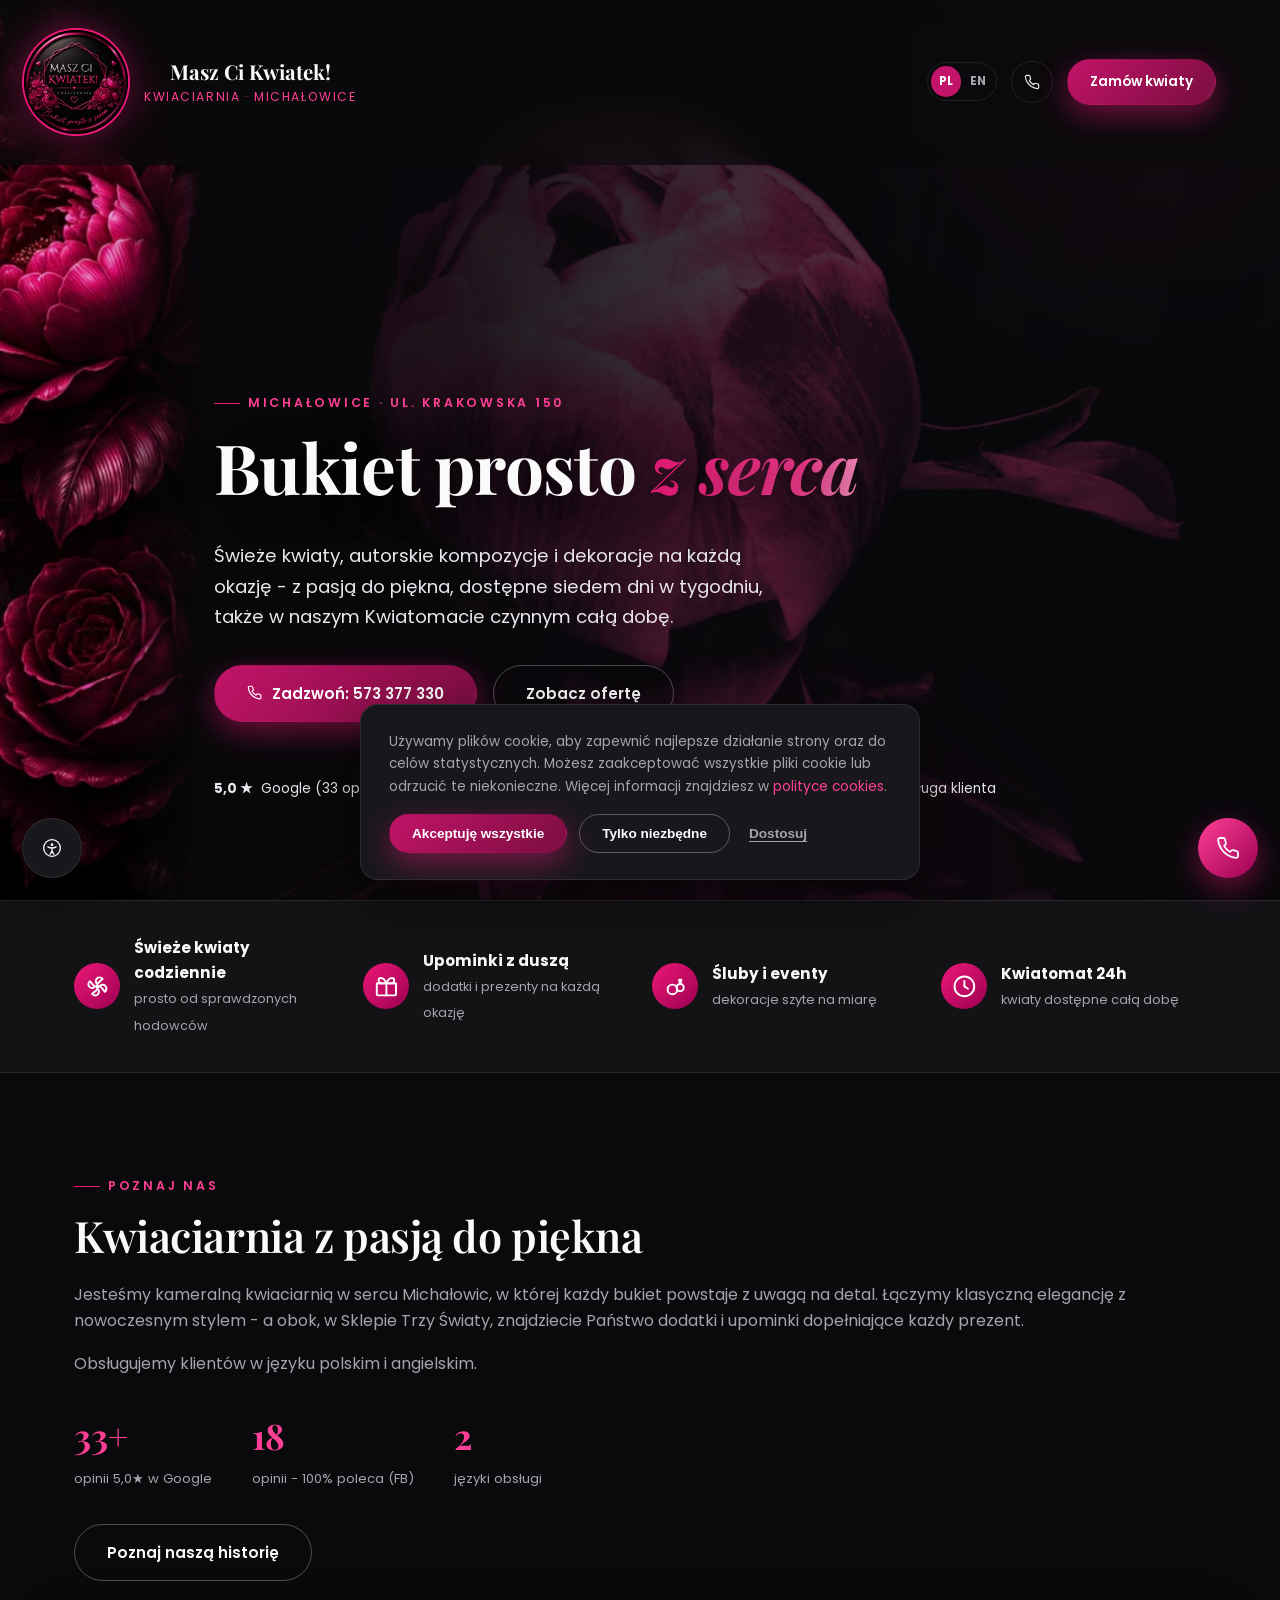
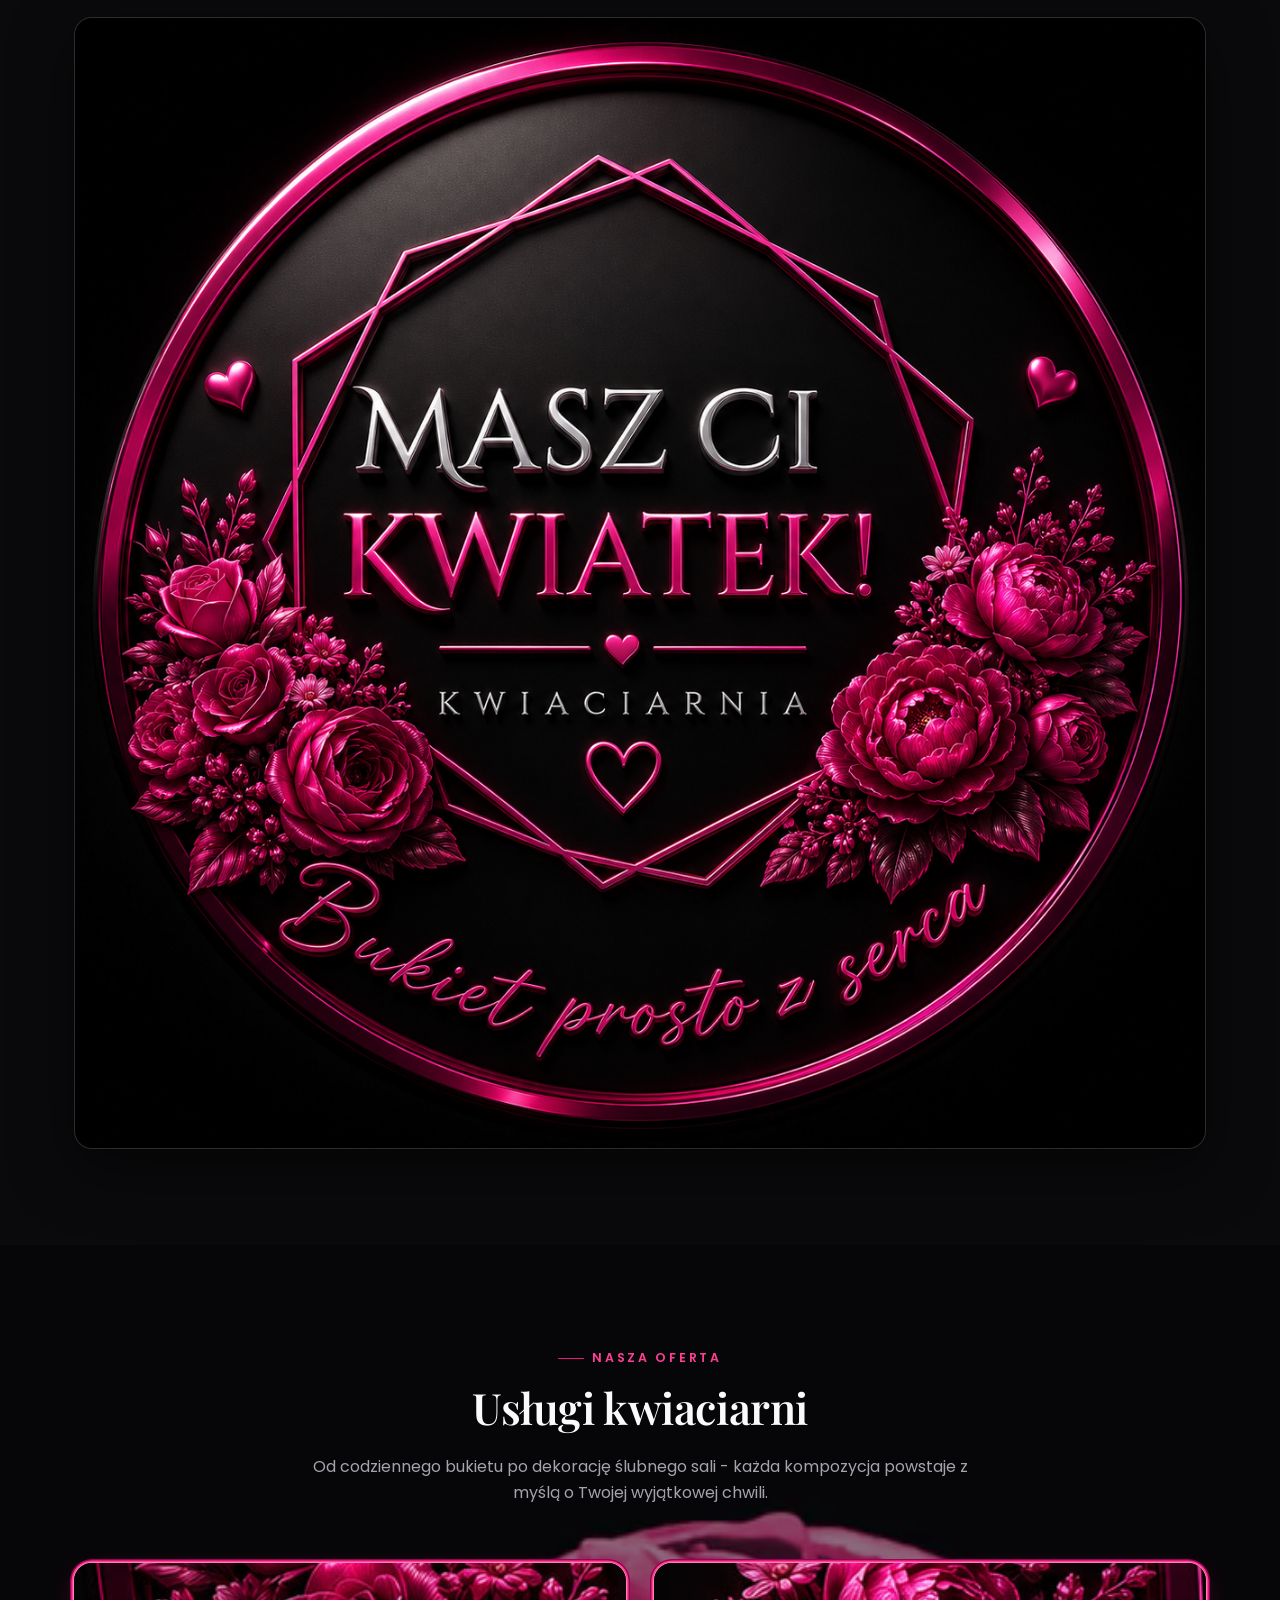
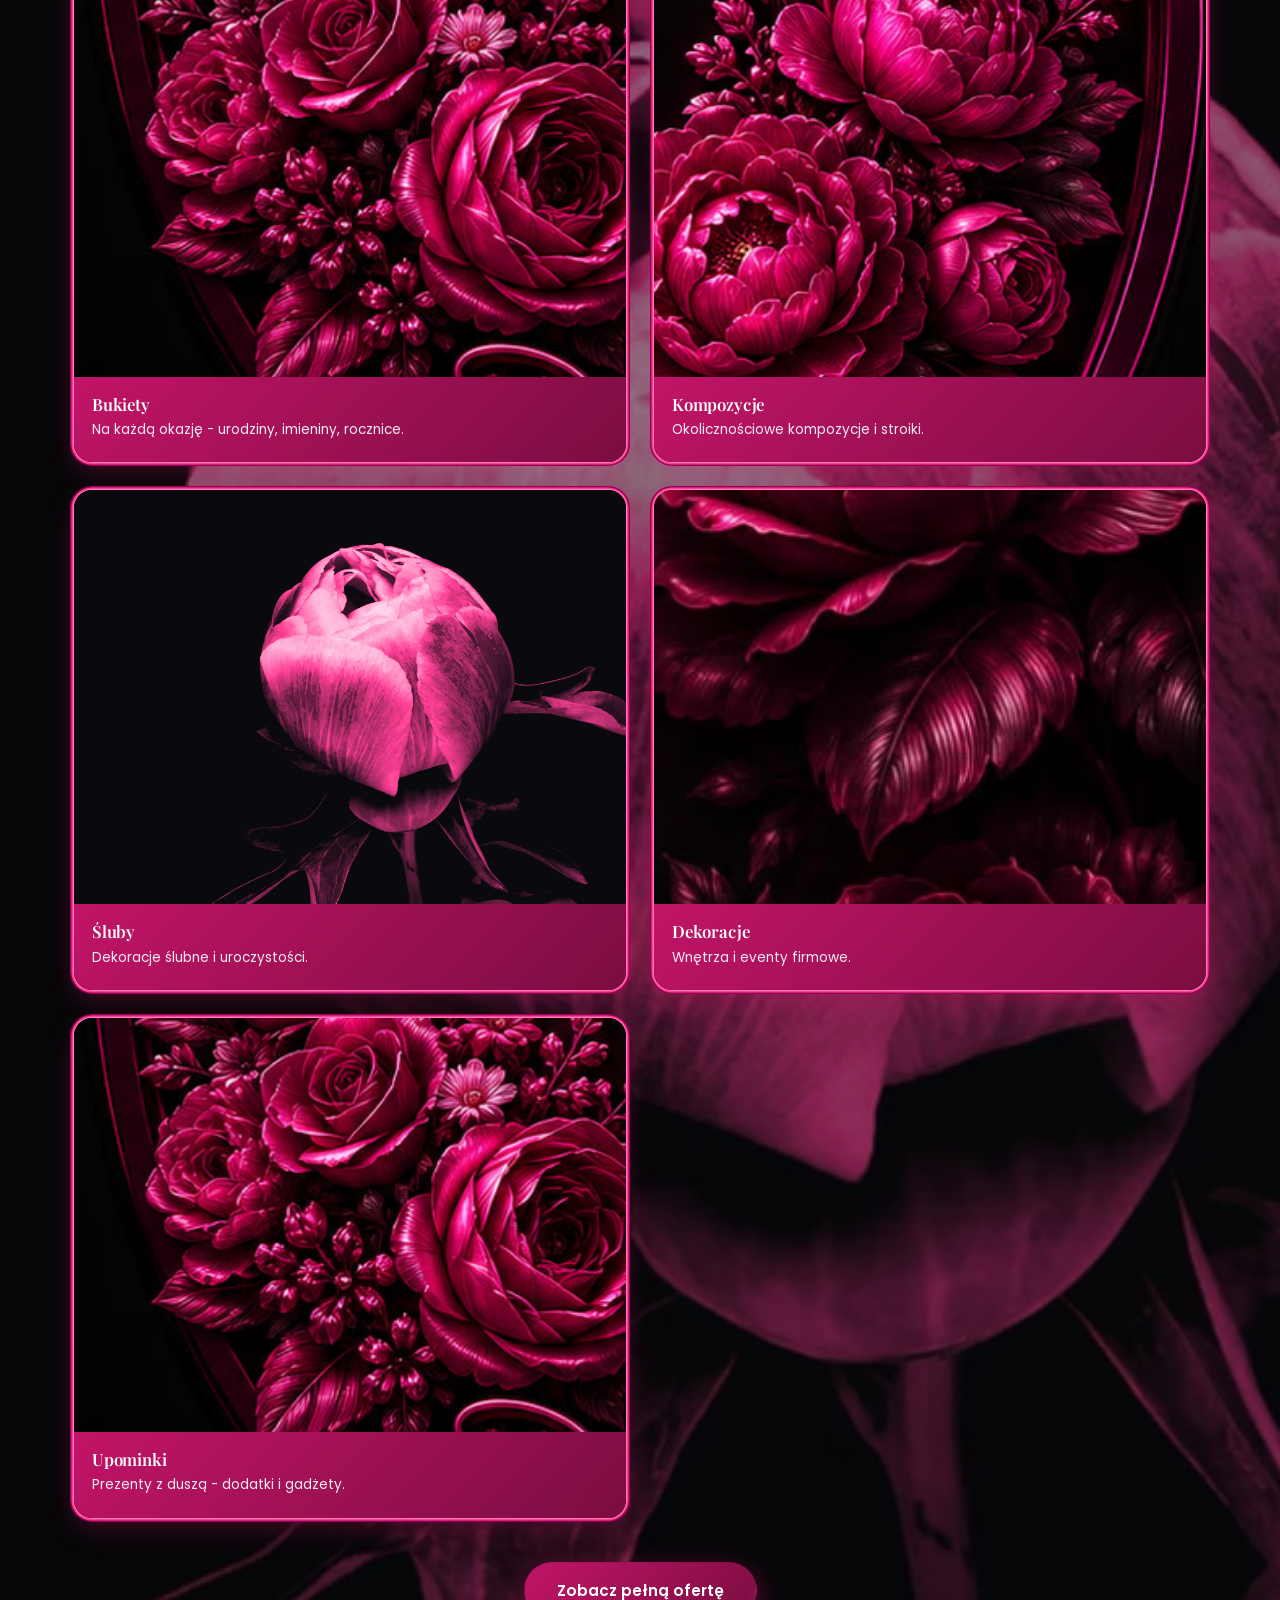
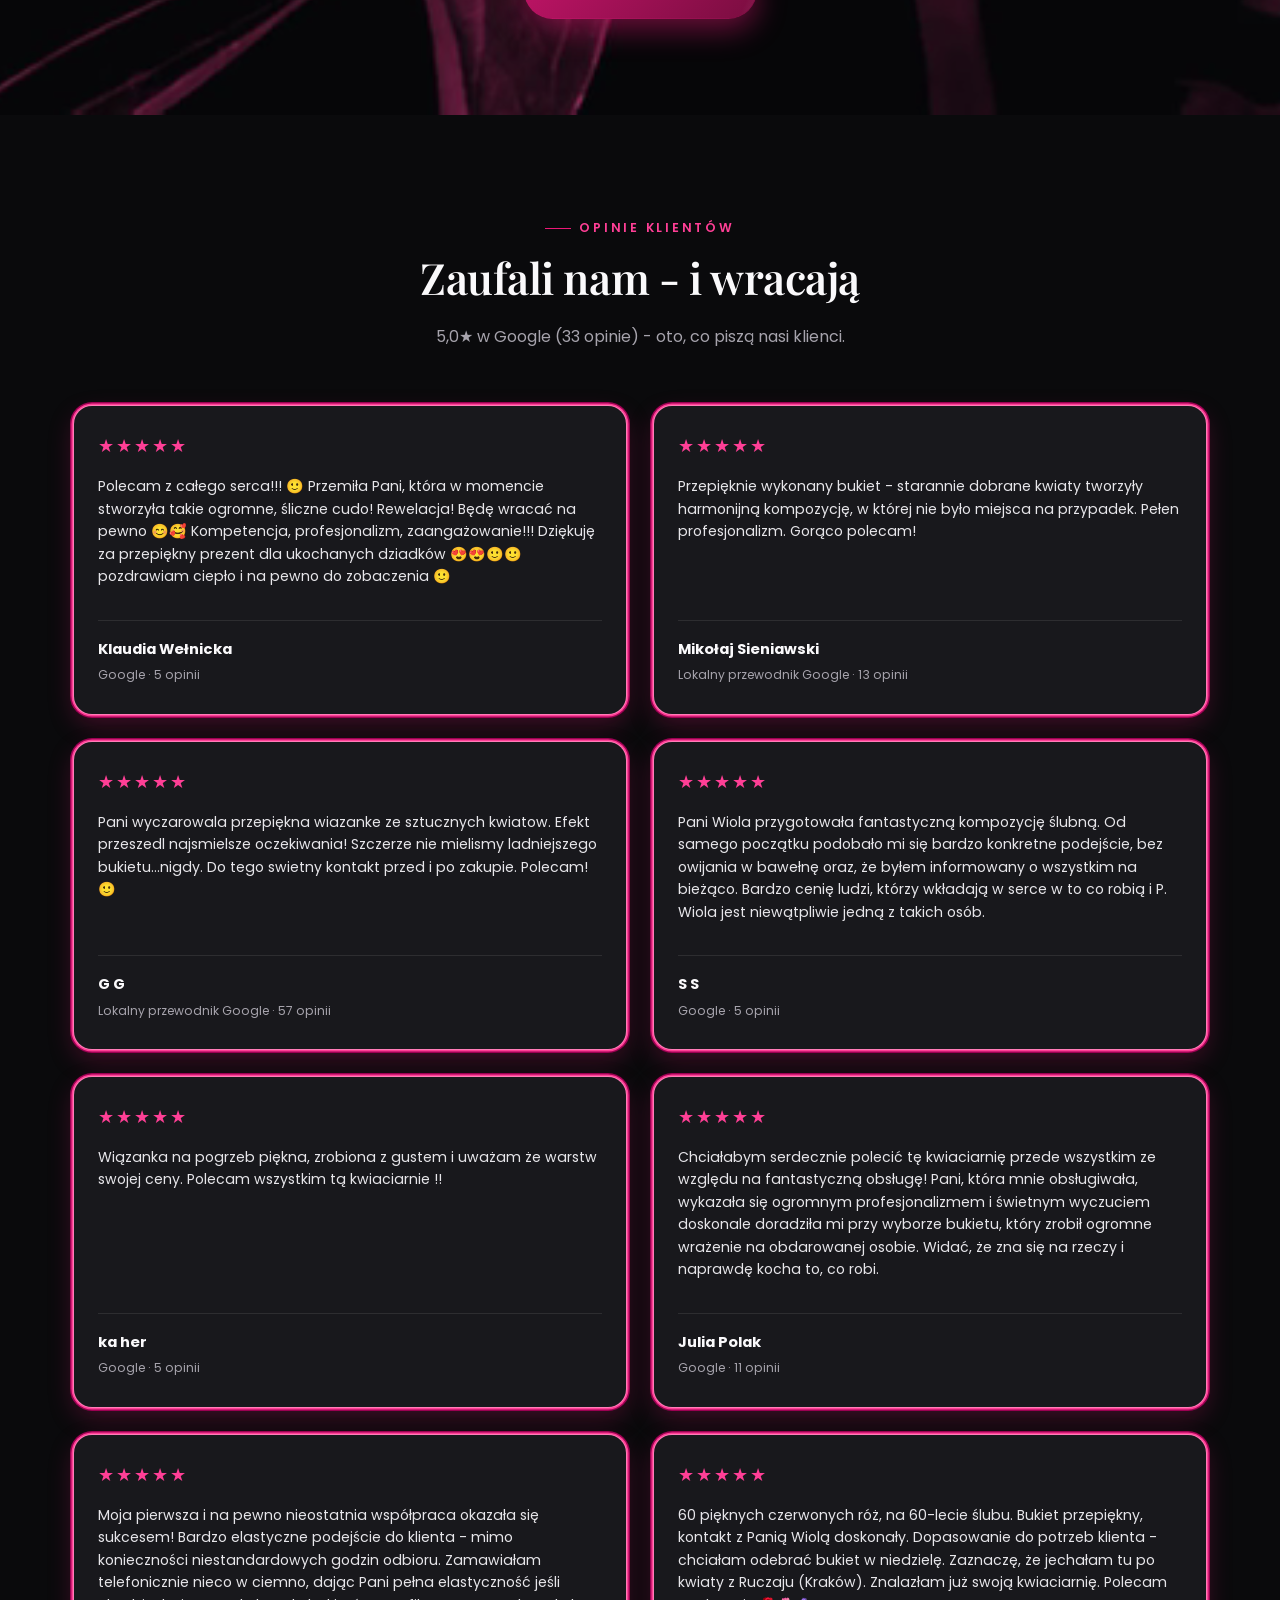
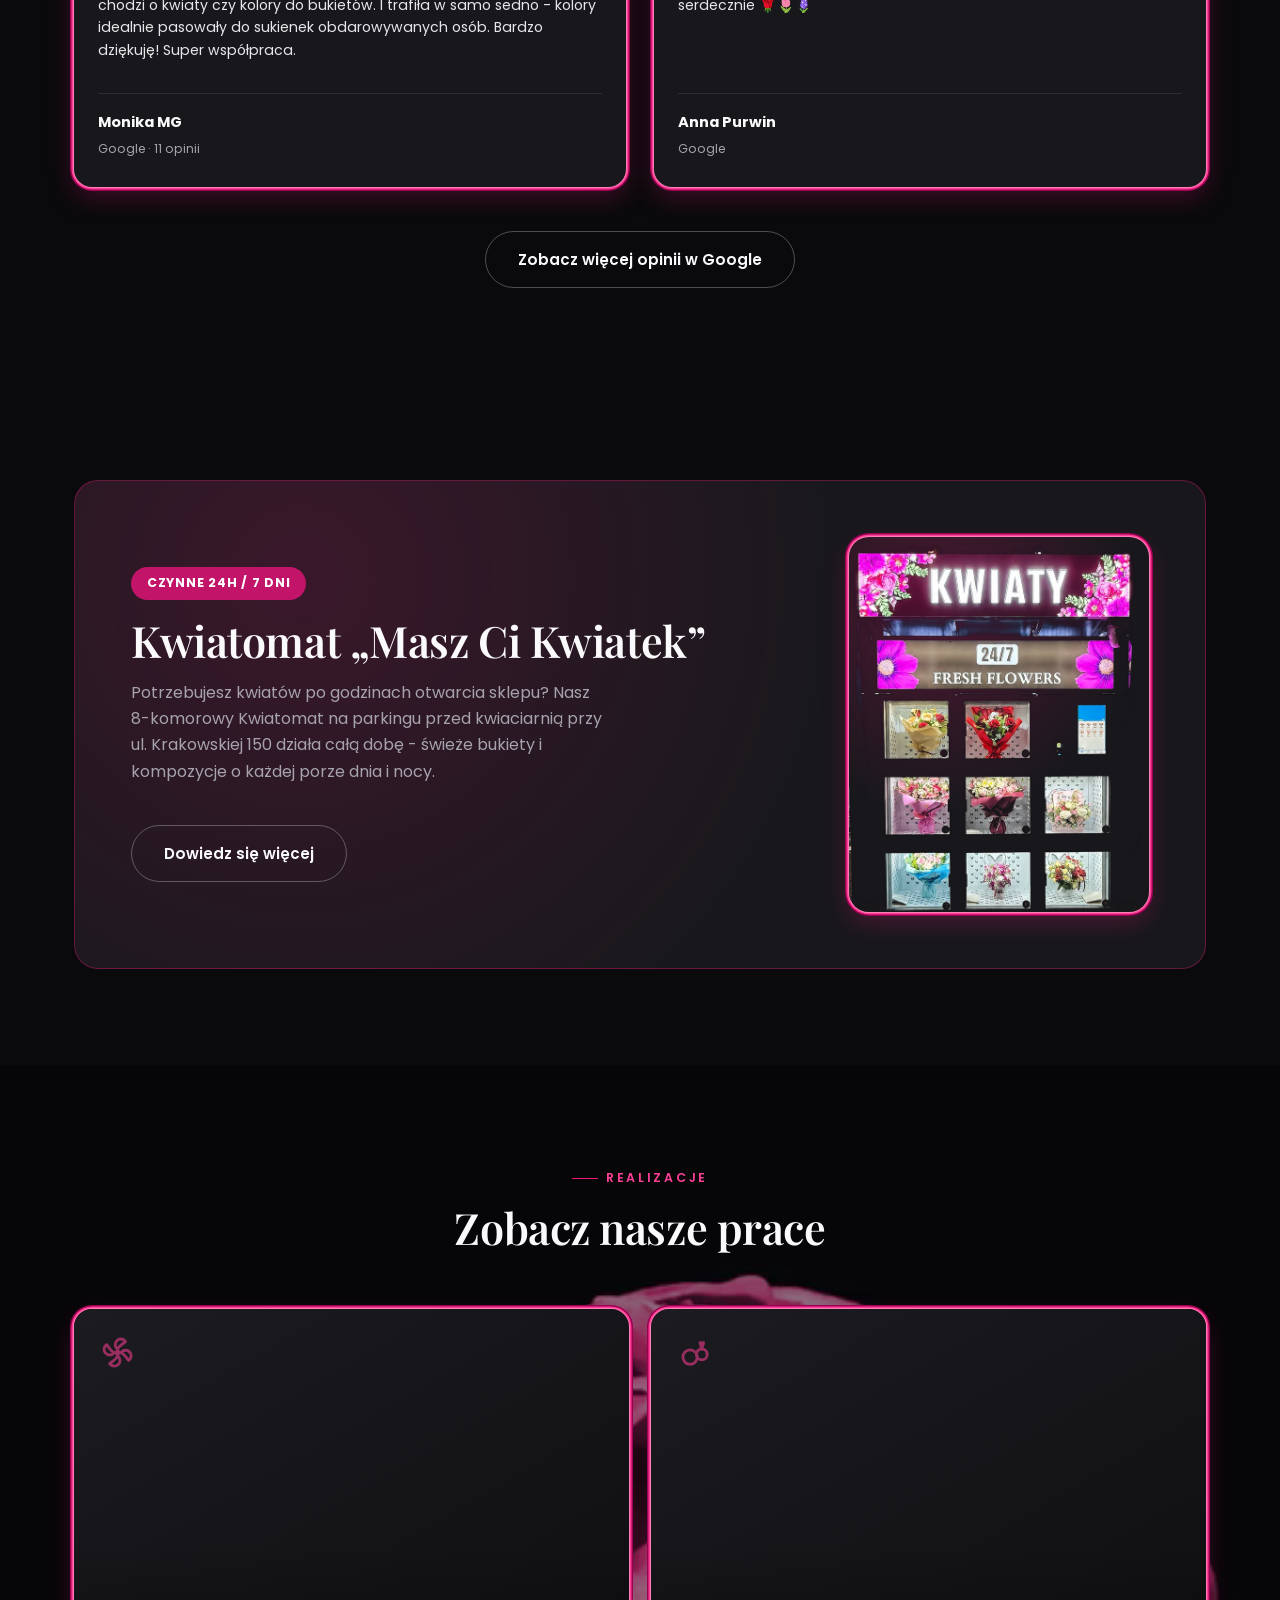
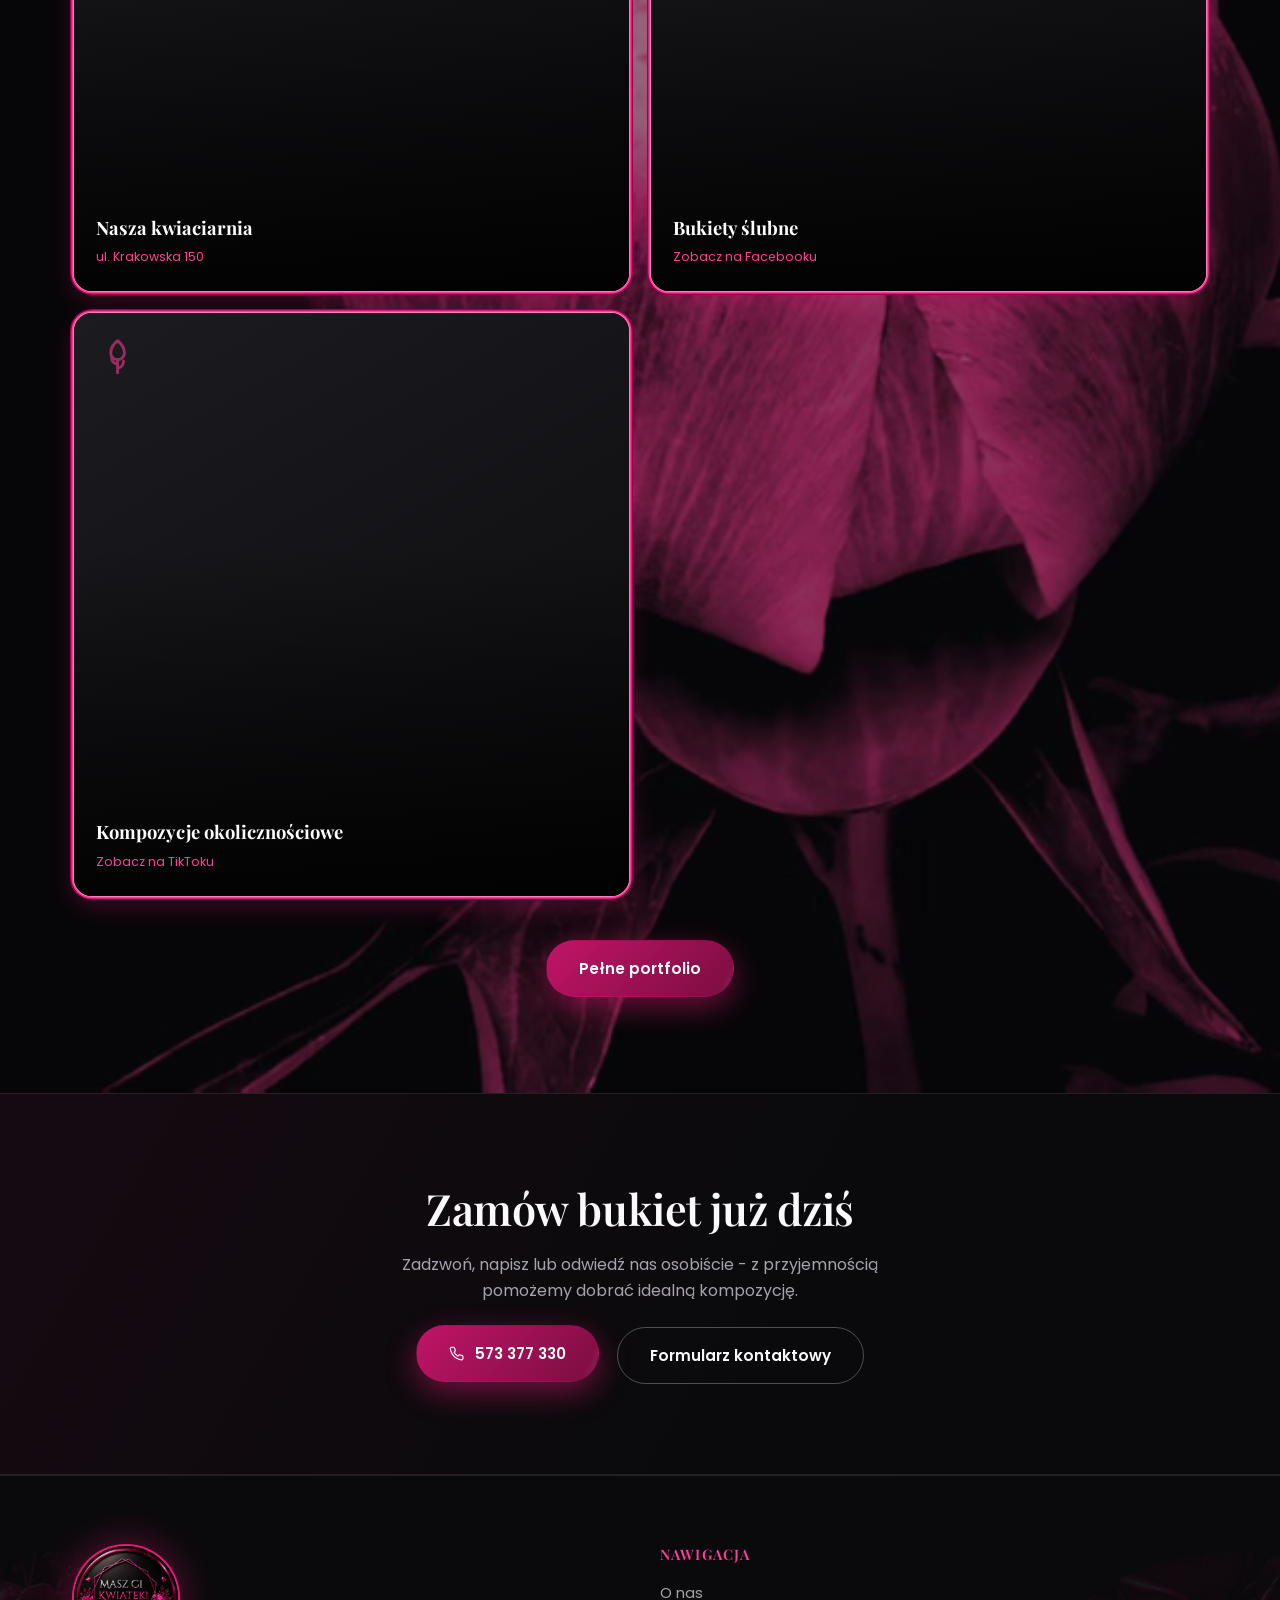
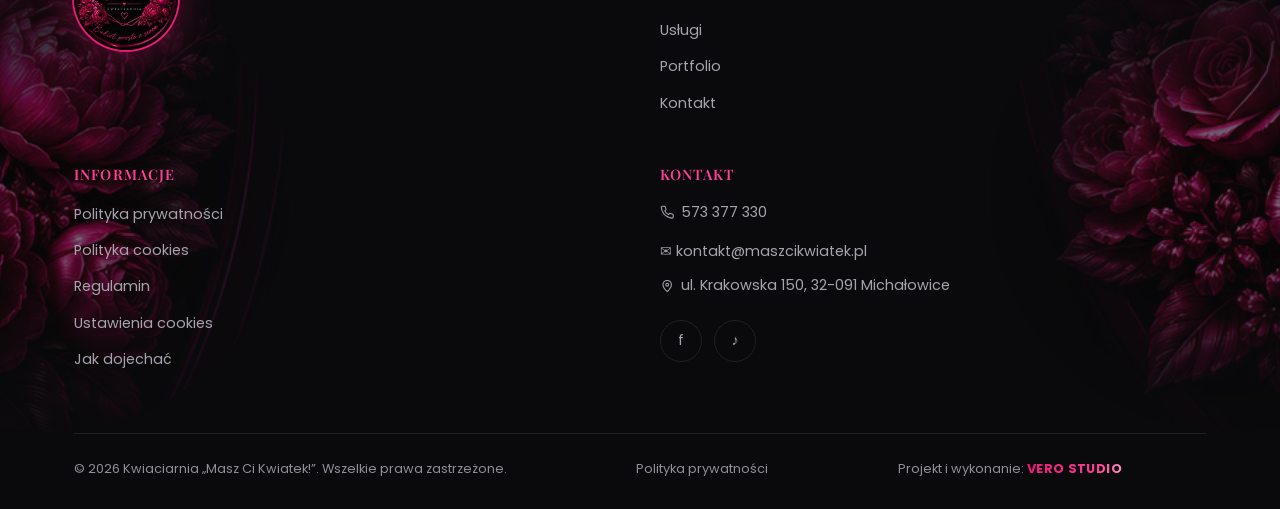
==== index.html @ bb780737 "Replace service icons with photo tiles on homepage, pink text background Add a .card-photo variant f" ====
<!DOCTYPE html>
<html lang="pl">
<head>
<script>document.documentElement.classList.add("js");</script>
<meta charset="UTF-8">
<meta name="viewport" content="width=device-width, initial-scale=1.0">
<title>Kwiaciarnia „Masz Ci Kwiatek!” - Michałowice, ul. Krakowska 150</title>
<meta name="description" content="Kwiaciarnia „Masz Ci Kwiatek!” w Michałowicach - bukiety, kompozycje okolicznościowe, dekoracje ślubne i eventowe oraz Kwiatomat 24h. Zamów kwiaty telefonicznie lub online.">
<link rel="icon" href="assets/img/logo.png" type="image/png">
<link rel="preconnect" href="https://fonts.googleapis.com">
<link href="https://fonts.googleapis.com/css2?family=Playfair+Display:ital,wght@0,500;0,600;0,700;0,800;1,500;1,600;1,700&family=Poppins:wght@300;400;500;600;700;800&display=swap" rel="stylesheet">
<link rel="stylesheet" href="assets/css/style.css?v=20">

<meta property="og:title" content="Kwiaciarnia „Masz Ci Kwiatek!” - Michałowice">
<meta property="og:description" content="Bukiety, kompozycje okolicznościowe, dekoracje ślubne i eventowe. Kwiatomat czynny 24h. ul. Krakowska 150, Michałowice.">
<meta property="og:image" content="assets/img/logo.png">
<meta property="og:type" content="website">

<script type="application/ld+json">
{
  "@context": "https://schema.org",
  "@type": "FlowerShop",
  "name": "Kwiaciarnia \"Masz Ci Kwiatek!\"",
  "image": "assets/img/logo.png",
  "telephone": "+48573377330",
  "priceRange": "$$",
  "address": {
    "@type": "PostalAddress",
    "streetAddress": "ul. Krakowska 150",
    "addressLocality": "Michałowice",
    "postalCode": "32-091",
    "addressCountry": "PL"
  },
  "openingHoursSpecification": [
    { "@type": "OpeningHoursSpecification", "dayOfWeek": ["Monday","Tuesday","Wednesday","Thursday"], "opens": "11:00", "closes": "16:00" },
    { "@type": "OpeningHoursSpecification", "dayOfWeek": "Friday", "opens": "11:00", "closes": "19:00" }
  ],
  "aggregateRating": { "@type": "AggregateRating", "ratingValue": "5.0", "reviewCount": "33" },
  "sameAs": [
    "https://www.facebook.com/share/1DRxV6XuJZ/?mibextid=wwXIfr",
    "https://www.tiktok.com/@vie.vero.kwiaciarnia"
  ]
}
</script>
<link rel="canonical" href="https://78781978.github.io/maszcikwiatek/index.html">
<link rel="alternate" hreflang="pl" href="https://78781978.github.io/maszcikwiatek/index.html">
<link rel="alternate" hreflang="en" href="https://78781978.github.io/maszcikwiatek/en/index.html">
<link rel="alternate" hreflang="x-default" href="https://78781978.github.io/maszcikwiatek/index.html">
</head>
<body>

<a class="skip-link" href="#main">Przejdź do treści</a>

<!-- HEADER -->
<header class="site-header">
  <div class="container">
    <a href="index.html" class="brand">
      <img src="assets/img/logo.png" alt="Logo Kwiaciarni Masz Ci Kwiatek">
      <span class="brand-text"><strong>Masz Ci Kwiatek!</strong><span>Kwiaciarnia · Michałowice</span></span>
    </a>
    <nav class="main-nav">
      <a href="index.html" class="active">Home</a>
      <a href="o-nas.html">O nas</a>
      <a href="uslugi.html">Usługi</a>
      <a href="portfolio.html">Portfolio</a>
      <a href="kontakt.html">Kontakt</a>
    </nav>
    <div class="header-actions">
      <div class="lang-switch" role="group" aria-label="Język strony">
        <span class="is-active">PL</span>
        <a href="en/index.html">EN</a>
      </div>
      <a href="tel:+48573377330" class="icon-link" aria-label="Zadzwoń"><svg class="icon-phone" viewBox="0 0 24 24" width="1em" height="1em" fill="none" stroke="currentColor" stroke-width="1.8" stroke-linecap="round" stroke-linejoin="round" aria-hidden="true"><path d="M22 16.92v3a2 2 0 0 1-2.18 2 19.79 19.79 0 0 1-8.63-3.07 19.5 19.5 0 0 1-6-6 19.79 19.79 0 0 1-3.07-8.67A2 2 0 0 1 4.11 2h3a2 2 0 0 1 2 1.72 12.84 12.84 0 0 0 .7 2.81 2 2 0 0 1-.45 2.11L8.09 9.91a16 16 0 0 0 6 6l1.27-1.27a2 2 0 0 1 2.11-.45 12.84 12.84 0 0 0 2.81.7A2 2 0 0 1 22 16.92z"/></svg></a>
      <a href="kontakt.html" class="btn btn-primary btn-sm">Zamów kwiaty</a>
      <button class="nav-toggle" aria-label="Otwórz menu"><span></span><span></span><span></span></button>
    </div>
  </div>
</header>

<!-- MOBILE NAV -->
<div class="mobile-nav">
  <button class="close-nav" aria-label="Zamknij menu">✕</button>
  <a href="index.html">Home</a>
  <a href="o-nas.html">O nas</a>
  <a href="uslugi.html">Usługi</a>
  <a href="portfolio.html">Portfolio</a>
  <a href="kontakt.html">Kontakt</a>
  <div class="lang-switch" role="group" aria-label="Język strony">
    <span class="is-active">PL</span>
    <a href="en/index.html">EN</a>
  </div>
</div>

<main id="main">

<!-- HERO -->
<section class="hero">
  <div class="hero-media" aria-hidden="true">
    <video class="hero-video" autoplay muted loop playsinline preload="auto" poster="assets/img/kwiat-poster.jpg">
      <source src="assets/video/kwiat-otwiera-sie.webm" type="video/webm">
      <source src="assets/video/kwiat-otwiera-sie.mp4" type="video/mp4">
    </video>
  </div>
  <div class="hero-flourish" aria-hidden="true"><img src="assets/img/flower-tall.jpg" alt=""></div>
  <div class="hero-stack">
    <div class="container hero-inner">
      <div class="eyebrow">Michałowice · ul. Krakowska 150</div>
    <h1>Bukiet prosto <span>z serca</span></h1>
    <p class="lead">Świeże kwiaty, autorskie kompozycje i dekoracje na każdą okazję - z pasją do piękna, dostępne siedem dni w tygodniu, także w naszym Kwiatomacie czynnym całą dobę.</p>
    <div class="hero-cta">
      <a href="tel:+48573377330" class="btn btn-primary"><svg class="icon-phone" viewBox="0 0 24 24" width="1em" height="1em" fill="none" stroke="currentColor" stroke-width="1.8" stroke-linecap="round" stroke-linejoin="round" aria-hidden="true"><path d="M22 16.92v3a2 2 0 0 1-2.18 2 19.79 19.79 0 0 1-8.63-3.07 19.5 19.5 0 0 1-6-6 19.79 19.79 0 0 1-3.07-8.67A2 2 0 0 1 4.11 2h3a2 2 0 0 1 2 1.72 12.84 12.84 0 0 0 .7 2.81 2 2 0 0 1-.45 2.11L8.09 9.91a16 16 0 0 0 6 6l1.27-1.27a2 2 0 0 1 2.11-.45 12.84 12.84 0 0 0 2.81.7A2 2 0 0 1 22 16.92z"/></svg> Zadzwoń: 573 377 330</a>
      <a href="uslugi.html" class="btn btn-outline">Zobacz ofertę</a>
    </div>
    <div class="hero-badges">
      <div><strong>5,0 ★</strong><span>Google (33 opinie)</span></div>
      <div><strong>100%</strong><span>poleca na Facebooku</span></div>
      <div><strong>24h</strong><span>Kwiatomat na miejscu</span></div>
      <div><strong>PL · EN</strong><span>obsługa klienta</span></div>
    </div>
    </div>
  </div>
</section>

<!-- USP BAR -->
<div class="usp-bar">
  <div class="container">
    <div class="usp-item"><div class="ico"><svg viewBox="0 0 24 24" width="1.5em" height="1.5em" fill="none" stroke="currentColor" stroke-width="1.6" stroke-linecap="round" stroke-linejoin="round" aria-hidden="true"><circle cx="12" cy="12" r="1.6" fill="currentColor" stroke="none"/><path d="M12 10.2c-1.6-1.4-1.8-3.4-.4-4.8 1.4-1.4 3.4-1.2 4.8.4-1.4 1.6-3.4 1.8-4.4 4.4Z"/><path d="M13.8 12c1.4-1.6 3.4-1.8 4.8-.4 1.4 1.4 1.2 3.4-.4 4.8-1.6-1.4-1.8-3.4-4.4-4.4Z"/><path d="M12 13.8c1.6 1.4 1.8 3.4.4 4.8-1.4 1.4-3.4 1.2-4.8-.4 1.4-1.6 3.4-1.8 4.4-4.4Z"/><path d="M10.2 12c-1.4 1.6-3.4 1.8-4.8.4-1.4-1.4-1.2-3.4.4-4.8 1.6 1.4 1.8 3.4 4.4 4.4Z"/></svg></div><div><strong>Świeże kwiaty codziennie</strong><span>prosto od sprawdzonych hodowców</span></div></div>
    <div class="usp-item"><div class="ico"><svg viewBox="0 0 24 24" width="1.5em" height="1.5em" fill="none" stroke="currentColor" stroke-width="1.6" stroke-linecap="round" stroke-linejoin="round" aria-hidden="true"><rect x="4" y="9.5" width="16" height="10" rx="1"/><path d="M4 9.5h16"/><path d="M12 9.5v10"/><path d="M12 9.5c-1-2.6-2.6-4.5-4.5-4.5-1.3 0-2 .8-2 1.8 0 1.6 1.6 2.7 3.3 2.7"/><path d="M12 9.5c1-2.6 2.6-4.5 4.5-4.5 1.3 0 2 .8 2 1.8 0 1.6-1.6 2.7-3.3 2.7"/></svg></div><div><strong>Upominki z duszą</strong><span>dodatki i prezenty na każdą okazję</span></div></div>
    <div class="usp-item"><div class="ico"><svg viewBox="0 0 24 24" width="1.5em" height="1.5em" fill="none" stroke="currentColor" stroke-width="1.6" stroke-linecap="round" stroke-linejoin="round" aria-hidden="true"><circle cx="9.5" cy="14.5" r="4"/><circle cx="16" cy="13" r="3"/><path d="M16 10 15 6.5h2L16 10Z"/></svg></div><div><strong>Śluby i eventy</strong><span>dekoracje szyte na miarę</span></div></div>
    <div class="usp-item"><div class="ico"><svg viewBox="0 0 24 24" width="1.5em" height="1.5em" fill="none" stroke="currentColor" stroke-width="1.6" stroke-linecap="round" stroke-linejoin="round" aria-hidden="true"><circle cx="12" cy="12" r="8.2"/><path d="M12 7.5V12l3 2"/></svg></div><div><strong>Kwiatomat 24h</strong><span>kwiaty dostępne całą dobę</span></div></div>
  </div>
</div>

<!-- O NAS teaser -->
<section>
  <div class="container split">
    <div class="reveal">
      <div class="eyebrow">Poznaj nas</div>
      <h2>Kwiaciarnia z pasją do piękna</h2>
      <p>Jesteśmy kameralną kwiaciarnią w sercu Michałowic, w której każdy bukiet powstaje z uwagą na detal. Łączymy klasyczną elegancję z nowoczesnym stylem - a obok, w Sklepie Trzy Światy, znajdziecie Państwo dodatki i upominki dopełniające każdy prezent.</p>
      <p>Obsługujemy klientów w języku polskim i angielskim.</p>
      <div class="stat-row">
        <div><strong>33+</strong><span>opinii 5,0★ w Google</span></div>
        <div><strong>18</strong><span>opinii - 100% poleca (FB)</span></div>
        <div><strong>2</strong><span>języki obsługi</span></div>
      </div>
      <a href="o-nas.html" class="btn btn-outline" style="margin-top:32px;">Poznaj naszą historię</a>
    </div>
    <div class="reveal">
      <div class="brand-panel">
        <img src="assets/img/logo.png" alt="Logo Kwiaciarni Masz Ci Kwiatek">
      </div>
    </div>
  </div>
</section>

<!-- USŁUGI teaser -->
<section class="section-alt">
  <div class="section-alt-bg" aria-hidden="true">
    <video autoplay muted loop playsinline preload="none" poster="assets/img/kwiat-poster.jpg">
      <source src="assets/video/kwiat-otwiera-sie.webm" type="video/webm">
      <source src="assets/video/kwiat-otwiera-sie.mp4" type="video/mp4">
    </video>
  </div>
  <div class="container">
    <div class="section-head center reveal">
      <div class="eyebrow">Nasza oferta</div>
      <h2>Usługi kwiaciarni</h2>
      <p>Od codziennego bukietu po dekorację ślubnego sali - każda kompozycja powstaje z myślą o Twojej wyjątkowej chwili.</p>
    </div>
    <div class="grid grid-5">
      <div class="card-photo reveal"><div class="card-photo-img"><img src="assets/img/service-bukiety.jpg" alt="Bukiety kwiatowe" loading="lazy" width="800" height="600"></div><div class="card-photo-text"><h3>Bukiety</h3><p>Na każdą okazję - urodziny, imieniny, rocznice.</p></div></div>
      <div class="card-photo reveal"><div class="card-photo-img"><img src="assets/img/service-kompozycje.jpg" alt="Kompozycje kwiatowe" loading="lazy" width="800" height="600"></div><div class="card-photo-text"><h3>Kompozycje</h3><p>Okolicznościowe kompozycje i stroiki.</p></div></div>
      <div class="card-photo reveal"><div class="card-photo-img"><img src="assets/img/service-sluby.jpg" alt="Dekoracje ślubne" loading="lazy" width="800" height="600"></div><div class="card-photo-text"><h3>Śluby</h3><p>Dekoracje ślubne i uroczystości.</p></div></div>
      <div class="card-photo reveal"><div class="card-photo-img"><img src="assets/img/service-dekoracje.jpg" alt="Dekoracje wnętrz i eventów" loading="lazy" width="800" height="600"></div><div class="card-photo-text"><h3>Dekoracje</h3><p>Wnętrza i eventy firmowe.</p></div></div>
      <div class="card-photo reveal"><div class="card-photo-img"><img src="assets/img/service-upominki.jpg" alt="Upominki kwiatowe" loading="lazy" width="800" height="600"></div><div class="card-photo-text"><h3>Upominki</h3><p>Prezenty z duszą - dodatki i gadżety.</p></div></div>
    </div>
    <div style="text-align:center; margin-top:44px;">
      <a href="uslugi.html" class="btn btn-primary">Zobacz pełną ofertę</a>
    </div>
  </div>
</section>

<!-- OPINIE -->
<section>
  <div class="container">
    <div class="section-head center reveal">
      <div class="eyebrow">Opinie klientów</div>
      <h2>Zaufali nam - i wracają</h2>
      <p>5,0★ w Google (33 opinie) - oto, co piszą nasi klienci.</p>
    </div>
    <div class="grid grid-4">
      <div class="review-card reveal">
        <div class="stars">★★★★★</div>
        <p class="review-text">Polecam z całego serca!!! 🙂 Przemiła Pani, która w momencie stworzyła takie ogromne, śliczne cudo! Rewelacja! Będę wracać na pewno 😊🥰 Kompetencja, profesjonalizm, zaangażowanie!!! Dziękuję za przepiękny prezent dla ukochanych dziadków 😍😍🙂🙂 pozdrawiam ciepło i na pewno do zobaczenia 🙂</p>
        <div class="review-author"><strong>Klaudia Wełnicka</strong><span>Google · 5 opinii</span></div>
      </div>
      <div class="review-card reveal">
        <div class="stars">★★★★★</div>
        <p class="review-text">Przepięknie wykonany bukiet - starannie dobrane kwiaty tworzyły harmonijną kompozycję, w której nie było miejsca na przypadek. Pełen profesjonalizm. Gorąco polecam!</p>
        <div class="review-author"><strong>Mikołaj Sieniawski</strong><span>Lokalny przewodnik Google · 13 opinii</span></div>
      </div>
      <div class="review-card reveal">
        <div class="stars">★★★★★</div>
        <p class="review-text">Pani wyczarowala przepiękna wiazanke ze sztucznych kwiatow. Efekt przeszedl najsmielsze oczekiwania! Szczerze nie mielismy ladniejszego bukietu…nigdy. Do tego swietny kontakt przed i po zakupie. Polecam! 🙂</p>
        <div class="review-author"><strong>G G</strong><span>Lokalny przewodnik Google · 57 opinii</span></div>
      </div>
      <div class="review-card reveal">
        <div class="stars">★★★★★</div>
        <p class="review-text">Pani Wiola przygotowała fantastyczną kompozycję ślubną. Od samego początku podobało mi się bardzo konkretne podejście, bez owijania w bawełnę oraz, że byłem informowany o wszystkim na bieżąco. Bardzo cenię ludzi, którzy wkładają w serce w to co robią i P. Wiola jest niewątpliwie jedną z takich osób.</p>
        <div class="review-author"><strong>S S</strong><span>Google · 5 opinii</span></div>
      </div>
      <div class="review-card reveal">
        <div class="stars">★★★★★</div>
        <p class="review-text">Wiązanka na pogrzeb piękna, zrobiona z gustem i uważam że warstw swojej ceny. Polecam wszystkim tą kwiaciarnie !!</p>
        <div class="review-author"><strong>ka her</strong><span>Google · 5 opinii</span></div>
      </div>
      <div class="review-card reveal">
        <div class="stars">★★★★★</div>
        <p class="review-text">Chciałabym serdecznie polecić tę kwiaciarnię przede wszystkim ze względu na fantastyczną obsługę! Pani, która mnie obsługiwała, wykazała się ogromnym profesjonalizmem i świetnym wyczuciem doskonale doradziła mi przy wyborze bukietu, który zrobił ogromne wrażenie na obdarowanej osobie. Widać, że zna się na rzeczy i naprawdę kocha to, co robi.</p>
        <div class="review-author"><strong>Julia Polak</strong><span>Google · 11 opinii</span></div>
      </div>
      <div class="review-card reveal">
        <div class="stars">★★★★★</div>
        <p class="review-text">Moja pierwsza i na pewno nieostatnia współpraca okazała się sukcesem! Bardzo elastyczne podejście do klienta - mimo konieczności niestandardowych godzin odbioru. Zamawiałam telefonicznie nieco w ciemno, dając Pani pełna elastyczność jeśli chodzi o kwiaty czy kolory do bukietów. I trafiła w samo sedno - kolory idealnie pasowały do sukienek obdarowywanych osób. Bardzo dziękuję! Super współpraca.</p>
        <div class="review-author"><strong>Monika MG</strong><span>Google · 11 opinii</span></div>
      </div>
      <div class="review-card reveal">
        <div class="stars">★★★★★</div>
        <p class="review-text">60 pięknych czerwonych róż, na 60-lecie ślubu. Bukiet przepiękny, kontakt z Panią Wiolą doskonały. Dopasowanie do potrzeb klienta - chciałam odebrać bukiet w niedzielę. Zaznaczę, że jechałam tu po kwiaty z Ruczaju (Kraków). Znalazłam już swoją kwiaciarnię. Polecam serdecznie 🌹🌷🪻</p>
        <div class="review-author"><strong>Anna Purwin</strong><span>Google</span></div>
      </div>
    </div>
    <div style="text-align:center; margin-top:44px;">
      <a href="https://www.google.com/maps/search/?api=1&query=Krakowska+150+Micha%C5%82owice" target="_blank" rel="noopener" class="btn btn-outline">Zobacz więcej opinii w Google</a>
    </div>
  </div>
</section>

<!-- KWIATOMAT -->
<section>
  <div class="container">
    <div class="kwiatomat reveal">
      <div>
        <span class="badge-24">CZYNNE 24H / 7 DNI</span>
        <h2>Kwiatomat „Masz Ci Kwiatek”</h2>
        <p style="max-width:480px;">Potrzebujesz kwiatów po godzinach otwarcia sklepu? Nasz 8-komorowy Kwiatomat na parkingu przed kwiaciarnią przy ul. Krakowskiej 150 działa całą dobę - świeże bukiety i kompozycje o każdej porze dnia i nocy.</p>
        <a href="uslugi.html#kwiatomat" class="btn btn-outline" style="margin-top:24px;">Dowiedz się więcej</a>
      </div>
      <div class="kwiatomat-right">
        <div class="kwiatomat-photo">
          <img src="assets/img/kwiatomat.webp" alt="Kwiatomat Masz Ci Kwiatek na parkingu przy ul. Krakowskiej 150" onerror="this.parentElement.classList.add('img-missing')">
        </div>
      </div>
    </div>
  </div>
</section>

<!-- PORTFOLIO teaser -->
<section class="section-alt">
  <div class="section-alt-bg" aria-hidden="true">
    <video autoplay muted loop playsinline preload="none" poster="assets/img/kwiat-poster.jpg">
      <source src="assets/video/kwiat-otwiera-sie.webm" type="video/webm">
      <source src="assets/video/kwiat-otwiera-sie.mp4" type="video/mp4">
    </video>
  </div>
  <div class="container">
    <div class="section-head center reveal">
      <div class="eyebrow">Realizacje</div>
      <h2>Zobacz nasze prace</h2>
    </div>
    <div class="portfolio-grid">
      <div class="portfolio-tile reveal"><div class="tile-ico"><svg viewBox="0 0 24 24" width="1.5em" height="1.5em" fill="none" stroke="currentColor" stroke-width="1.6" stroke-linecap="round" stroke-linejoin="round" aria-hidden="true"><circle cx="12" cy="12" r="1.6" fill="currentColor" stroke="none"/><path d="M12 10.2c-1.6-1.4-1.8-3.4-.4-4.8 1.4-1.4 3.4-1.2 4.8.4-1.4 1.6-3.4 1.8-4.4 4.4Z"/><path d="M13.8 12c1.4-1.6 3.4-1.8 4.8-.4 1.4 1.4 1.2 3.4-.4 4.8-1.6-1.4-1.8-3.4-4.4-4.4Z"/><path d="M12 13.8c1.6 1.4 1.8 3.4.4 4.8-1.4 1.4-3.4 1.2-4.8-.4 1.4-1.6 3.4-1.8 4.4-4.4Z"/><path d="M10.2 12c-1.4 1.6-3.4 1.8-4.8.4-1.4-1.4-1.2-3.4.4-4.8 1.6 1.4 1.8 3.4 4.4 4.4Z"/></svg></div><div class="tile-label"><strong>Nasza kwiaciarnia</strong><span>ul. Krakowska 150</span></div></div>
      <div class="portfolio-tile reveal"><div class="tile-ico"><svg viewBox="0 0 24 24" width="1.5em" height="1.5em" fill="none" stroke="currentColor" stroke-width="1.6" stroke-linecap="round" stroke-linejoin="round" aria-hidden="true"><circle cx="9.5" cy="14.5" r="4"/><circle cx="16" cy="13" r="3"/><path d="M16 10 15 6.5h2L16 10Z"/></svg></div><div class="tile-label"><strong>Bukiety ślubne</strong><span>Zobacz na Facebooku</span></div></div>
      <div class="portfolio-tile reveal"><div class="tile-ico"><svg viewBox="0 0 24 24" width="1.5em" height="1.5em" fill="none" stroke="currentColor" stroke-width="1.6" stroke-linecap="round" stroke-linejoin="round" aria-hidden="true"><path d="M12 3.2c-2.7 2.1-3.8 4.7-3.8 6.8a3.8 3.8 0 0 0 7.6 0c0-2.1-1.1-4.7-3.8-6.8Z"/><path d="M12 13.6V21"/><path d="M12 16.2c-2-.2-3.3-1.7-3.3-3.6"/><path d="M12 18.4c2-.2 3.3-1.9 3.3-3.8"/></svg></div><div class="tile-label"><strong>Kompozycje okolicznościowe</strong><span>Zobacz na TikToku</span></div></div>
    </div>
    <div style="text-align:center; margin-top:44px;">
      <a href="portfolio.html" class="btn btn-primary">Pełne portfolio</a>
    </div>
  </div>
</section>

<!-- CTA -->
<section class="cta-band">
  <div class="container reveal">
    <h2>Zamów bukiet już dziś</h2>
    <p style="max-width:520px; margin:0 auto 10px;">Zadzwoń, napisz lub odwiedź nas osobiście - z przyjemnością pomożemy dobrać idealną kompozycję.</p>
    <a href="tel:+48573377330" class="btn btn-primary"><svg class="icon-phone" viewBox="0 0 24 24" width="1em" height="1em" fill="none" stroke="currentColor" stroke-width="1.8" stroke-linecap="round" stroke-linejoin="round" aria-hidden="true"><path d="M22 16.92v3a2 2 0 0 1-2.18 2 19.79 19.79 0 0 1-8.63-3.07 19.5 19.5 0 0 1-6-6 19.79 19.79 0 0 1-3.07-8.67A2 2 0 0 1 4.11 2h3a2 2 0 0 1 2 1.72 12.84 12.84 0 0 0 .7 2.81 2 2 0 0 1-.45 2.11L8.09 9.91a16 16 0 0 0 6 6l1.27-1.27a2 2 0 0 1 2.11-.45 12.84 12.84 0 0 0 2.81.7A2 2 0 0 1 22 16.92z"/></svg> 573 377 330</a>
    <a href="kontakt.html" class="btn btn-outline" style="margin-left:14px;">Formularz kontaktowy</a>
  </div>
</section>

<!-- FOOTER -->
</main>

<footer class="site-footer" id="footer">
  <div class="footer-flourish left" aria-hidden="true"><img src="assets/img/flower-accent-2.jpg" alt=""></div>
  <div class="footer-flourish right" aria-hidden="true"><img src="assets/img/flower-accent-1.jpg" alt=""></div>
  <div class="container">
    <div class="footer-grid">
      <div class="footer-about">
        <a href="index.html" class="brand" style="margin-bottom:16px;">
          <img src="assets/img/logo.png" alt="Logo">
        </a>
      </div>
      <div>
        <h4>Nawigacja</h4>
        <ul>
          <li><a href="o-nas.html">O nas</a></li>
          <li><a href="uslugi.html">Usługi</a></li>
          <li><a href="portfolio.html">Portfolio</a></li>
          <li><a href="kontakt.html">Kontakt</a></li>
        </ul>
      </div>
      <div>
        <h4>Informacje</h4>
        <ul>
          <li><a href="polityka-prywatnosci.html">Polityka prywatności</a></li>
          <li><a href="polityka-prywatnosci.html#cookies">Polityka cookies</a></li>
          <li><a href="regulamin.html">Regulamin</a></li>
          <li><a href="#" data-cookie="reopen">Ustawienia cookies</a></li>
          <li><a href="kontakt.html#mapa">Jak dojechać</a></li>
        </ul>
      </div>
      <div>
        <h4>Kontakt</h4>
        <ul>
          <li><a href="tel:+48573377330" class="footer-phone"><svg class="icon-phone" viewBox="0 0 24 24" width="1em" height="1em" fill="none" stroke="currentColor" stroke-width="1.8" stroke-linecap="round" stroke-linejoin="round" aria-hidden="true"><path d="M22 16.92v3a2 2 0 0 1-2.18 2 19.79 19.79 0 0 1-8.63-3.07 19.5 19.5 0 0 1-6-6 19.79 19.79 0 0 1-3.07-8.67A2 2 0 0 1 4.11 2h3a2 2 0 0 1 2 1.72 12.84 12.84 0 0 0 .7 2.81 2 2 0 0 1-.45 2.11L8.09 9.91a16 16 0 0 0 6 6l1.27-1.27a2 2 0 0 1 2.11-.45 12.84 12.84 0 0 0 2.81.7A2 2 0 0 1 22 16.92z"/></svg> 573 377 330</a></li>
          <li><a href="mailto:kontakt@maszcikwiatek.pl">✉ kontakt@maszcikwiatek.pl</a></li>
          <li><a href="https://www.google.com/maps/search/?api=1&query=Krakowska+150+Micha%C5%82owice" target="_blank" rel="noopener" class="footer-pin"><svg viewBox="0 0 24 24" width="1em" height="1em" fill="none" stroke="currentColor" stroke-width="1.8" stroke-linecap="round" stroke-linejoin="round" aria-hidden="true"><path d="M12 21s7-6.3 7-11.5a7 7 0 0 0-14 0C5 14.7 12 21 12 21Z"/><circle cx="12" cy="9.5" r="2.4"/></svg> ul. Krakowska 150, 32-091 Michałowice</a></li>
        </ul>
        <div class="footer-social">
          <a href="https://www.facebook.com/share/1DRxV6XuJZ/?mibextid=wwXIfr" target="_blank" rel="noopener" class="icon-link" aria-label="Facebook">f</a>
          <a href="https://www.tiktok.com/@vie.vero.kwiaciarnia" target="_blank" rel="noopener" class="icon-link" aria-label="TikTok">♪</a>
        </div>
      </div>
    </div>
    <div class="footer-bottom">
      <span>© <span id="year"></span> Kwiaciarnia „Masz Ci Kwiatek!”. Wszelkie prawa zastrzeżone.</span>
      <span><a href="polityka-prywatnosci.html">Polityka prywatności</a></span>
      <span class="footer-credit">Projekt i wykonanie: <span class="grad-text">VERO STUDIO</span></span>
    </div>
  </div>
</footer>

<!-- COOKIE BANNER -->
<div class="cookie-banner">
  <p>Używamy plików cookie, aby zapewnić najlepsze działanie strony oraz do celów statystycznych. Możesz zaakceptować wszystkie pliki cookie lub odrzucić te niekonieczne. Więcej informacji znajdziesz w <a href="polityka-prywatnosci.html#cookies" style="color:var(--pink-2);">polityce cookies</a>.</p>
  <div class="cookie-actions">
    <button class="btn btn-primary btn-sm" data-cookie="accept">Akceptuję wszystkie</button>
    <button class="btn btn-outline btn-sm" data-cookie="reject">Tylko niezbędne</button>
    <button class="btn btn-text btn-sm" data-cookie="settings">Dostosuj</button>
  </div>
</div>

<div class="cookie-modal-backdrop" data-cookie-backdrop></div>
<div class="cookie-modal" role="dialog" aria-modal="true" aria-labelledby="cookie-modal-title">
  <button type="button" class="cookie-modal-close" data-cookie="close" aria-label="Zamknij okno ustawień cookies">&times;</button>
  <h3 id="cookie-modal-title">Ustawienia prywatności</h3>
  <p>Wybierz, na jakie pliki cookie się zgadzasz. Niezbędne pliki są zawsze aktywne, ponieważ zapewniają podstawowe działanie strony.</p>
  <div class="cookie-cat">
    <div class="cookie-cat-info"><strong>Niezbędne</strong><span>Wymagane do działania strony (np. zapamiętanie Twojego wyboru).</span></div>
    <div class="a11y-switch on" aria-hidden="true"></div>
  </div>
  <div class="cookie-cat">
    <div class="cookie-cat-info"><strong>Statystyczne</strong><span>Pomagają nam analizować ruch na stronie.</span></div>
    <button type="button" class="a11y-switch" data-cookie-toggle="analytics" aria-pressed="false" aria-label="Pliki statystyczne"></button>
  </div>
  <div class="cookie-cat">
    <div class="cookie-cat-info"><strong>Marketingowe</strong><span>Pozwalają wyświetlać spersonalizowane treści i reklamy.</span></div>
    <button type="button" class="a11y-switch" data-cookie-toggle="marketing" aria-pressed="false" aria-label="Pliki marketingowe"></button>
  </div>
  <div class="cookie-modal-actions">
    <button class="btn btn-primary btn-sm" data-cookie="save">Zapisz wybór</button>
    <button class="btn btn-outline btn-sm" data-cookie="accept-all-modal">Zaakceptuj wszystkie</button>
  </div>
</div>

<a href="tel:+48573377330" class="float-call" aria-label="Zadzwoń teraz"><svg class="icon-phone" viewBox="0 0 24 24" width="1em" height="1em" fill="none" stroke="currentColor" stroke-width="1.8" stroke-linecap="round" stroke-linejoin="round" aria-hidden="true"><path d="M22 16.92v3a2 2 0 0 1-2.18 2 19.79 19.79 0 0 1-8.63-3.07 19.5 19.5 0 0 1-6-6 19.79 19.79 0 0 1-3.07-8.67A2 2 0 0 1 4.11 2h3a2 2 0 0 1 2 1.72 12.84 12.84 0 0 0 .7 2.81 2 2 0 0 1-.45 2.11L8.09 9.91a16 16 0 0 0 6 6l1.27-1.27a2 2 0 0 1 2.11-.45 12.84 12.84 0 0 0 2.81.7A2 2 0 0 1 22 16.92z"/></svg></a>

<button class="a11y-toggle" id="a11y-toggle" aria-label="Opcje dostępności (WCAG)" aria-expanded="false" aria-controls="a11y-panel">
  <svg viewBox="0 0 24 24" width="1.5em" height="1.5em" fill="none" stroke="currentColor" stroke-width="1.6" stroke-linecap="round" stroke-linejoin="round" aria-hidden="true"><circle cx="12" cy="12" r="10"/><circle cx="12" cy="8" r="1.6" fill="currentColor" stroke="none"/><path d="M7 10.6c1.6.9 3.3 1.3 5 1.3s3.4-.4 5-1.3"/><path d="M12 11.9v3.6M12 15.5l-2.2 4M12 15.5l2.2 4"/></svg>
</button>
<div class="a11y-panel" id="a11y-panel" role="dialog" aria-label="Opcje dostępności">
  <h3>Dostępność (WCAG)</h3>
  <div class="a11y-row">
    <span>Rozmiar czcionki</span>
    <div class="a11y-fontbtns">
      <button type="button" data-a11y="font-dec" aria-label="Zmniejsz czcionkę">A&minus;</button>
      <button type="button" data-a11y="font-inc" aria-label="Zwiększ czcionkę">A+</button>
    </div>
  </div>
  <div class="a11y-row">
    <span>Wysoki kontrast</span>
    <button type="button" class="a11y-switch" data-a11y="contrast" aria-pressed="false" aria-label="Wysoki kontrast"></button>
  </div>
  <div class="a11y-row">
    <span>Podkreśl linki</span>
    <button type="button" class="a11y-switch" data-a11y="underline" aria-pressed="false" aria-label="Podkreśl linki"></button>
  </div>
  <div class="a11y-row">
    <span>Czytelna czcionka</span>
    <button type="button" class="a11y-switch" data-a11y="readable" aria-pressed="false" aria-label="Czytelna czcionka"></button>
  </div>
  <button type="button" class="a11y-reset" data-a11y="reset">Przywróć domyślne</button>
</div>


<script src="assets/js/main.js?v=7"></script>
<script>document.getElementById('year').textContent = new Date().getFullYear();</script>
</body>
</html>
---- assets/css/style.css ----
/* =========================================================
   Kwiaciarnia "Masz Ci Kwiatek!" - Style Guide
   Paleta: czerń premium + neonowy róż/magenta + srebro
   ========================================================= */

:root{
  --black:        #0a0a0c;
  --black-soft:   #131316;
  --black-card:   #18181c;
  --pink:         #ec1877;
  --pink-2:       #ff3f96;
  --pink-dark:    #9c0052;
  --pink-glow:    rgba(236, 24, 119, .45);
  --pink-btn-1:   #c21468; /* darker than --pink-2 so white button text clears 4.5:1 (WCAG 1.4.3) */
  --pink-btn-2:   #7a0d40;
  --silver:       #e7e6ea;
  --white:        #faf9fb;
  --gray:         #a6a3ac;
  --gray-dim:     #918e97; /* lightened from #706d76 to clear 4.5:1 on black (WCAG 1.4.3) */
  --border:       rgba(255,255,255,.09);
  --radius:       18px;
  --radius-sm:    10px;
  --shadow:       0 20px 60px rgba(0,0,0,.5);
  --ff-head: 'Playfair Display', 'Georgia', serif;
  --ff-body: 'Poppins', 'Segoe UI', sans-serif;
  --hero-lift:    210px; /* extra top space reserved for the large unscrolled header logo */
  /* 3D metallic ring, echoing the pink bezel on the logo badge */
  --ring-3d:
    0 0 0 1px rgba(255,255,255,.32),
    0 0 0 2.5px var(--pink-2),
    0 0 0 4px var(--pink-dark),
    0 10px 26px rgba(236,24,119,.25);
  --ring-3d-hover:
    0 0 0 1px rgba(255,255,255,.55),
    0 0 0 2.5px var(--pink-2),
    0 0 0 4.5px var(--pink),
    0 16px 40px rgba(236,24,119,.5);
}
@media (max-width:1320px){
  :root{ --hero-lift: 95px; }
}

*,*::before,*::after{ box-sizing:border-box; }
html{ scroll-behavior:smooth; scroll-padding-top:110px; }

/* ---------- Skip link (WCAG 2.4.1 Bypass Blocks) ---------- */
.skip-link{
  position:absolute; left:0; top:-60px; z-index:1000;
  background:var(--pink-btn-1); color:#fff; padding:14px 22px; border-radius:0 0 10px 0;
  font-weight:600; font-size:.9rem; text-decoration:none; transition:top .2s ease;
}
.skip-link:focus{ top:0; outline:3px solid #fff; outline-offset:-3px; }
body{
  margin:0;
  background:var(--black);
  color:var(--white);
  font-family:var(--ff-body);
  font-size:16px;
  line-height:1.65;
  -webkit-font-smoothing:antialiased;
  overflow-x:hidden;
}
img{ max-width:100%; display:block; }
a{ color:inherit; text-decoration:none; }
ul{ margin:0; padding:0; list-style:none; }
h1,h2,h3,h4{
  font-family:var(--ff-head);
  font-weight:600;
  line-height:1.15;
  letter-spacing:-.01em;
  margin:0 0 .5em;
  color:var(--white);
}
h1{ font-size:clamp(2.6rem,5.4vw,4.4rem); font-weight:700; }
h2{ font-size:clamp(1.9rem,3.4vw,2.7rem); }
h3{ font-size:1.35rem; }

/* Shimmering gradient accent text, used for the emphasised word in page h1s */
.grad-text{
  background:linear-gradient(100deg, var(--pink) 0%, var(--pink-2) 30%, #ffd9ec 50%, var(--pink-2) 70%, var(--pink) 100%);
  background-size:250% 100%;
  -webkit-background-clip:text; background-clip:text; color:transparent;
  animation:shimmer 6s ease-in-out infinite;
}
@keyframes shimmer{
  0%{ background-position:0% 50%; }
  50%{ background-position:100% 50%; }
  100%{ background-position:0% 50%; }
}
p{ margin:0 0 1em; color:var(--gray); }
.container{ width:100%; max-width:1180px; margin:0 auto; padding:0 24px; }
section{ padding:96px 0; position:relative; }
.section-alt{
  position:relative; overflow:hidden;
  background:#000;
}
.section-alt-bg{ position:absolute; inset:0; z-index:0; pointer-events:none; }
.section-alt-bg video{
  width:100%; height:100%; object-fit:cover;
  opacity:.55; mix-blend-mode:screen;
}
.section-alt .container{ position:relative; z-index:1; }

.eyebrow{
  display:inline-flex; align-items:center; gap:8px;
  font-size:.78rem; letter-spacing:.22em; text-transform:uppercase;
  color:var(--pink-2); font-weight:600; margin-bottom:14px;
}
.eyebrow::before{ content:""; width:26px; height:1px; background:var(--pink); }
.section-head{ max-width:680px; margin-bottom:56px; }
.section-head.center{ margin-left:auto; margin-right:auto; text-align:center; }

/* ---------- Buttons ---------- */
.btn{
  display:inline-flex; align-items:center; justify-content:center; gap:10px;
  padding:15px 32px; border-radius:999px; font-weight:600; font-size:.95rem;
  cursor:pointer; border:1px solid transparent; transition:all .25s ease;
  white-space:nowrap; position:relative; overflow:hidden;
}
.btn-primary{
  background:linear-gradient(135deg,var(--pink-btn-1),var(--pink-btn-2));
  color:#fff; box-shadow:0 10px 30px var(--pink-glow);
}
.btn-primary::before{
  content:''; position:absolute; inset:0; pointer-events:none;
  background:linear-gradient(115deg, transparent 30%, rgba(255,255,255,.55) 48%, transparent 66%);
  background-size:250% 100%; background-position:150% 0;
  transition:background-position .7s ease;
}
.btn-primary:hover::before{ background-position:-50% 0; }
.btn-primary:hover{ transform:translateY(-2px); box-shadow:0 14px 38px var(--pink-glow); }
.btn-outline{ background:transparent; border-color:rgba(255,255,255,.28); color:var(--white); }
.btn-outline:hover{ border-color:var(--pink-2); color:var(--pink-2); }
.btn-block{ width:100%; }
.btn-sm{ padding:11px 22px; font-size:.85rem; }

/* ---------- Header ---------- */
.site-header{
  position:fixed; top:0; left:0; right:0; z-index:200;
  padding:30px 0; background:rgba(10,10,12,.65);
  backdrop-filter:blur(14px); -webkit-backdrop-filter:blur(14px);
  border-bottom:1px solid transparent; transition:background .3s,border-color .3s,padding .35s ease;
}
.site-header.scrolled{ background:rgba(10,10,12,.92); border-color:var(--border); padding:14px 0; }
.site-header .container{ display:flex; align-items:center; justify-content:space-between; gap:20px; max-width:1500px; }
.brand{ display:flex; align-items:center; gap:16px; }
.brand img{
  height:230px; width:230px; border-radius:50%; object-fit:cover;
  box-shadow:0 0 0 2px var(--pink),0 0 40px var(--pink-glow);
  transition:height .35s ease, width .35s ease, box-shadow .35s ease;
  animation:logo-glow 4s ease-in-out infinite;
}
@keyframes logo-glow{
  0%,100%{ box-shadow:0 0 0 2px var(--pink),0 0 40px var(--pink-glow); }
  50%{ box-shadow:0 0 0 2px var(--pink-2),0 0 62px rgba(255,63,150,.65); }
}
.site-header.scrolled .brand img{ height:56px; width:56px; animation:none; box-shadow:0 0 0 2px var(--pink),0 0 22px var(--pink-glow); }
@media (max-width:1320px){
  .brand img{ height:104px; width:104px; }
  .site-header.scrolled .brand img{ height:48px; width:48px; }
}
.brand-text{ display:flex; flex-direction:column; align-items:center; text-align:center; gap:7px; line-height:1.15; white-space:nowrap; }
.brand-text strong{ font-family:var(--ff-head); font-size:1.28rem; font-weight:700; color:var(--white); }
.brand-text span{ font-size:.76rem; letter-spacing:.13em; text-transform:uppercase; color:var(--pink-2); }

.main-nav{ display:flex; align-items:center; gap:clamp(14px,1.6vw,26px); flex-shrink:0; }
.main-nav a{
  font-size:.92rem; font-weight:500; color:var(--silver); position:relative; padding:6px 0;
  white-space:nowrap; flex-shrink:0;
}
.main-nav a::after{
  content:""; position:absolute; left:0; bottom:0; width:0; height:2px;
  background:var(--pink); transition:width .25s ease;
}
.main-nav a:hover::after, .main-nav a.active::after{ width:100%; }
.main-nav a.active{ color:var(--pink-2); }

.header-actions{ display:flex; align-items:center; gap:14px; }
.lang-switch{
  display:flex; align-items:center; gap:2px; border:1px solid var(--border);
  border-radius:999px; padding:3px; flex-shrink:0;
}
.lang-switch a, .lang-switch span{
  display:inline-flex; align-items:center; justify-content:center;
  min-width:30px; padding:6px 4px; border-radius:999px;
  font-size:.72rem; font-weight:700; letter-spacing:.03em; color:var(--gray);
}
.lang-switch a:hover{ color:var(--pink-2); }
.lang-switch .is-active{ background:var(--pink-btn-1); color:#fff; }
.mobile-nav .lang-switch{ margin-top:6px; }
.mobile-nav .lang-switch a, .mobile-nav .lang-switch span{ font-family:var(--ff-body); font-size:.85rem; padding:8px 14px; }
.icon-link{
  display:inline-flex; align-items:center; justify-content:center;
  width:42px; height:42px; border-radius:50%; border:1px solid var(--border);
  color:var(--silver); transition:all .2s;
}
.icon-link:hover{ border-color:var(--pink); color:var(--pink-2); background:rgba(236,24,119,.08); }

.nav-toggle{
  display:none; flex-direction:column; gap:5px; width:26px; background:none; border:0; cursor:pointer; padding:6px;
}
.nav-toggle span{ display:block; height:2px; background:var(--white); border-radius:2px; transition:all .25s; }

/* ---------- Hero ---------- */
.hero{
  position:relative; overflow:hidden;
  min-height:100vh; display:flex; align-items:flex-end;
  background:
    radial-gradient(ellipse 60% 50% at 15% 20%, rgba(236,24,119,.30), transparent 60%),
    radial-gradient(ellipse 50% 60% at 90% 10%, rgba(255,63,150,.18), transparent 55%),
    radial-gradient(ellipse 70% 60% at 50% 100%, rgba(156,0,82,.35), transparent 60%),
    var(--black);
  padding-top:calc(140px + var(--hero-lift)); padding-bottom:100px;
}
.hero-media{ position:absolute; inset:0; z-index:0; }
.hero-media video{
  width:100%; height:100%; object-fit:cover; object-position:72% 50%; opacity:.55;
}
.hero-media::after{
  content:''; position:absolute; inset:0;
  background:linear-gradient(100deg, rgba(8,8,10,.97) 0%, rgba(8,8,10,.82) 38%, rgba(8,8,10,.40) 68%, rgba(8,8,10,.6) 100%);
}
.hero-stack{ width:100%; position:relative; z-index:1; }
.hero-inner{ max-width:900px; position:relative; z-index:1; }

.hero .eyebrow{ color:var(--pink-2); }
.hero h1{ text-shadow:0 4px 40px rgba(0,0,0,.6); }
.hero h1 span{ font-style:italic; }
.hero h1 span{
  background:linear-gradient(100deg, var(--pink) 0%, var(--pink-2) 30%, #ffd9ec 50%, var(--pink-2) 70%, var(--pink) 100%);
  background-size:250% 100%;
  -webkit-background-clip:text; background-clip:text; color:transparent;
  animation:shimmer 6s ease-in-out infinite;
}
.hero p.lead{ font-size:1.15rem; color:var(--silver); max-width:560px; }
.hero-cta{ display:flex; flex-wrap:wrap; gap:16px; margin-top:32px; }
.hero-badges{
  /* column-gap is the single, guaranteed source of horizontal spacing between
     badges - it can never be zeroed out by a breakpoint override the way a
     margin-left hack could, so items can never end up glued together. */
  margin-top:56px; display:flex; flex-wrap:wrap; row-gap:14px; column-gap:24px;
}
.hero-badges div{ display:flex; align-items:center; gap:8px; font-size:.85rem; color:var(--silver); white-space:nowrap; position:relative; }
.hero-badges div:not(:first-child)::before{
  content:''; position:absolute; left:-12px; top:50%; transform:translateY(-50%);
  width:5px; height:5px; border-radius:50%; background:var(--pink);
}
/* Guaranteed single line above the mobile stack breakpoint - not just
   "should fit", so font-metric/scrollbar variance can never wrap it. */
@media (min-width:901px){
  .hero-badges{ flex-wrap:nowrap; }
}

/* ---------- USP bar ---------- */
.usp-bar{ background:var(--black-soft); border-top:1px solid var(--border); border-bottom:1px solid var(--border); padding:34px 0; }
.usp-bar .container{ display:flex; flex-wrap:wrap; justify-content:space-between; gap:24px; }
.usp-item{ display:flex; align-items:center; gap:14px; flex:1 1 200px; }
.usp-item .ico{
  width:46px; height:46px; border-radius:50%; display:flex; align-items:center; justify-content:center;
  background:linear-gradient(135deg,var(--pink),var(--pink-dark)); flex-shrink:0; font-size:1.2rem; color:#fff;
}
.usp-item strong{ display:block; color:var(--white); font-size:.95rem; }
.usp-item span{ font-size:.8rem; color:var(--gray); }

/* ---------- Cards / Grids ---------- */
.grid{ display:grid; gap:28px; }
.grid-2{ grid-template-columns:repeat(2,1fr); }
.grid-3{ grid-template-columns:repeat(3,1fr); }
.grid-4{ grid-template-columns:repeat(4,1fr); }
.grid-5{ grid-template-columns:repeat(5,1fr); }

/* ---------- Reviews ---------- */
.review-card{
  display:flex; flex-direction:column; background:var(--black-card); border:0; box-shadow:var(--ring-3d);
  border-radius:var(--radius); padding:26px 24px; transition:transform .3s ease, box-shadow .3s ease;
}
.review-card:hover{ transform:translateY(-6px); box-shadow:var(--ring-3d-hover); }
.review-card .stars{ margin-bottom:14px; }
.review-card .review-text{
  font-size:.88rem; color:var(--silver); line-height:1.6; flex-grow:1;
}
.review-card .review-author{ margin-top:18px; padding-top:16px; border-top:1px solid var(--border); }
.review-card .review-author strong{ display:block; font-size:.92rem; color:var(--white); }
.review-card .review-author span{ font-size:.76rem; color:var(--gray); }

.card{
  background:var(--black-card); border:0; box-shadow:var(--ring-3d); border-radius:var(--radius);
  padding:34px 28px; transition:transform .3s ease, box-shadow .3s ease;
}
.card:hover{ transform:translateY(-6px); box-shadow:var(--ring-3d-hover); }
.card .ico{
  width:56px; height:56px; border-radius:16px; display:flex; align-items:center; justify-content:center;
  background:rgba(236,24,119,.12); border:1px solid rgba(236,24,119,.3); font-size:1.5rem; margin-bottom:20px;
  color:var(--pink-2);
}
.card h3{ margin-bottom:10px; }
.card p{ margin-bottom:0; font-size:.92rem; }
.card a.card-link{ display:inline-block; margin-top:16px; font-size:.85rem; color:var(--pink-2); font-weight:600; }

.card-photo{
  background:var(--black-card); border:0; box-shadow:var(--ring-3d); border-radius:var(--radius);
  padding:0; overflow:hidden; display:flex; flex-direction:column;
  transition:transform .3s ease, box-shadow .3s ease;
}
.card-photo:hover{ transform:translateY(-6px); box-shadow:var(--ring-3d-hover); }
.card-photo .card-photo-img{ width:100%; aspect-ratio:4/3; overflow:hidden; }
.card-photo .card-photo-img img{
  width:100%; height:100%; object-fit:cover; display:block; transition:transform .4s ease;
}
.card-photo:hover .card-photo-img img{ transform:scale(1.06); }
.card-photo .card-photo-text{
  background:linear-gradient(135deg,var(--pink-btn-1),var(--pink-btn-2));
  padding:18px 18px 22px; flex-grow:1;
}
.card-photo h3{ color:#fff; margin-bottom:6px; font-size:1.05rem; }
.card-photo p{ color:rgba(255,255,255,.92); font-size:.85rem; margin-bottom:0; line-height:1.5; }
@media (max-width:560px){ .card-photo .card-photo-img{ aspect-ratio:16/10; } }

/* ---------- About split ---------- */
.split{ display:grid; grid-template-columns:1fr 1fr; gap:60px; align-items:center; }
.split img.rounded{ border-radius:var(--radius); box-shadow:var(--shadow); border:1px solid var(--border); }

.brand-panel{
  position:relative; overflow:hidden;
  aspect-ratio:1/1; border-radius:var(--radius); border:1px solid var(--border); box-shadow:var(--shadow);
  background:var(--black-card);
}
.brand-panel img{ position:absolute; inset:0; width:100%; height:100%; object-fit:cover; }
.stat-row{ display:flex; gap:40px; margin-top:30px; }
.stat-row div strong{ display:block; font-family:var(--ff-head); font-size:2.2rem; color:var(--pink-2); }
.stat-row div span{ font-size:.82rem; color:var(--gray); }

/* ---------- Kwiatomat banner ---------- */
.kwiatomat{
  border-radius:24px; border:1px solid rgba(236,24,119,.35);
  background:radial-gradient(circle at 20% 20%, rgba(236,24,119,.16), transparent 55%), var(--black-card);
  padding:56px; display:flex; align-items:center; justify-content:space-between; gap:40px; flex-wrap:wrap;
}
.kwiatomat .badge-24{
  display:inline-flex; align-items:center; gap:8px; background:var(--pink-btn-1); color:#fff; font-weight:700;
  padding:6px 16px; border-radius:999px; font-size:.78rem; letter-spacing:.06em; margin-bottom:16px;
}
.kwiatomat h2{ margin-bottom:14px; }
.kwiatomat-right{ flex:0 0 auto; }
.kwiatomat-photo{
  width:300px; max-width:100%; aspect-ratio:4/5; border-radius:20px; overflow:hidden;
  position:relative;
  background:radial-gradient(circle at 30% 20%, rgba(236,24,119,.25), transparent 55%), var(--black-card);
  box-shadow:var(--ring-3d);
}
.kwiatomat-photo img{ width:100%; height:100%; object-fit:cover; }
.kwiatomat-photo.img-missing img{ display:none; }
.kwiatomat-photo.img-missing::after{
  content:'Zdjęcie Kwiatomatu\A pojawi się wkrótce'; white-space:pre-line;
  position:absolute; inset:0; display:flex; align-items:center; justify-content:center;
  text-align:center; color:var(--gray); font-size:.85rem; padding:20px; line-height:1.5;
}

/* ---------- Testimonial / rating ---------- */
.rating-card{
  display:flex; align-items:center; gap:18px; background:var(--black-card); border:1px solid var(--border);
  border-radius:var(--radius); padding:24px 28px;
}
.stars{ color:var(--pink-2); font-size:1.1rem; letter-spacing:2px; }

/* ---------- Portfolio ---------- */
.portfolio-grid{ display:grid; grid-template-columns:repeat(3,1fr); gap:22px; }
.portfolio-tile{
  position:relative; border-radius:var(--radius); overflow:hidden; aspect-ratio:1/1.05;
  background:linear-gradient(150deg,#1b1b20,#0c0c0e); border:0; box-shadow:var(--ring-3d);
  display:flex; align-items:flex-end; padding:22px; cursor:pointer; transition:box-shadow .3s ease;
}
.portfolio-tile::before{
  content:""; position:absolute; inset:0;
  background:linear-gradient(180deg,transparent 40%, rgba(0,0,0,.85) 100%);
}
.portfolio-tile .tile-ico{ position:absolute; top:22px; left:22px; font-size:1.8rem; opacity:.55; color:var(--pink-2); }
.portfolio-tile .tile-label{ position:relative; z-index:1; }
.portfolio-tile .tile-label strong{ display:block; color:#fff; font-family:var(--ff-head); font-size:1.15rem; }
.portfolio-tile .tile-label span{ font-size:.78rem; color:var(--pink-2); }
.portfolio-tile:hover{ box-shadow:var(--ring-3d-hover); }
.tile-play{
  position:absolute; top:50%; left:50%; z-index:1; transform:translate(-50%,-50%);
  width:64px; height:64px; border-radius:50%;
  background:rgba(10,10,12,.5); border:2px solid rgba(255,255,255,.8);
  display:flex; align-items:center; justify-content:center;
  backdrop-filter:blur(2px); -webkit-backdrop-filter:blur(2px);
  transition:transform .3s ease, background .3s ease, border-color .3s ease;
}
.tile-play svg{ width:22px; height:22px; fill:#fff; margin-left:3px; }
.portfolio-tile.tile-video:hover .tile-play{
  transform:translate(-50%,-50%) scale(1.12); background:var(--pink); border-color:var(--pink);
}

/* ---------- Contact ---------- */
.contact-grid{ display:grid; grid-template-columns:1fr 1fr; gap:50px; align-items:start; }
.contact-cards{ display:grid; gap:16px; }
.contact-card{
  display:flex; align-items:center; gap:16px; background:var(--black-card); border:0; box-shadow:var(--ring-3d);
  border-radius:var(--radius-sm); padding:20px 22px; transition:box-shadow .2s, transform .2s;
}
.contact-card:hover{ box-shadow:var(--ring-3d-hover); transform:translateX(4px); }
.contact-card .ico{
  width:48px; height:48px; border-radius:50%; background:rgba(236,24,119,.14); border:1px solid rgba(236,24,119,.3);
  display:flex; align-items:center; justify-content:center; font-size:1.2rem; flex-shrink:0; color:var(--pink-2);
}
.contact-card strong{ display:block; font-size:.95rem; color:var(--white); }
.contact-card span{ font-size:.83rem; color:var(--gray); }

.hours-table{ width:100%; border-collapse:collapse; margin-top:10px; }
.hours-table td{ padding:9px 0; border-bottom:1px solid var(--border); font-size:.92rem; color:var(--silver); }
.hours-table td:last-child{ text-align:right; color:var(--pink-2); font-weight:600; }

.map-frame{ border-radius:var(--radius); overflow:hidden; border:1px solid var(--border); filter:grayscale(.25) contrast(1.05); }
.map-frame iframe{ width:100%; height:340px; border:0; display:block; }

/* ---------- Forms ---------- */
.form-card{ background:var(--black-card); border:1px solid var(--border); border-radius:var(--radius); padding:38px; }
.form-row{ display:grid; grid-template-columns:1fr 1fr; gap:18px; }
.field{ margin-bottom:18px; }
.field label{ display:block; font-size:.82rem; color:var(--silver); margin-bottom:7px; font-weight:500; }
.field input, .field select, .field textarea{
  width:100%; background:var(--black-soft); border:1px solid var(--border); border-radius:var(--radius-sm);
  padding:13px 15px; color:var(--white); font-family:var(--ff-body); font-size:.92rem; transition:border-color .2s;
}
.field input:focus, .field select:focus, .field textarea:focus{ outline:none; border-color:var(--pink); }
.field textarea{ min-height:130px; resize:vertical; }
.consent{ display:flex; align-items:flex-start; gap:10px; margin-bottom:22px; }
.consent input{ margin-top:4px; accent-color:var(--pink); }
.consent label{ font-size:.82rem; color:var(--gray); line-height:1.5; }
.consent a{ color:var(--pink-2); text-decoration:underline; }
.honeypot{ position:absolute; left:-9999px; opacity:0; height:0; }
.form-msg{ margin-top:16px; font-size:.9rem; padding:12px 16px; border-radius:var(--radius-sm); display:none; }
.form-msg.ok{ display:block; background:rgba(34,197,94,.12); border:1px solid rgba(34,197,94,.35); color:#7fe3a3; }
.form-msg.err{ display:block; background:rgba(239,68,68,.12); border:1px solid rgba(239,68,68,.35); color:#ff9b9b; }

/* ---------- Legal page ---------- */
.legal{ max-width:820px; margin:0 auto; }
.legal h2{ margin-top:2.2em; font-size:1.4rem; }
.legal ul{ padding-left:1.3em; list-style:disc; color:var(--gray); margin-bottom:1em; }
.legal li{ margin-bottom:.4em; }
.legal .updated{ color:var(--gray-dim); font-size:.85rem; margin-bottom:2em; }
.legal .note-box{
  background:rgba(236,24,119,.08); border:1px solid rgba(236,24,119,.3); border-radius:var(--radius-sm);
  padding:18px 20px; font-size:.88rem; color:var(--silver); margin:1.6em 0;
}

/* ---------- CTA band ---------- */
.cta-band{
  background:linear-gradient(120deg,#160a12,#0a0a0c 60%); border-top:1px solid var(--border); border-bottom:1px solid var(--border);
  text-align:center; padding:90px 0;
}
.cta-band h2{ margin-bottom:18px; }
.cta-band .btn-primary{ margin-top:10px; }

/* ---------- Footer ---------- */
.site-footer{ position:relative; overflow:hidden; background:var(--black); border-top:1px solid var(--border); padding:70px 0 30px; }
.site-footer .container{ position:relative; z-index:1; }
.footer-grid{ display:grid; grid-template-columns:1.6fr 1fr 1fr 1.2fr; gap:40px; margin-bottom:50px; }
.footer-grid h4{ font-size:.9rem; letter-spacing:.08em; text-transform:uppercase; color:var(--pink-2); margin-bottom:18px; }
.footer-grid li{ margin-bottom:10px; }
.footer-grid a{ font-size:.9rem; color:var(--gray); transition:color .2s; }
.footer-pin, .footer-phone{ display:inline-flex; align-items:center; gap:7px; }
.footer-pin svg, .footer-phone svg{ flex-shrink:0; }
.footer-grid a:hover{ color:var(--pink-2); }
.footer-about p{ font-size:.88rem; }
.footer-social{ display:flex; gap:12px; margin-top:18px; }
.footer-bottom{
  border-top:1px solid var(--border); padding-top:24px; padding-right:84px; display:flex; justify-content:space-between;
  flex-wrap:wrap; gap:12px; font-size:.8rem; color:var(--gray-dim);
}
.footer-bottom a{ color:var(--gray-dim); }
.footer-bottom a:hover{ color:var(--pink-2); }
.footer-credit .grad-text{ font-weight:700; letter-spacing:.03em; }

/* ---------- Cookie banner ---------- */
.cookie-banner{
  position:fixed; left:20px; right:20px; bottom:20px; z-index:500; max-width:560px; margin:0 auto;
  background:var(--black-card); border:1px solid var(--border); border-radius:var(--radius);
  padding:26px 28px; box-shadow:var(--shadow); transform:translateY(140%); transition:transform .5s ease;
}
.cookie-banner.show{ transform:translateY(0); }
.cookie-banner p{ font-size:.85rem; margin-bottom:16px; }
.cookie-banner .cookie-actions{ display:flex; align-items:center; gap:12px; flex-wrap:wrap; }
.btn-text{
  background:none; border-color:transparent; color:var(--gray); padding:11px 6px; text-decoration:underline;
  text-underline-offset:3px;
}
.btn-text:hover{ color:var(--pink-2); }

/* ---------- Cookie preferences modal ---------- */
.cookie-modal-backdrop{
  position:fixed; inset:0; z-index:600; background:rgba(0,0,0,.65);
  opacity:0; visibility:hidden; transition:opacity .25s ease, visibility .25s;
}
.cookie-modal-backdrop.open{ opacity:1; visibility:visible; }
.cookie-modal{
  position:fixed; top:50%; left:50%; z-index:601; width:min(480px, calc(100vw - 40px));
  max-height:calc(100vh - 60px); overflow-y:auto;
  background:var(--black-card); border:1px solid var(--border); border-radius:var(--radius);
  box-shadow:var(--shadow); padding:32px;
  opacity:0; visibility:hidden; transform:translate(-50%,-50%) scale(.96);
  transition:opacity .25s ease, transform .25s ease, visibility .25s;
}
.cookie-modal.open{ opacity:1; visibility:visible; transform:translate(-50%,-50%) scale(1); }
.cookie-modal h3{ margin:0 0 8px; font-size:1.25rem; }
.cookie-modal > p{ font-size:.85rem; color:var(--gray); margin-bottom:8px; }
.cookie-modal-close{
  position:absolute; top:18px; right:18px; width:34px; height:34px; border-radius:50%;
  border:1px solid var(--border); background:transparent; color:var(--silver);
  font-size:1.2rem; line-height:1; cursor:pointer; display:flex; align-items:center; justify-content:center;
}
.cookie-modal-close:hover{ border-color:var(--pink); color:var(--pink-2); }
.cookie-cat{
  display:flex; align-items:flex-start; justify-content:space-between; gap:16px;
  padding:16px 0; border-top:1px solid var(--border);
}
.cookie-cat-info strong{ display:block; font-size:.92rem; margin-bottom:4px; color:var(--white); }
.cookie-cat-info span{ font-size:.8rem; color:var(--gray); }
.cookie-modal-actions{ display:flex; gap:12px; flex-wrap:wrap; margin-top:22px; }

/* ---------- Floating call button ---------- */
.float-call{
  position:fixed; right:22px; bottom:22px; z-index:300; width:60px; height:60px; border-radius:50%;
  background:linear-gradient(135deg,var(--pink-2),var(--pink-dark)); display:flex; align-items:center; justify-content:center;
  box-shadow:0 10px 30px var(--pink-glow); font-size:1.5rem; animation:pulse 2.4s infinite;
}
@keyframes pulse{
  0%{ box-shadow:0 0 0 0 var(--pink-glow); }
  70%{ box-shadow:0 0 0 16px rgba(236,24,119,0); }
  100%{ box-shadow:0 0 0 0 rgba(236,24,119,0); }
}

/* ---------- Accessibility (WCAG) widget ---------- */
.a11y-toggle{
  position:fixed; left:22px; bottom:22px; z-index:300; width:60px; height:60px; border-radius:50%;
  background:var(--black-card); border:1px solid var(--border); color:var(--white);
  display:flex; align-items:center; justify-content:center; cursor:pointer; box-shadow:var(--shadow);
}
.a11y-toggle:hover{ border-color:var(--pink); color:var(--pink-2); }
.a11y-panel{
  position:fixed; left:22px; bottom:92px; z-index:301; width:290px; max-width:calc(100vw - 44px);
  background:var(--black-card); border:1px solid var(--border); border-radius:var(--radius);
  box-shadow:var(--shadow); padding:22px;
  opacity:0; visibility:hidden; transform:translateY(12px);
  transition:opacity .25s ease, transform .25s ease, visibility .25s;
}
.a11y-panel.open{ opacity:1; visibility:visible; transform:translateY(0); }
.a11y-panel h3{ font-size:.95rem; margin:0 0 16px; color:var(--white); }
.a11y-row{ display:flex; align-items:center; justify-content:space-between; gap:10px; margin-bottom:14px; }
.a11y-row span{ font-size:.85rem; color:var(--silver); }
.a11y-fontbtns{ display:flex; gap:8px; }
.a11y-fontbtns button{
  width:32px; height:32px; border-radius:50%; border:1px solid var(--border); background:transparent;
  color:var(--white); cursor:pointer; font-size:.85rem; font-weight:700; line-height:1;
}
.a11y-fontbtns button:hover{ border-color:var(--pink); color:var(--pink-2); }
.a11y-switch{
  position:relative; width:42px; height:24px; border-radius:999px; background:rgba(255,255,255,.15);
  border:1px solid var(--border); cursor:pointer; flex-shrink:0; padding:0;
}
.a11y-switch::after{
  content:''; position:absolute; top:2px; left:2px; width:18px; height:18px; border-radius:50%;
  background:var(--white); transition:transform .2s ease;
}
.a11y-switch.on{ background:var(--pink); border-color:var(--pink); }
.a11y-switch.on::after{ transform:translateX(18px); }
.a11y-reset{
  width:100%; margin-top:6px; padding:10px; border-radius:999px; border:1px solid var(--border);
  background:transparent; color:var(--silver); font-size:.82rem; cursor:pointer;
}
.a11y-reset:hover{ border-color:var(--pink); color:var(--pink-2); }

/* Effects toggled on <html> by the accessibility widget */
html.a11y-underline a:not(.btn):not(.icon-link):not(.float-call):not(.a11y-toggle):not(.a11y-switch){
  text-decoration:underline; text-underline-offset:3px;
}
html.a11y-readable body{ font-family:Arial, Helvetica, sans-serif; letter-spacing:.01em; }
html.a11y-readable h1, html.a11y-readable h2, html.a11y-readable h3, html.a11y-readable h4{
  font-family:Arial, Helvetica, sans-serif;
}
html.a11y-contrast body{ background:#000; }
html.a11y-contrast p, html.a11y-contrast li, html.a11y-contrast span, html.a11y-contrast a,
html.a11y-contrast h1, html.a11y-contrast h2, html.a11y-contrast h3, html.a11y-contrast h4{
  color:#fff !important; text-shadow:none !important;
}
html.a11y-contrast .hero h1 span{ -webkit-text-fill-color:#fff; background:none; animation:none; }
html.a11y-contrast .card, html.a11y-contrast .review-card, html.a11y-contrast .contact-card,
html.a11y-contrast .portfolio-tile, html.a11y-contrast .cookie-banner, html.a11y-contrast .cookie-modal,
html.a11y-contrast .a11y-panel{
  background:#000 !important; border:1px solid #fff !important; box-shadow:none !important;
}
html.a11y-contrast .btn-primary{ background:#fff !important; color:#000 !important; box-shadow:none !important; }
html.a11y-contrast .btn-outline, html.a11y-contrast .btn-text{ border-color:#fff !important; color:#fff !important; }
html.a11y-contrast .section-alt-bg, html.a11y-contrast .hero-media video, html.a11y-contrast .hero-flourish,
html.a11y-contrast .footer-flourish{ display:none !important; }
html.a11y-contrast .hero-media{ background:#000; }
html.a11y-contrast .hero-media::after{ background:#000; }

/* ---------- Reveal animation (progressive enhancement: visible by default,
   only hidden-then-revealed when JS has confirmed it can run the animation) ---------- */
.reveal{ opacity:1; transform:none; }
html.js .reveal{ opacity:0; transform:translateY(24px); transition:opacity .7s ease, transform .7s ease; }
html.js .reveal.in{ opacity:1; transform:translateY(0); }

/* ---------- Responsive ---------- */
@media (max-width:1320px){
  .main-nav{ display:none; }
  .nav-toggle{ display:flex; }
  .grid-3{ grid-template-columns:repeat(2,1fr); }
  .grid-4{ grid-template-columns:repeat(2,1fr); }
  .grid-5{ grid-template-columns:repeat(2,1fr); }
  .split{ grid-template-columns:1fr; gap:36px; }
  .contact-grid{ grid-template-columns:1fr; }
  .footer-grid{ grid-template-columns:1fr 1fr; }
  .portfolio-grid{ grid-template-columns:repeat(2,1fr); }
}
@media (max-width:640px){
  section{ padding:66px 0; }
  .grid-2, .grid-3, .grid-4, .grid-5{ grid-template-columns:1fr; }
  .portfolio-grid{ grid-template-columns:1fr; }
  .form-row{ grid-template-columns:1fr; }
  .kwiatomat{ padding:36px 24px; }
  .footer-grid{ grid-template-columns:1fr; }
  .hero{ padding-top:calc(120px + var(--hero-lift)); }
  .site-header .header-actions .btn{ display:none; }
  .site-header .header-actions .lang-switch{ display:none; }
}
/* Below the guaranteed-nowrap breakpoint, the row may wrap - drop the
   inline separator dot so a wrapped badge never looks orphaned. The
   column-gap above still guarantees spacing regardless. */
@media (max-width:900px){
  .hero-badges div:not(:first-child)::before{ display:none; }
}

/* Mobile nav drawer */
.mobile-nav{
  position:fixed; inset:0; background:rgba(8,8,10,.98); z-index:250; display:flex; flex-direction:column;
  align-items:center; justify-content:center; gap:28px; transform:translateY(-100%); transition:transform .35s ease;
}
.mobile-nav.open{ transform:translateY(0); }
.mobile-nav a{ font-family:var(--ff-head); font-size:1.6rem; }
.mobile-nav .close-nav{ position:absolute; top:26px; right:26px; font-size:1.8rem; background:none; border:0; color:#fff; cursor:pointer; }

/* ---------- Decorative flower flourishes ---------- */
.hero-flourish{
  position:absolute; z-index:0; pointer-events:none;
  top:0; left:-30px; width:304px; height:100%; opacity:.92;
  -webkit-mask-image:linear-gradient(to right, #000 0%, #000 58%, transparent 94%);
  mask-image:linear-gradient(to right, #000 0%, #000 58%, transparent 94%);
}
.hero-flourish img{ width:100%; height:100%; object-fit:cover; object-position:50% 20%; }
@media (max-width:1300px){ .hero-flourish{ width:240px; left:-24px; } }
@media (max-width:900px){ .hero-flourish{ display:none; } }

.footer-flourish{
  position:absolute; top:50%; transform:translateY(-50%); z-index:0; pointer-events:none;
  width:480px; height:480px; opacity:.42;
  -webkit-mask-image:radial-gradient(circle, #000 22%, rgba(0,0,0,.45) 46%, transparent 76%);
  mask-image:radial-gradient(circle, #000 22%, rgba(0,0,0,.45) 46%, transparent 76%);
  filter:blur(.5px);
}
.footer-flourish img{ width:100%; height:100%; object-fit:cover; border-radius:50%; }
.footer-flourish.left{ left:-190px; }
.footer-flourish.right{ right:-190px; }
@media (max-width:980px){ .footer-flourish{ display:none; } }
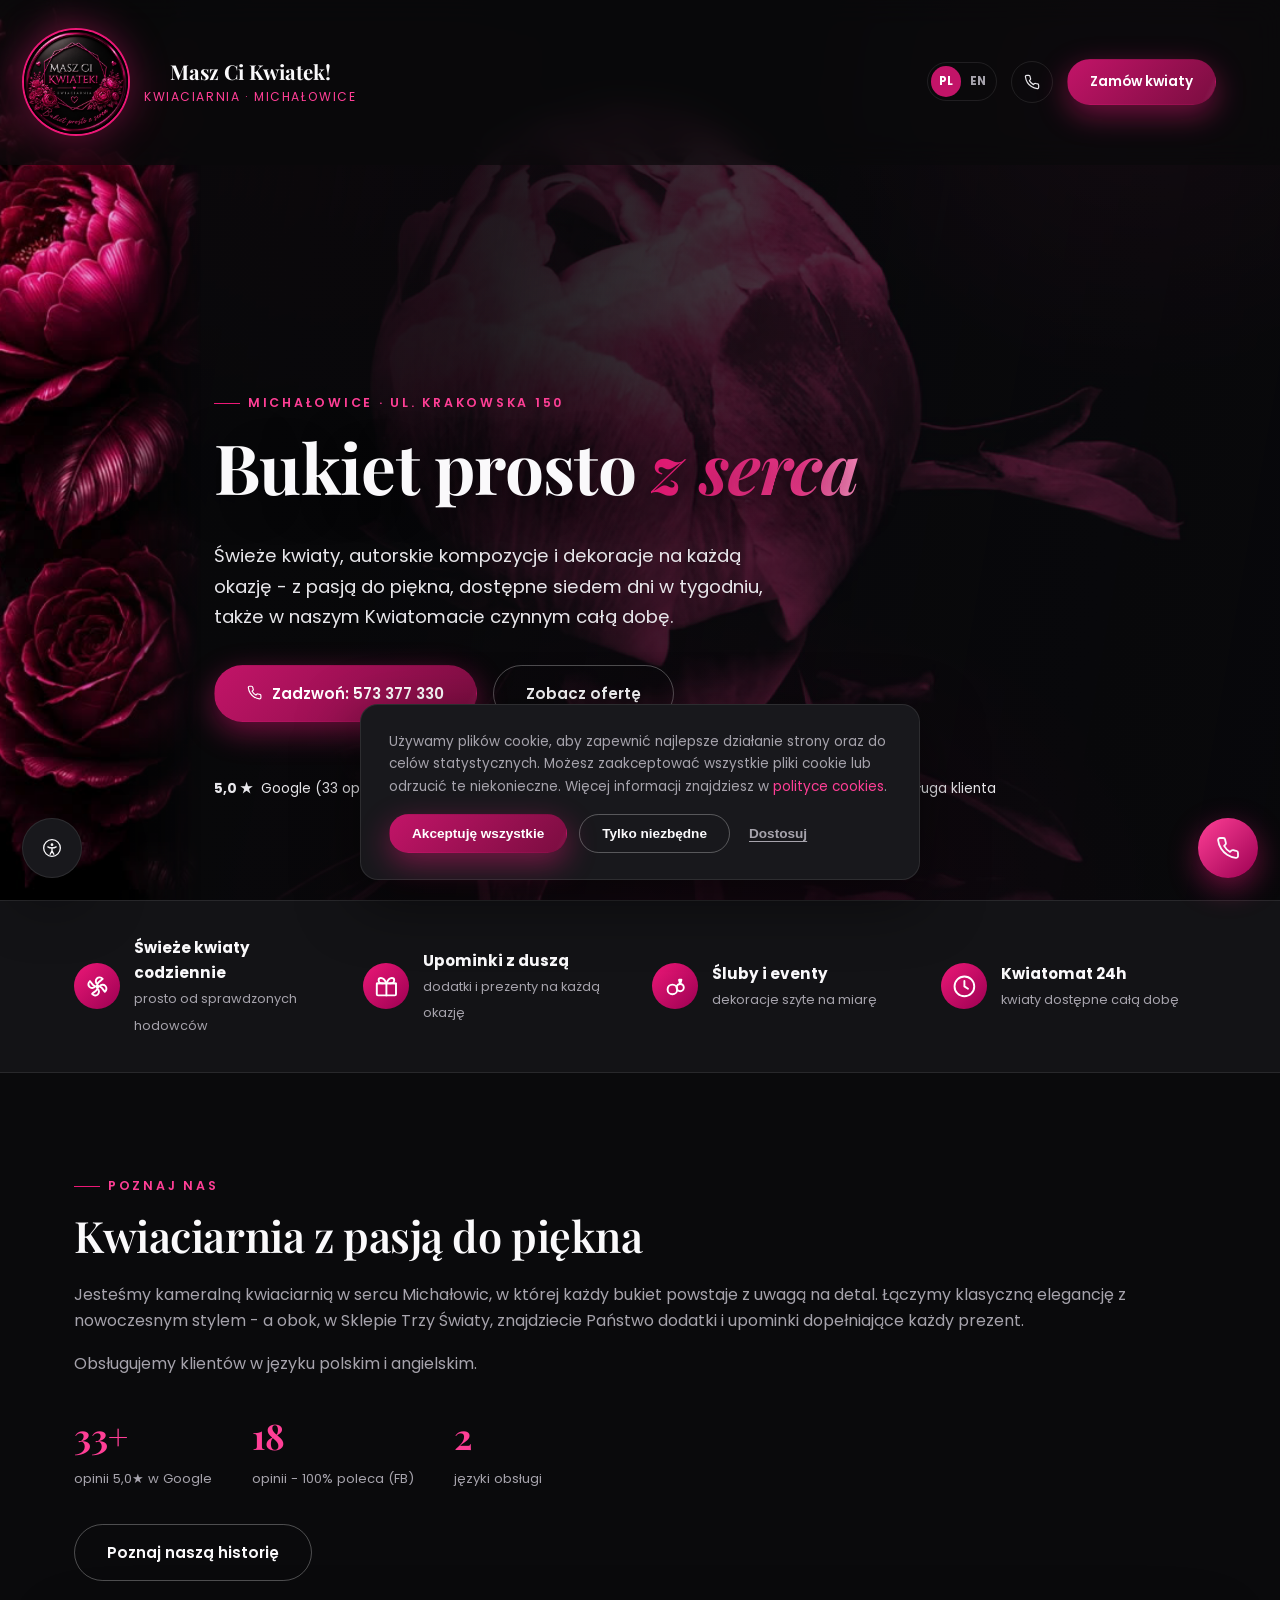
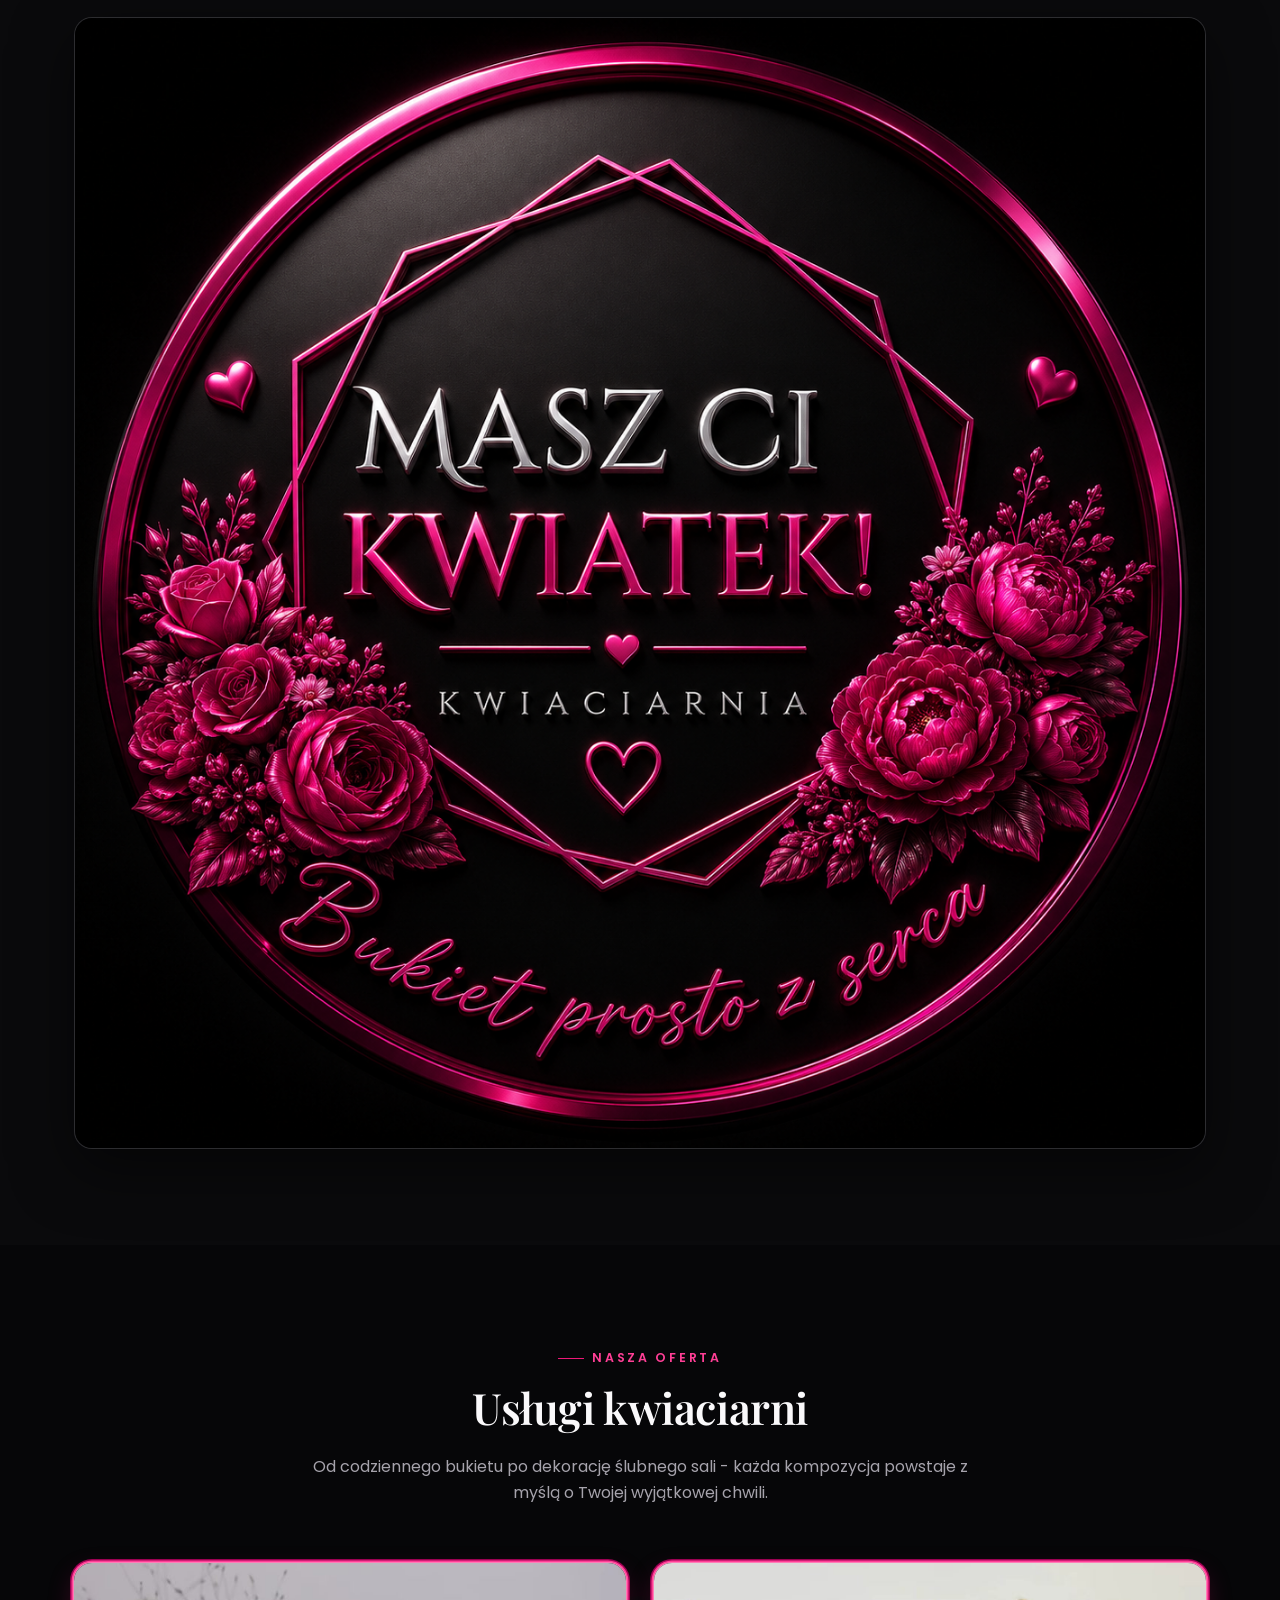
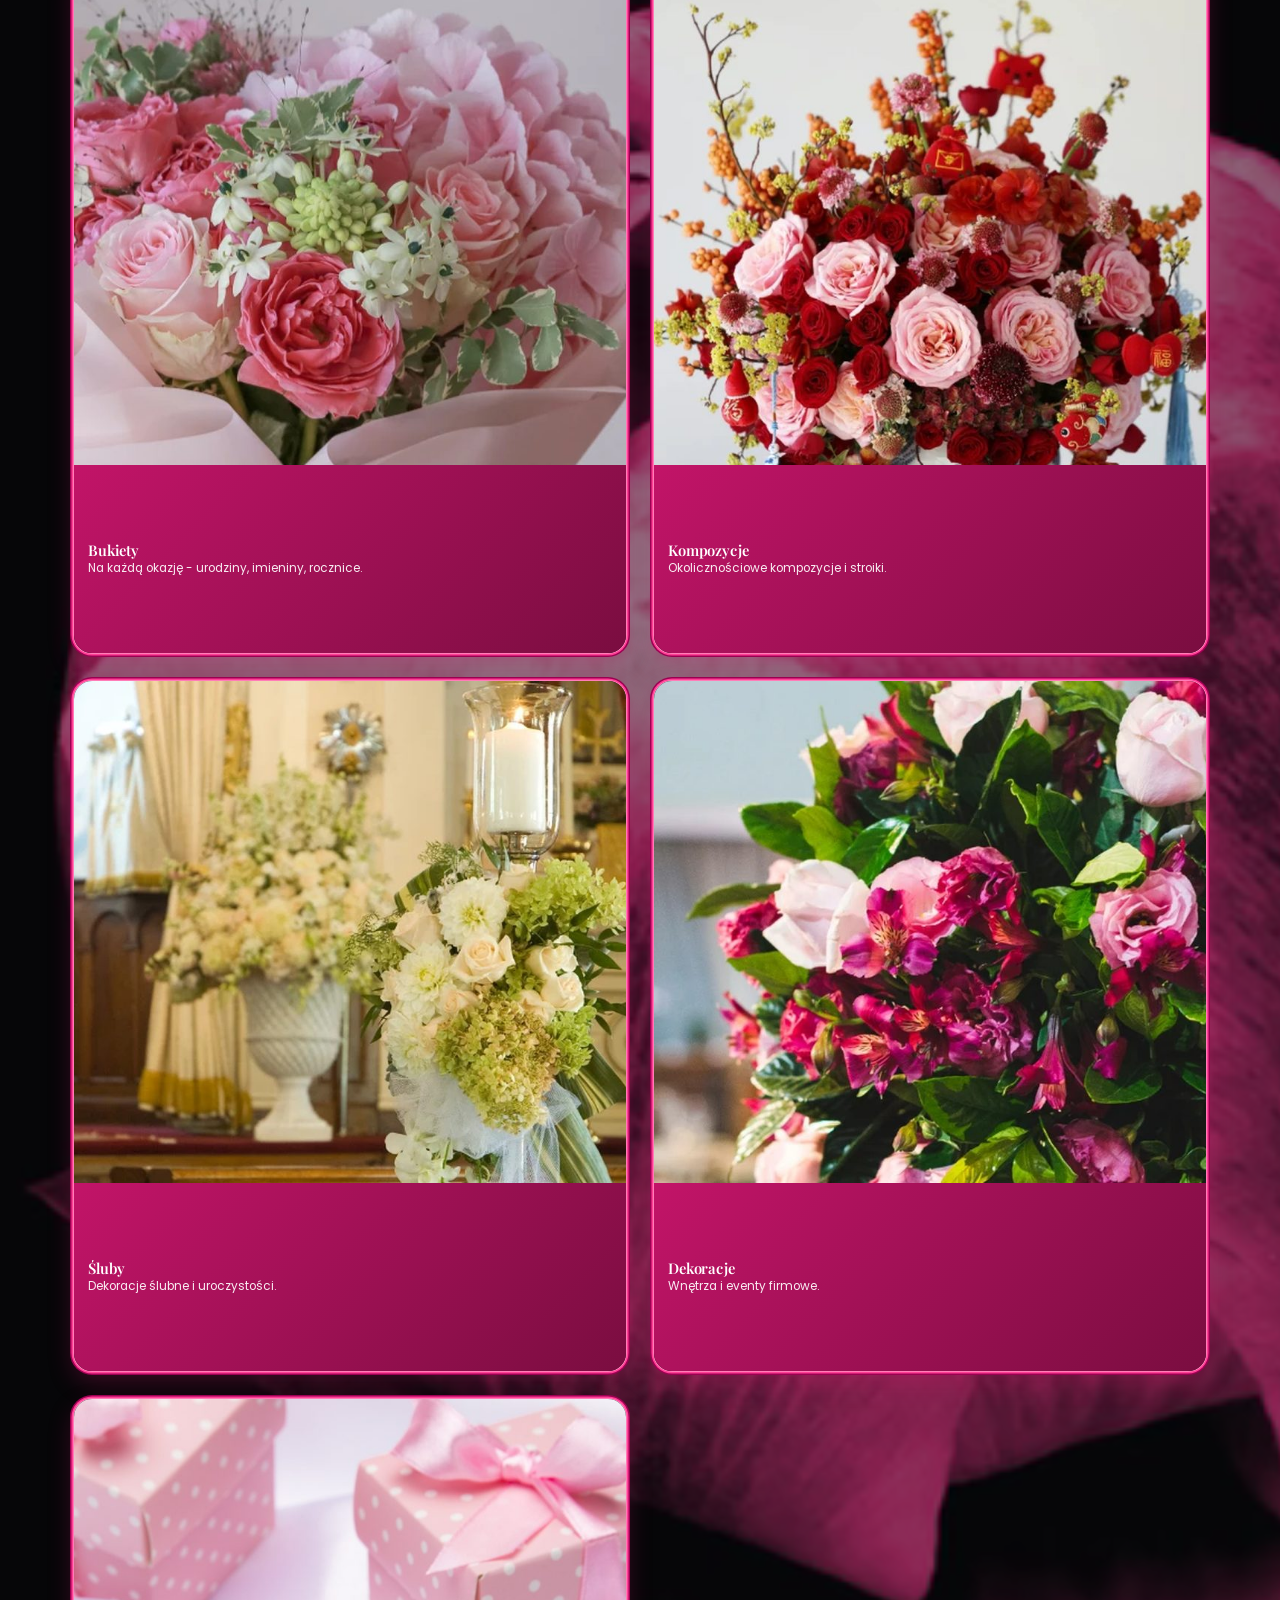
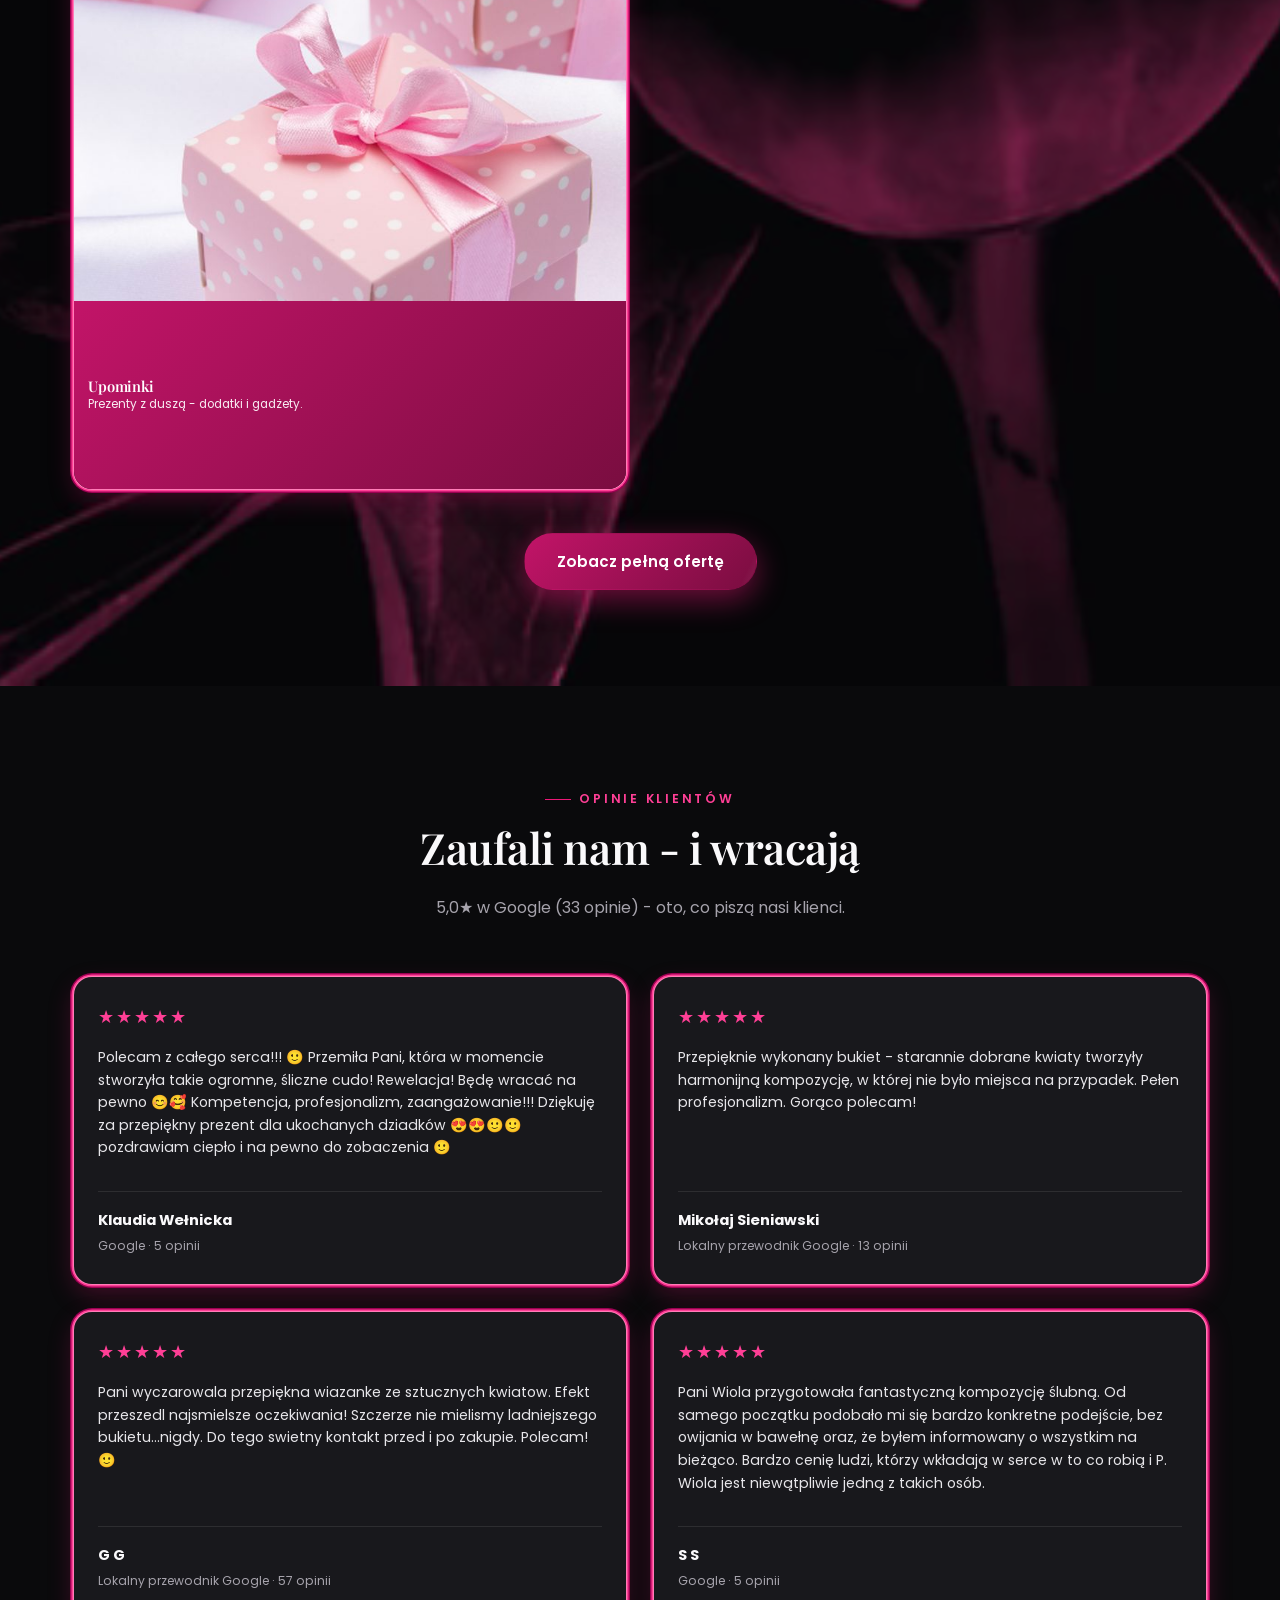
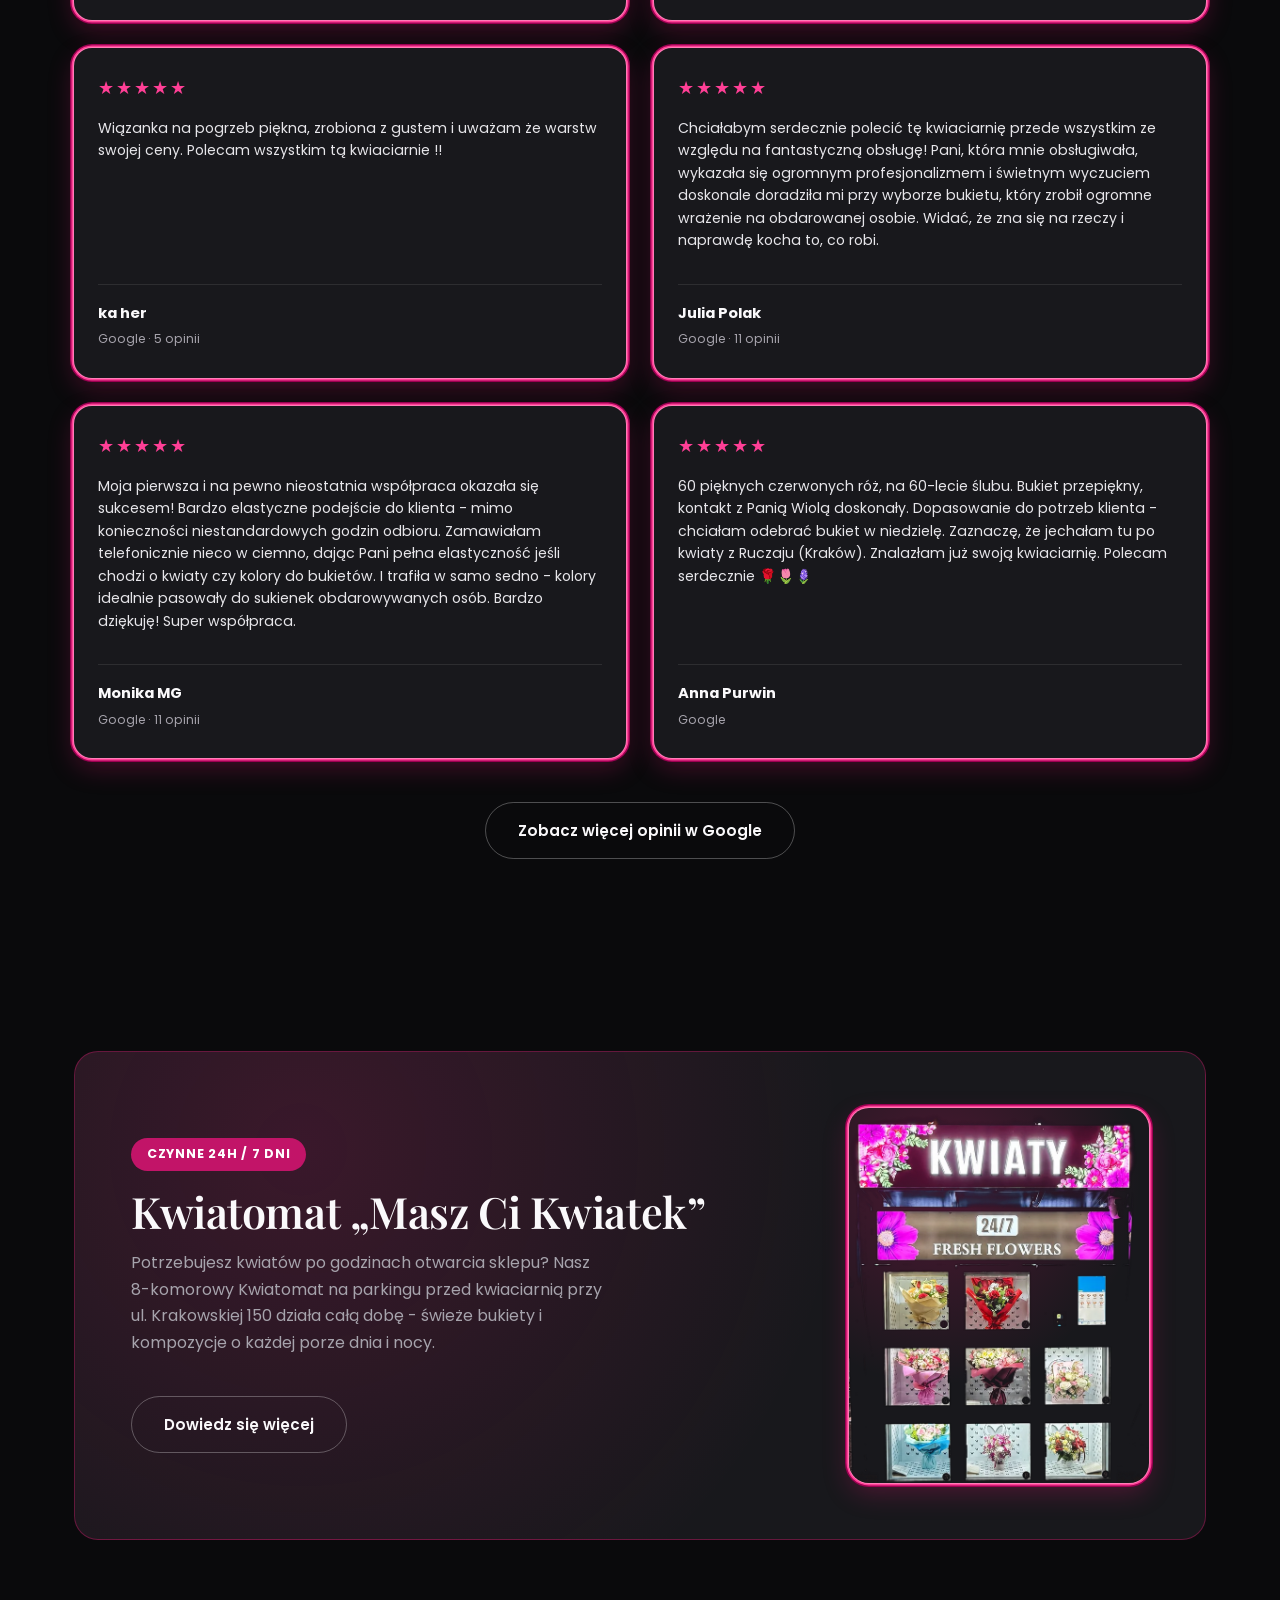
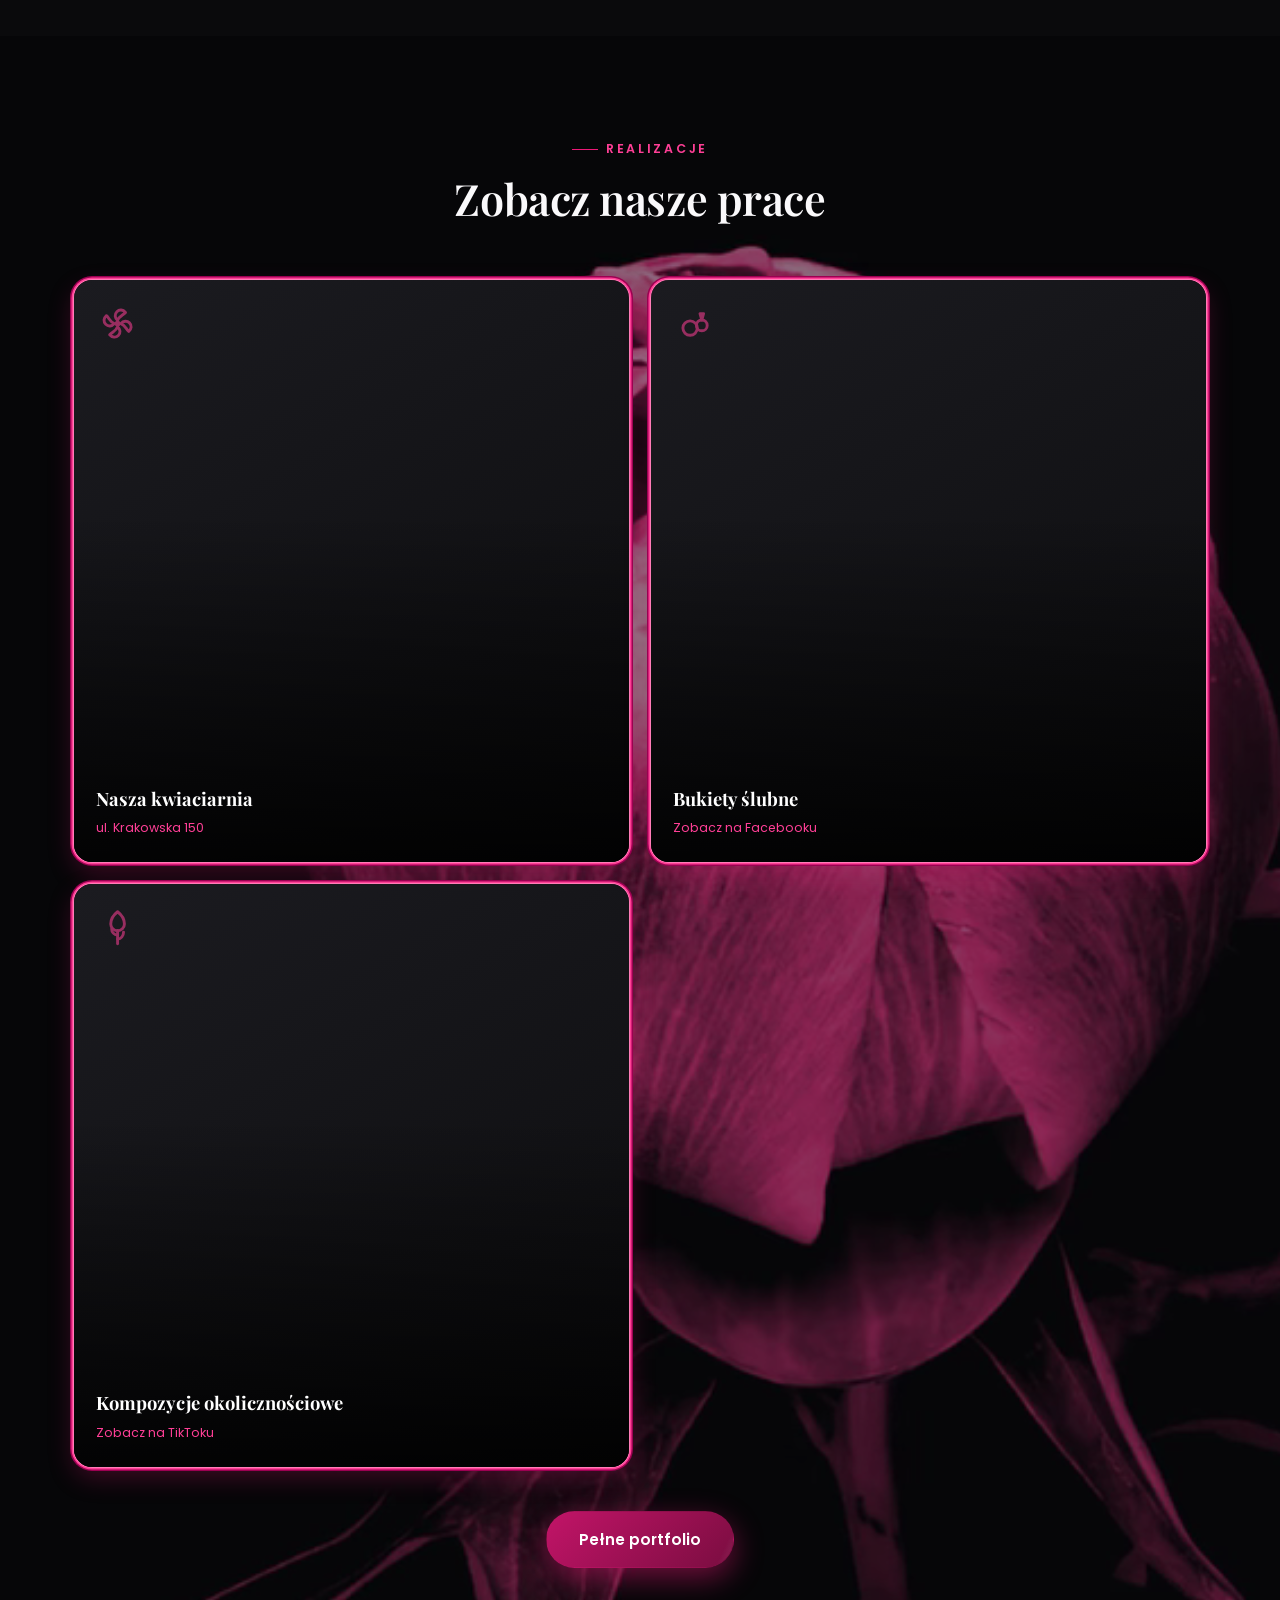
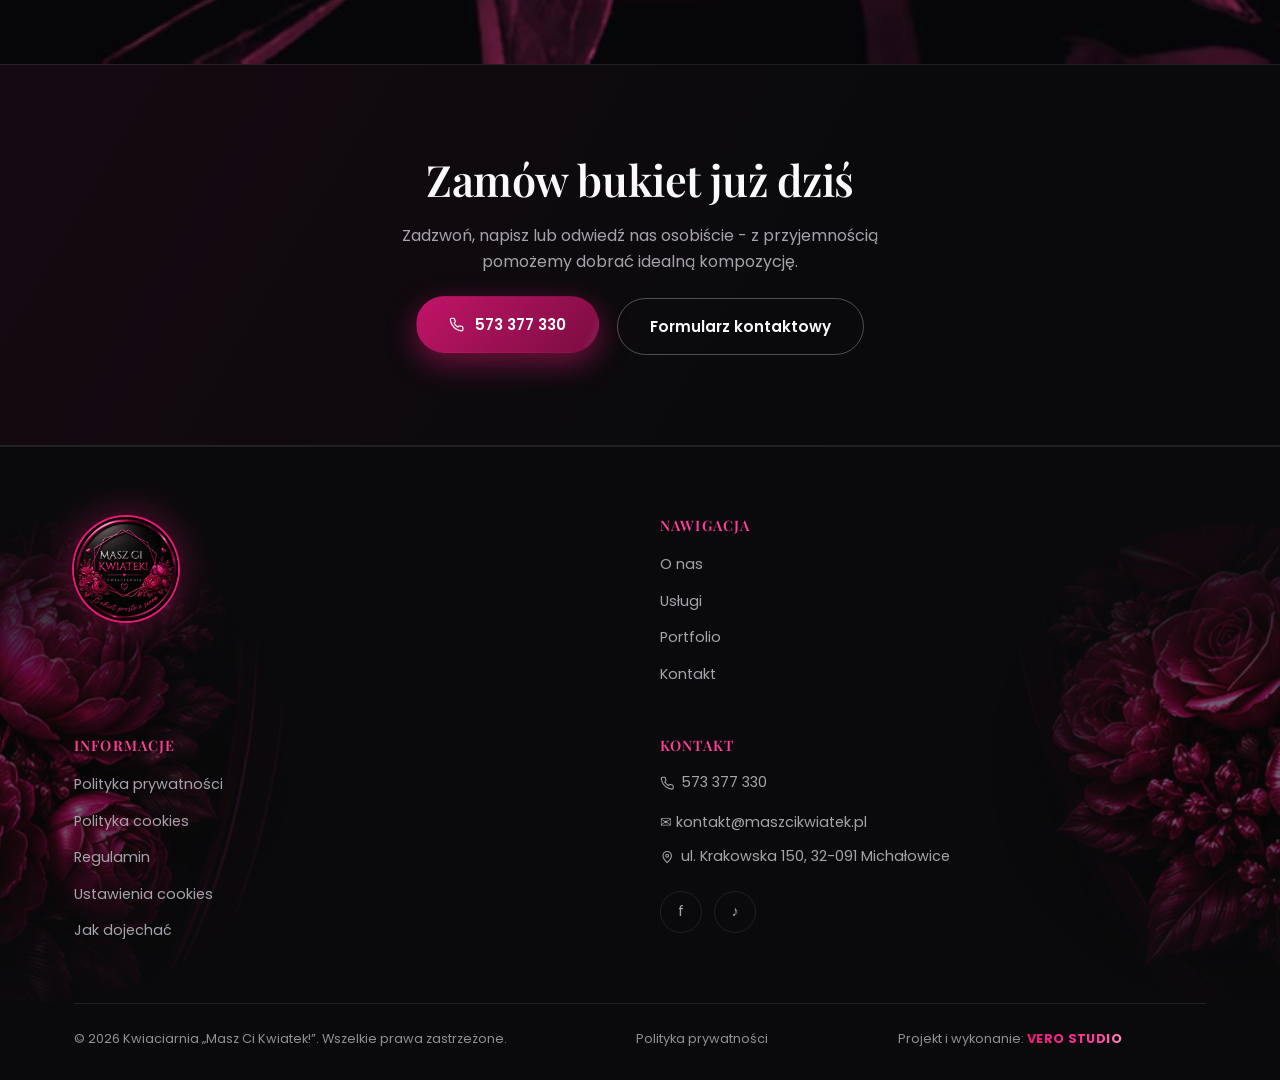
==== commit 84adbceb: "Shrink service tile text panel to ~1/4 height, enlarge photo Give .card-photo a fixed 4/5 aspect rat" ====
--- a/index.html
+++ b/index.html
@@ -9,7 +9,7 @@
 <link rel="icon" href="assets/img/logo.png" type="image/png">
 <link rel="preconnect" href="https://fonts.googleapis.com">
 <link href="https://fonts.googleapis.com/css2?family=Playfair+Display:ital,wght@0,500;0,600;0,700;0,800;1,500;1,600;1,700&family=Poppins:wght@300;400;500;600;700;800&display=swap" rel="stylesheet">
-<link rel="stylesheet" href="assets/css/style.css?v=20">
+<link rel="stylesheet" href="assets/css/style.css?v=21">
 
 <meta property="og:title" content="Kwiaciarnia „Masz Ci Kwiatek!” - Michałowice">
 <meta property="og:description" content="Bukiety, kompozycje okolicznościowe, dekoracje ślubne i eventowe. Kwiatomat czynny 24h. ul. Krakowska 150, Michałowice.">
--- a/assets/css/style.css
+++ b/assets/css/style.css
@@ -300,21 +300,24 @@
 .card-photo{
   background:var(--black-card); border:0; box-shadow:var(--ring-3d); border-radius:var(--radius);
   padding:0; overflow:hidden; display:flex; flex-direction:column;
-  transition:transform .3s ease, box-shadow .3s ease;
+  aspect-ratio:4/5; transition:transform .3s ease, box-shadow .3s ease;
 }
 .card-photo:hover{ transform:translateY(-6px); box-shadow:var(--ring-3d-hover); }
-.card-photo .card-photo-img{ width:100%; aspect-ratio:4/3; overflow:hidden; }
+.card-photo .card-photo-img{ width:100%; flex:3 1 0%; min-height:0; overflow:hidden; }
 .card-photo .card-photo-img img{
   width:100%; height:100%; object-fit:cover; display:block; transition:transform .4s ease;
 }
 .card-photo:hover .card-photo-img img{ transform:scale(1.06); }
 .card-photo .card-photo-text{
   background:linear-gradient(135deg,var(--pink-btn-1),var(--pink-btn-2));
-  padding:18px 18px 22px; flex-grow:1;
-}
-.card-photo h3{ color:#fff; margin-bottom:6px; font-size:1.05rem; }
-.card-photo p{ color:rgba(255,255,255,.92); font-size:.85rem; margin-bottom:0; line-height:1.5; }
-@media (max-width:560px){ .card-photo .card-photo-img{ aspect-ratio:16/10; } }
+  padding:10px 14px; flex:1 1 0%; min-height:0; display:flex; flex-direction:column; justify-content:center;
+}
+.card-photo h3{ color:#fff; margin-bottom:2px; font-size:.92rem; }
+.card-photo p{
+  color:rgba(255,255,255,.92); font-size:.74rem; margin-bottom:0; line-height:1.3;
+  display:-webkit-box; -webkit-line-clamp:2; -webkit-box-orient:vertical; overflow:hidden;
+}
+@media (max-width:560px){ .card-photo{ aspect-ratio:16/11; } }
 
 /* ---------- About split ---------- */
 .split{ display:grid; grid-template-columns:1fr 1fr; gap:60px; align-items:center; }
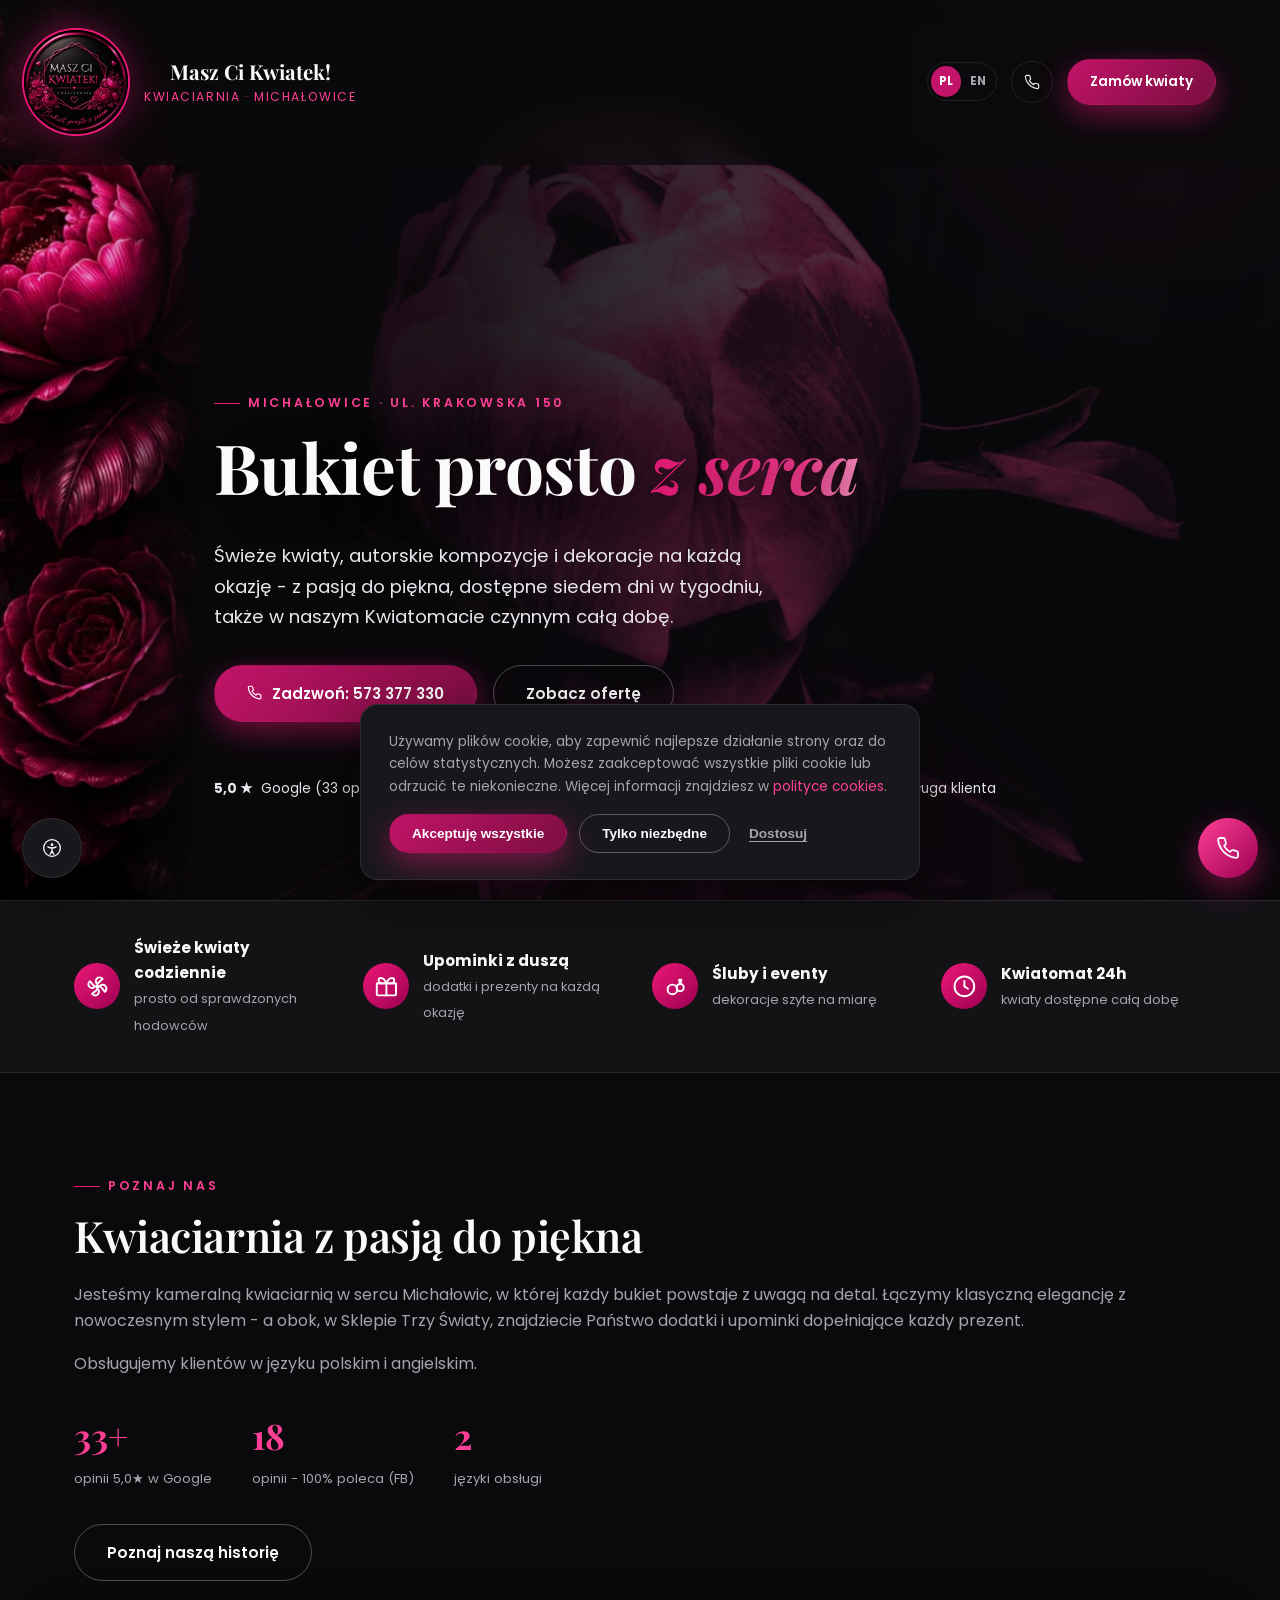
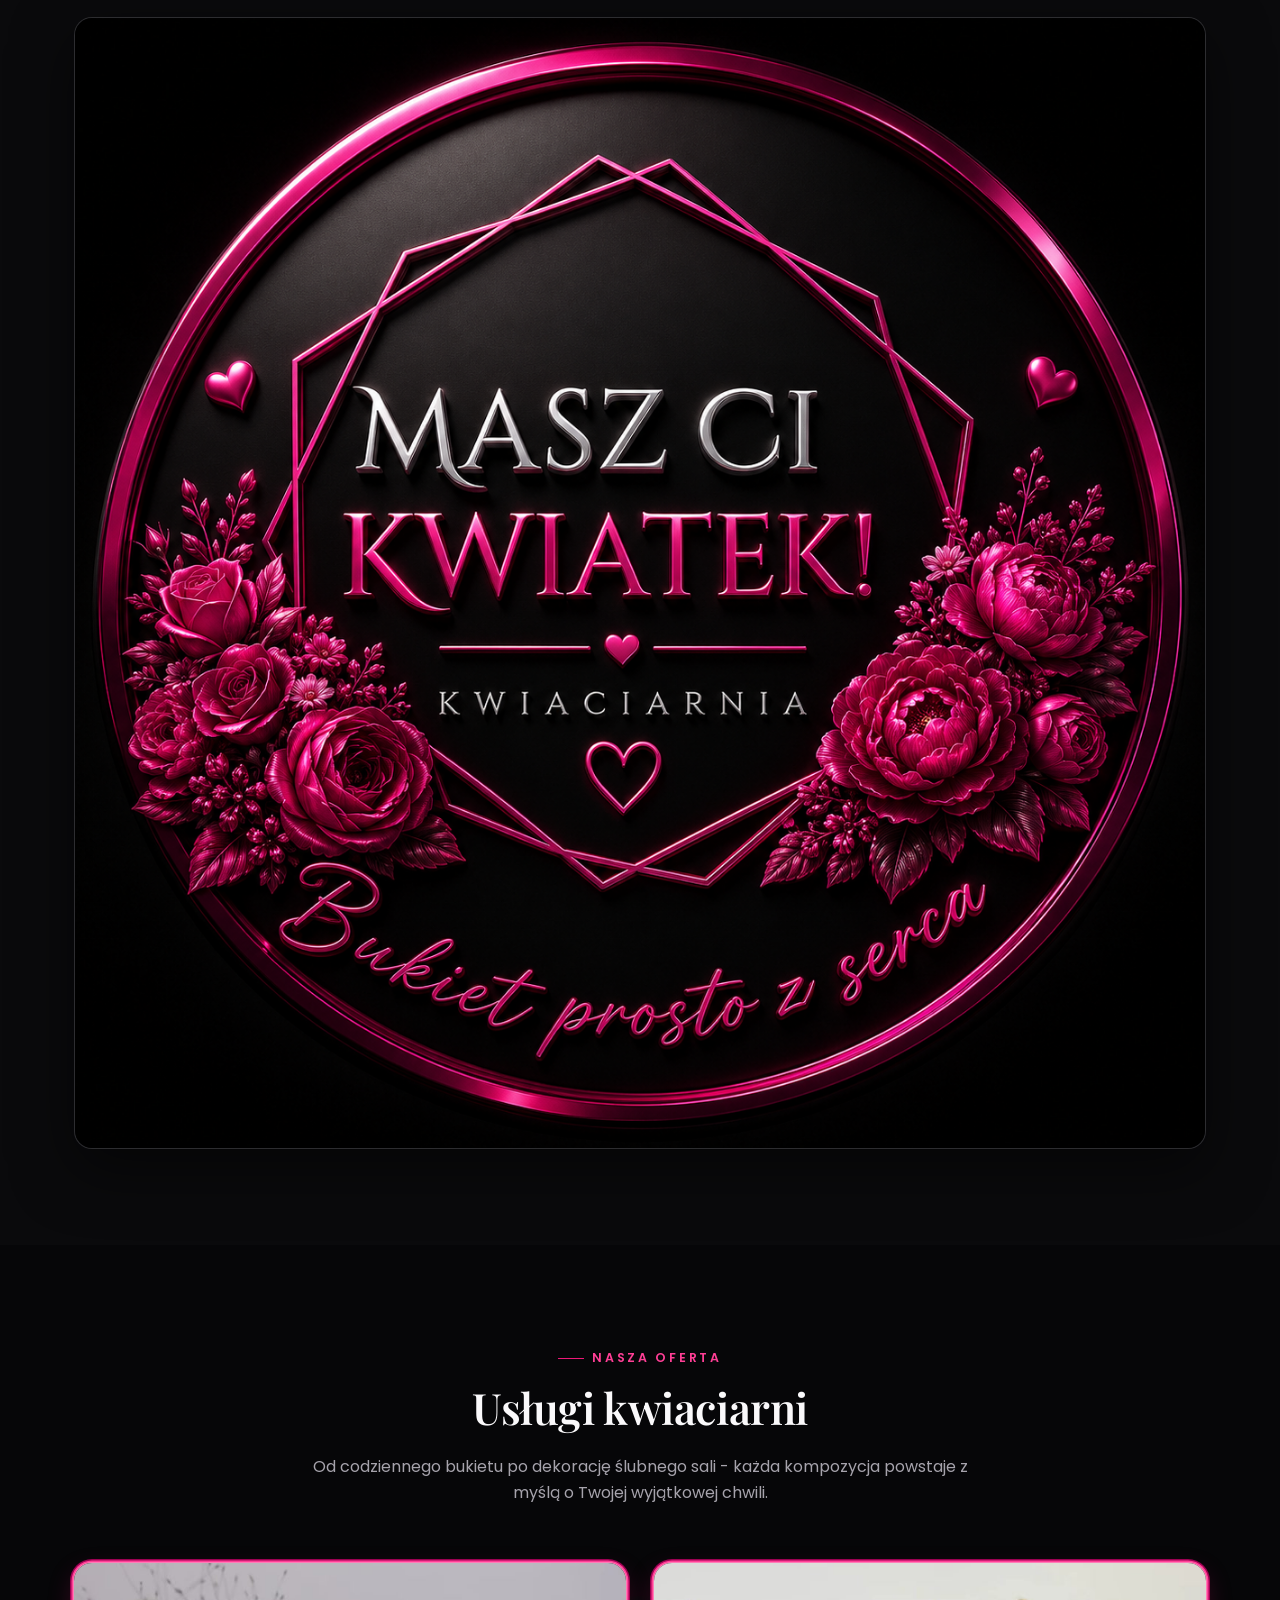
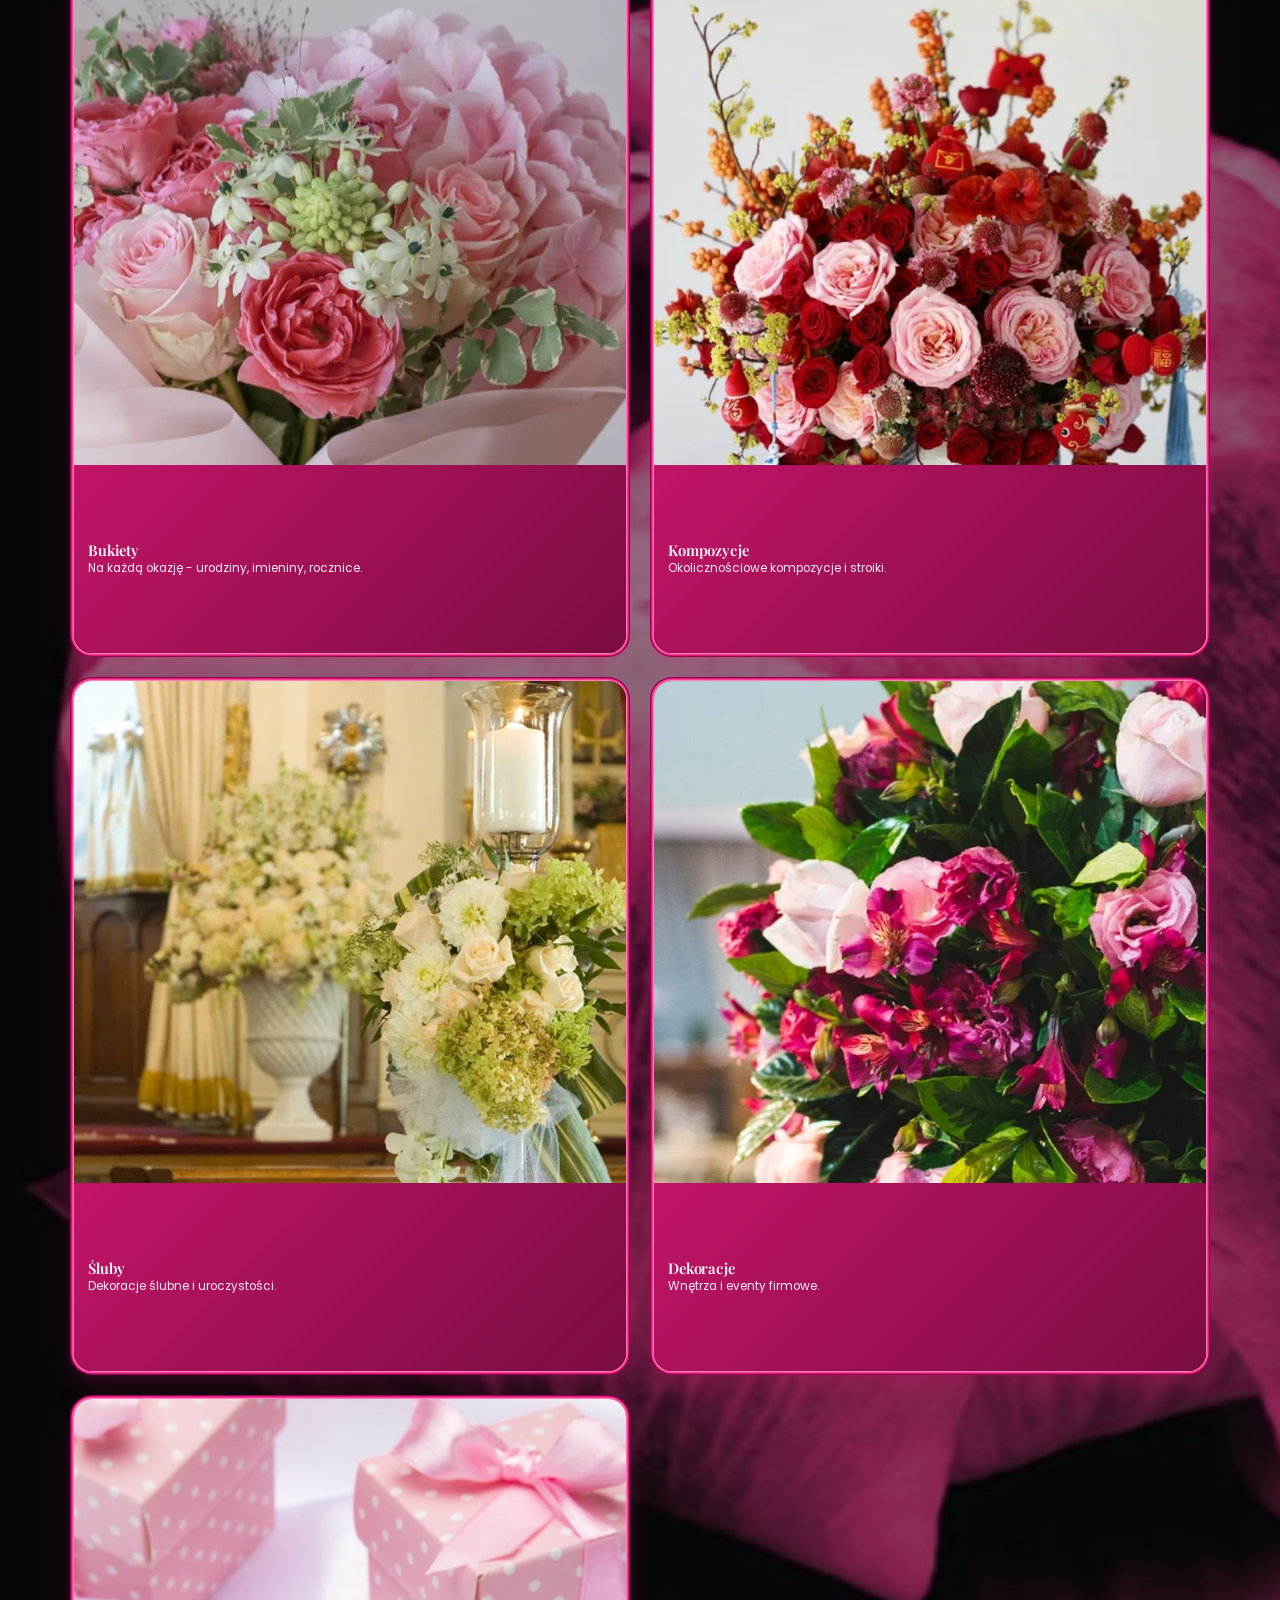
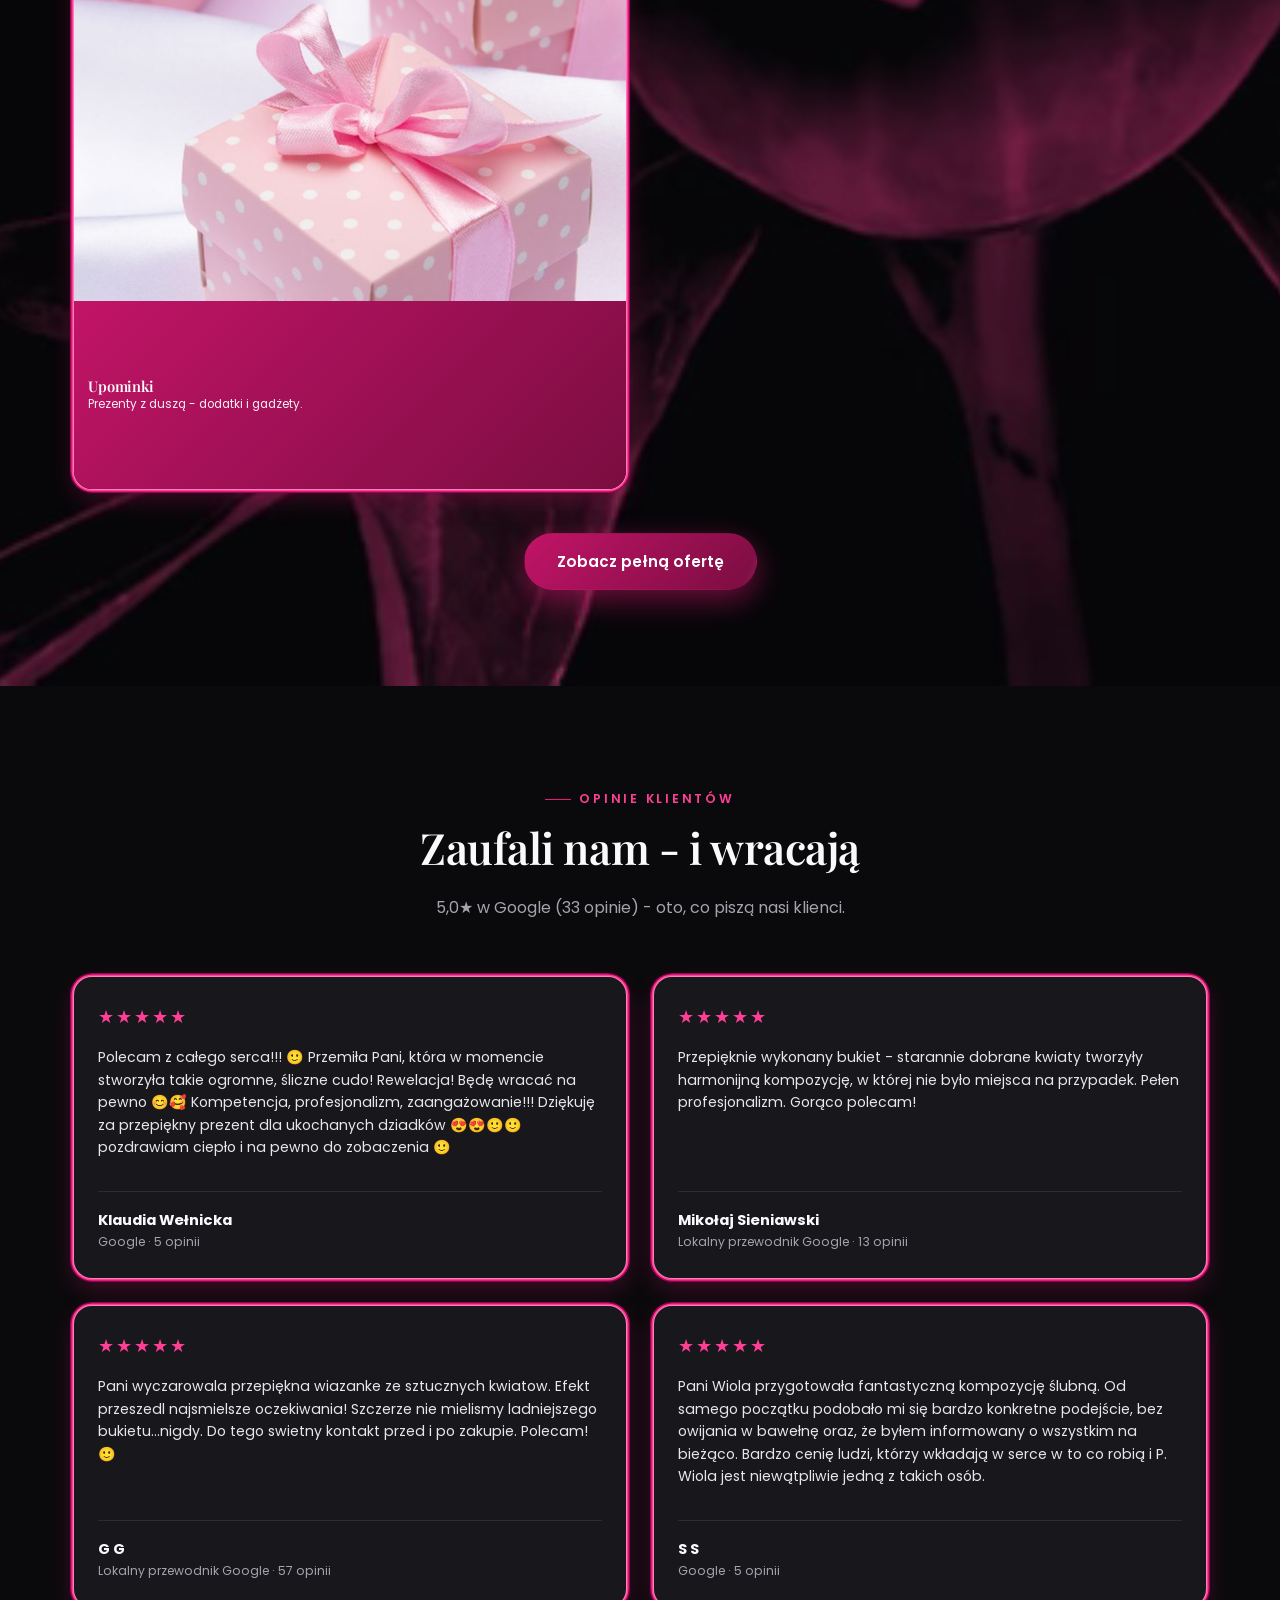
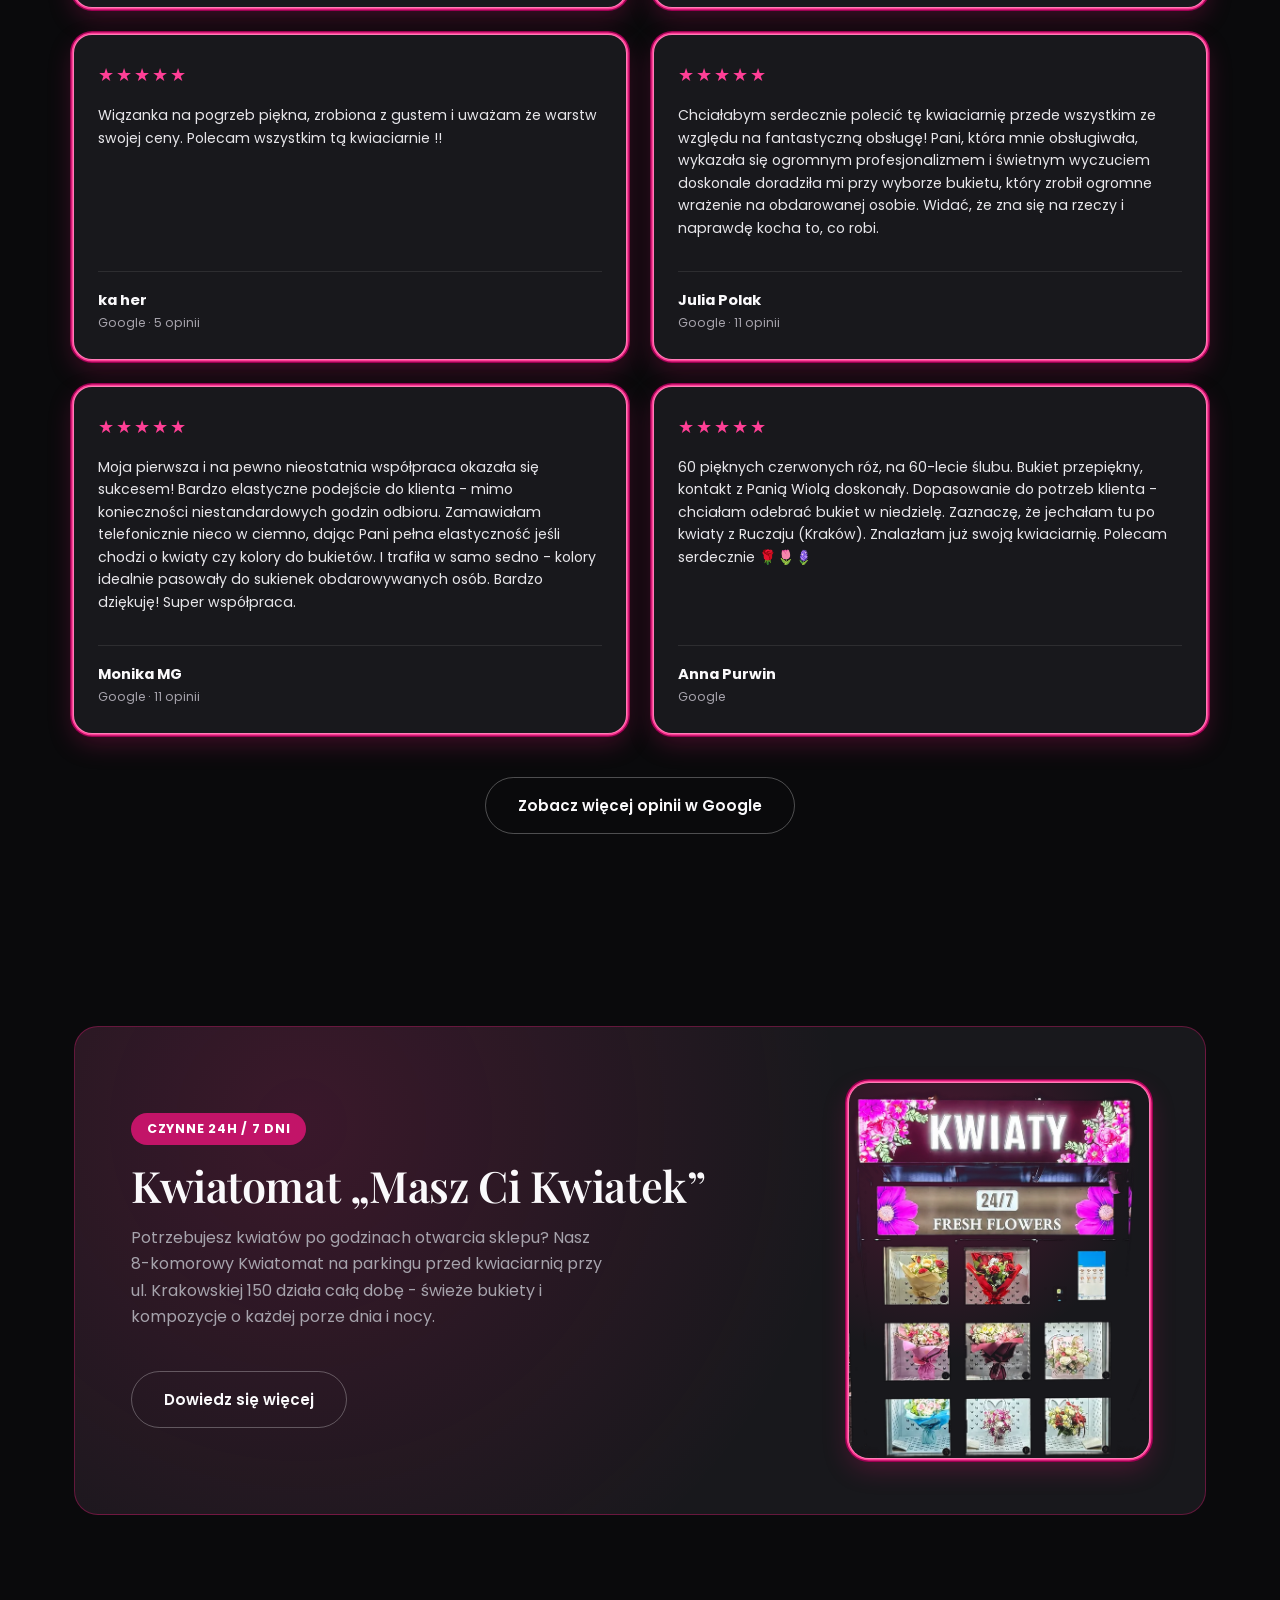
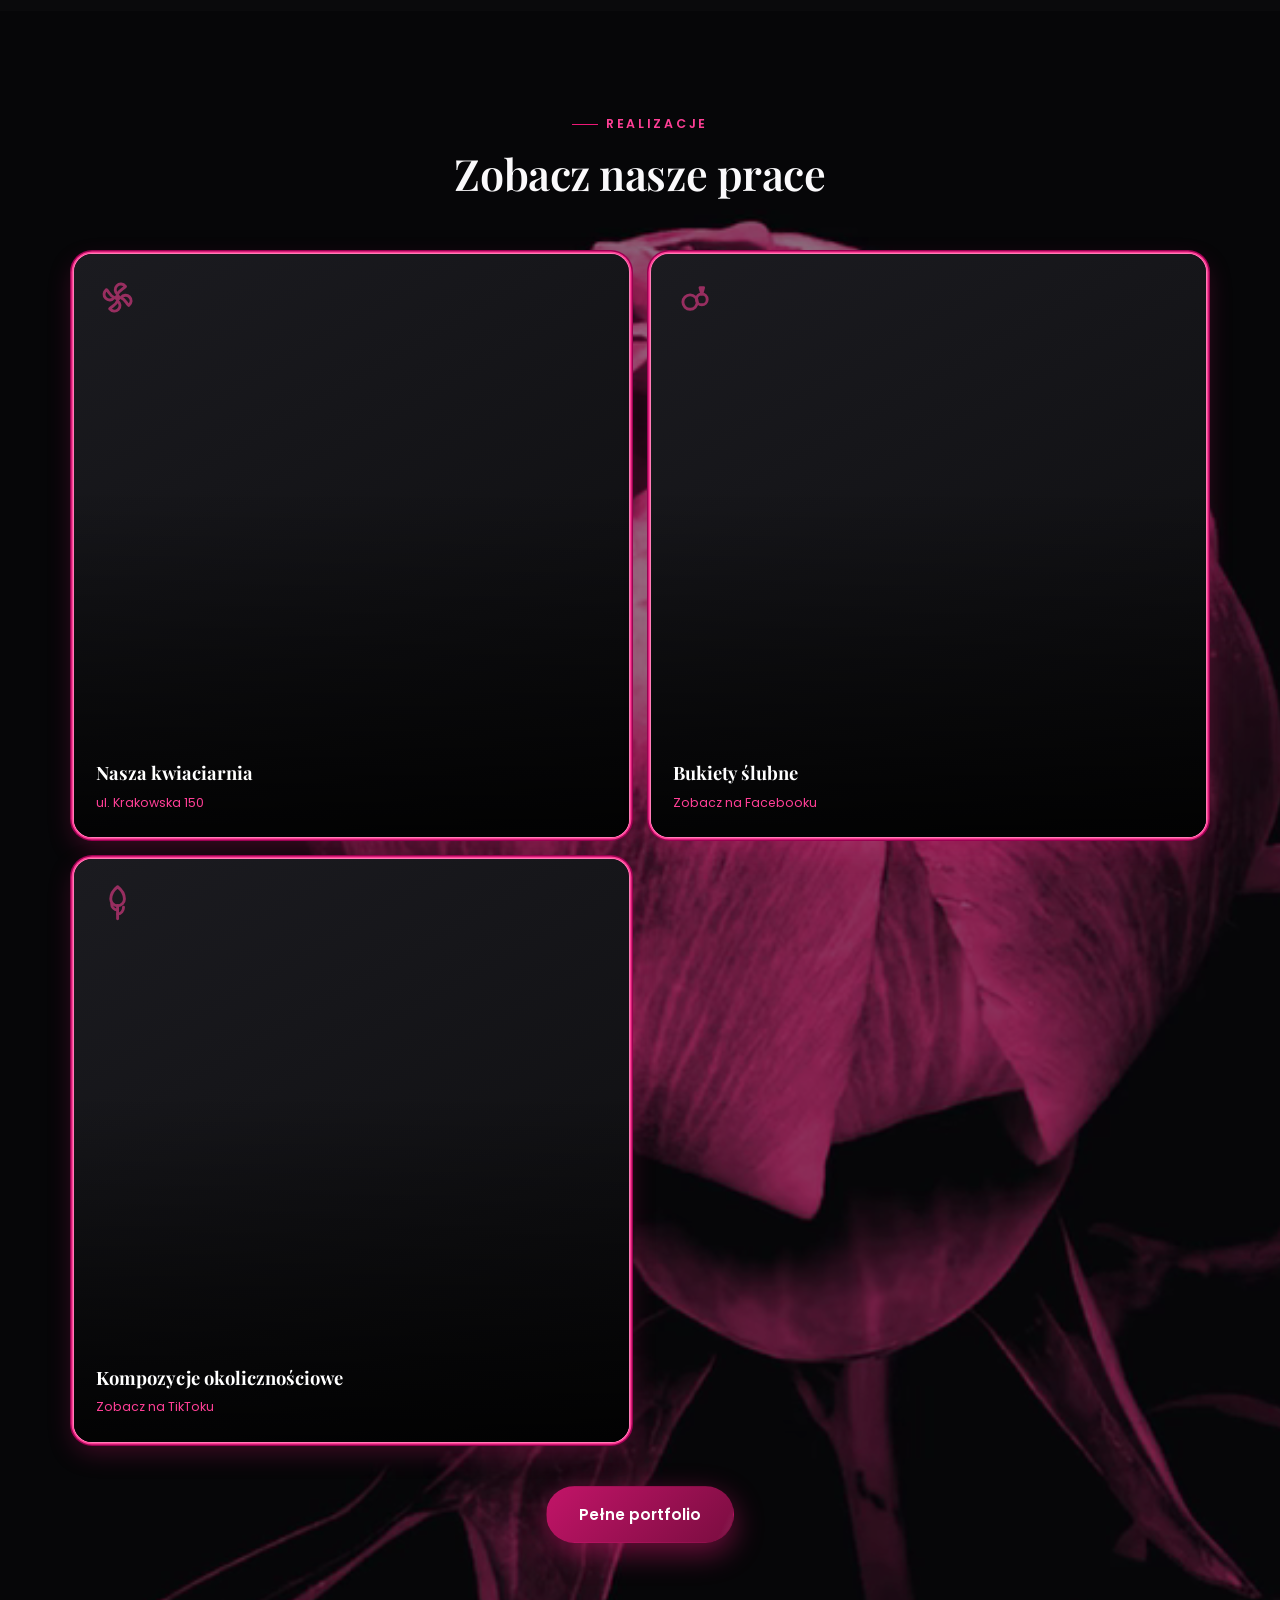
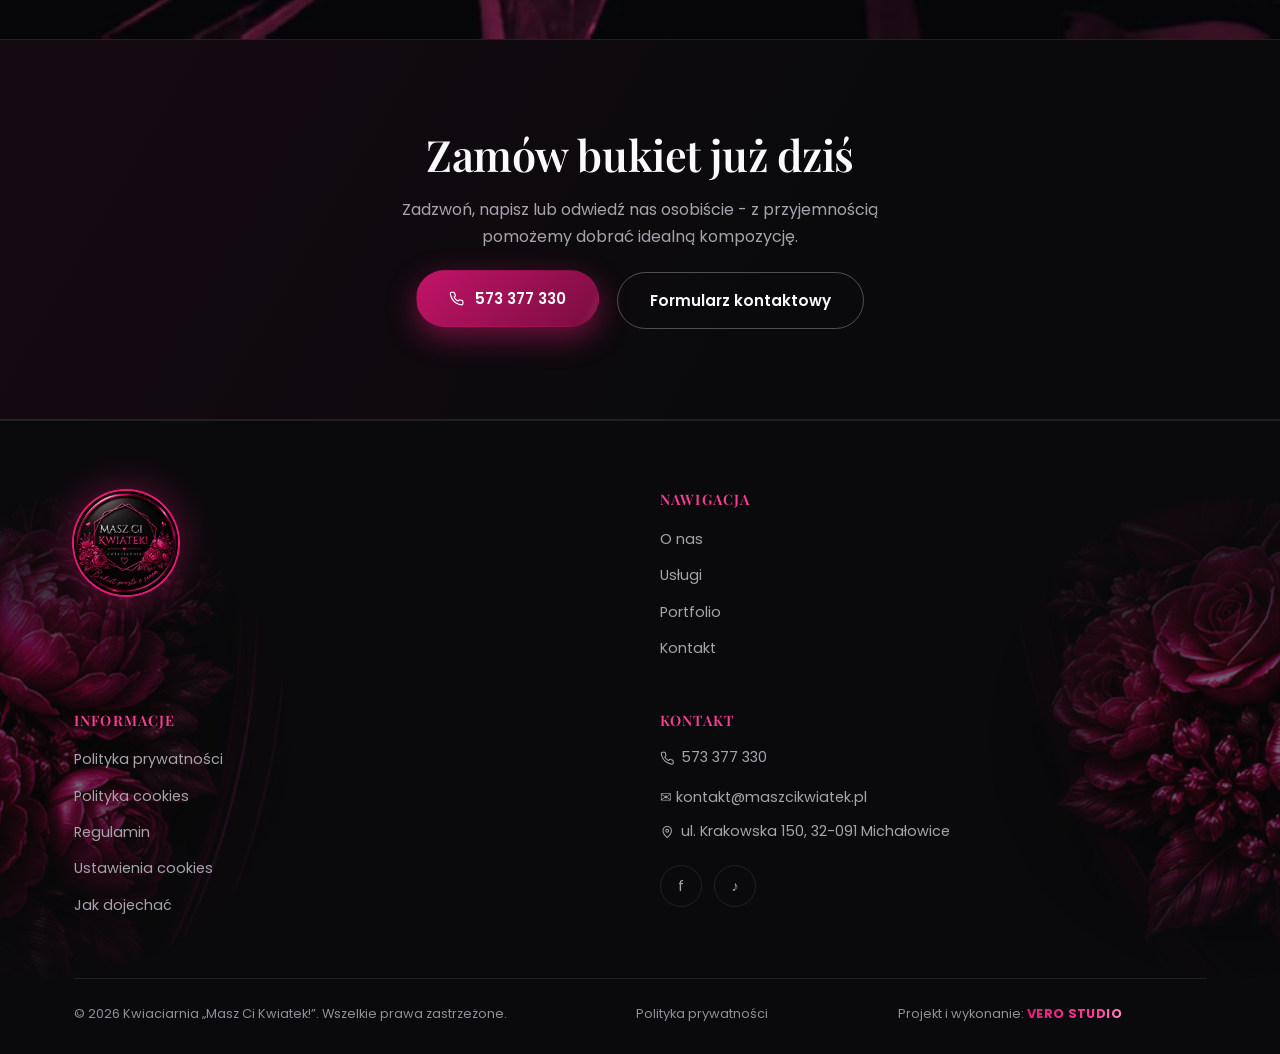
==== commit 645e08b9: "Align divider line above reviewer info across review cards .review-author's height varied per card d" ====
--- a/index.html
+++ b/index.html
@@ -9,7 +9,7 @@
 <link rel="icon" href="assets/img/logo.png" type="image/png">
 <link rel="preconnect" href="https://fonts.googleapis.com">
 <link href="https://fonts.googleapis.com/css2?family=Playfair+Display:ital,wght@0,500;0,600;0,700;0,800;1,500;1,600;1,700&family=Poppins:wght@300;400;500;600;700;800&display=swap" rel="stylesheet">
-<link rel="stylesheet" href="assets/css/style.css?v=21">
+<link rel="stylesheet" href="assets/css/style.css?v=22">
 
 <meta property="og:title" content="Kwiaciarnia „Masz Ci Kwiatek!” - Michałowice">
 <meta property="og:description" content="Bukiety, kompozycje okolicznościowe, dekoracje ślubne i eventowe. Kwiatomat czynny 24h. ul. Krakowska 150, Michałowice.">
--- a/assets/css/style.css
+++ b/assets/css/style.css
@@ -280,8 +280,14 @@
   font-size:.88rem; color:var(--silver); line-height:1.6; flex-grow:1;
 }
 .review-card .review-author{ margin-top:18px; padding-top:16px; border-top:1px solid var(--border); }
-.review-card .review-author strong{ display:block; font-size:.92rem; color:var(--white); }
-.review-card .review-author span{ font-size:.76rem; color:var(--gray); }
+.review-card .review-author strong{
+  display:block; font-size:.92rem; color:var(--white);
+  white-space:nowrap; overflow:hidden; text-overflow:ellipsis;
+}
+.review-card .review-author span{
+  display:block; font-size:.76rem; color:var(--gray);
+  white-space:nowrap; overflow:hidden; text-overflow:ellipsis;
+}
 
 .card{
   background:var(--black-card); border:0; box-shadow:var(--ring-3d); border-radius:var(--radius);
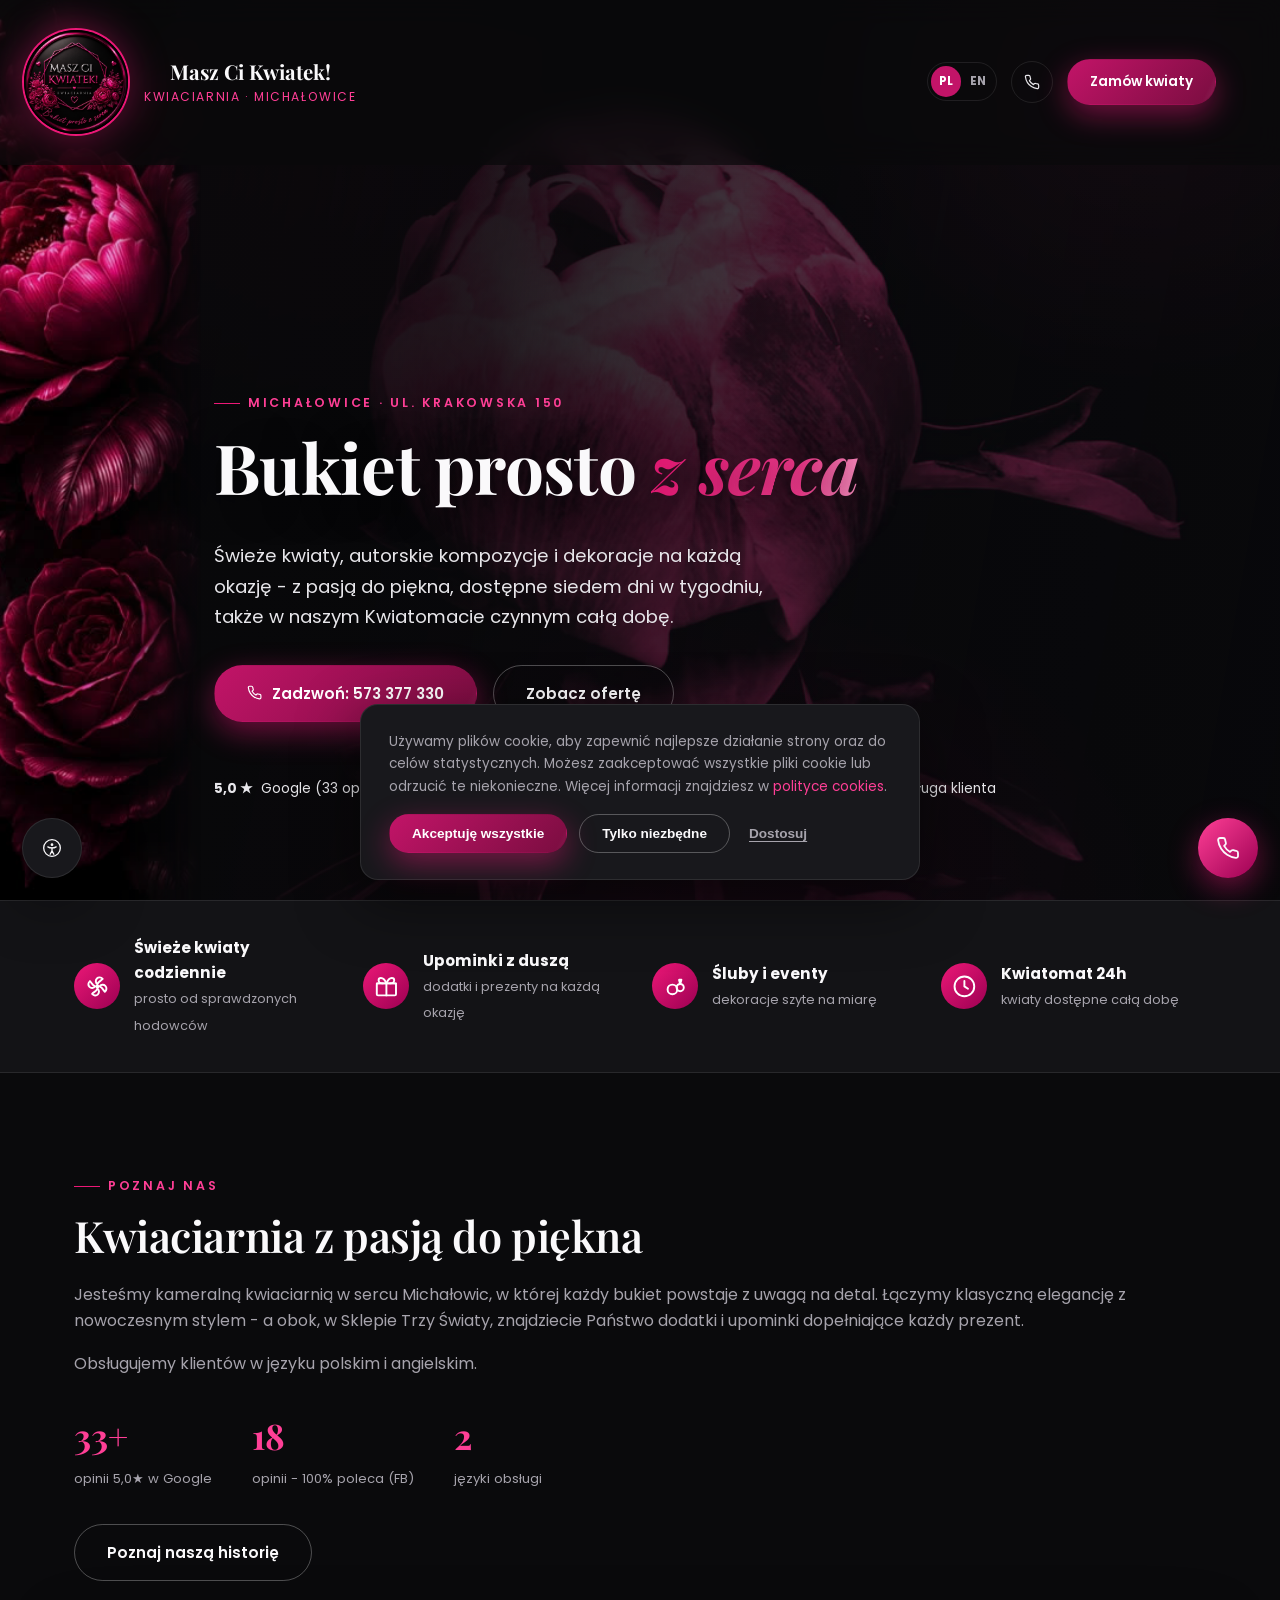
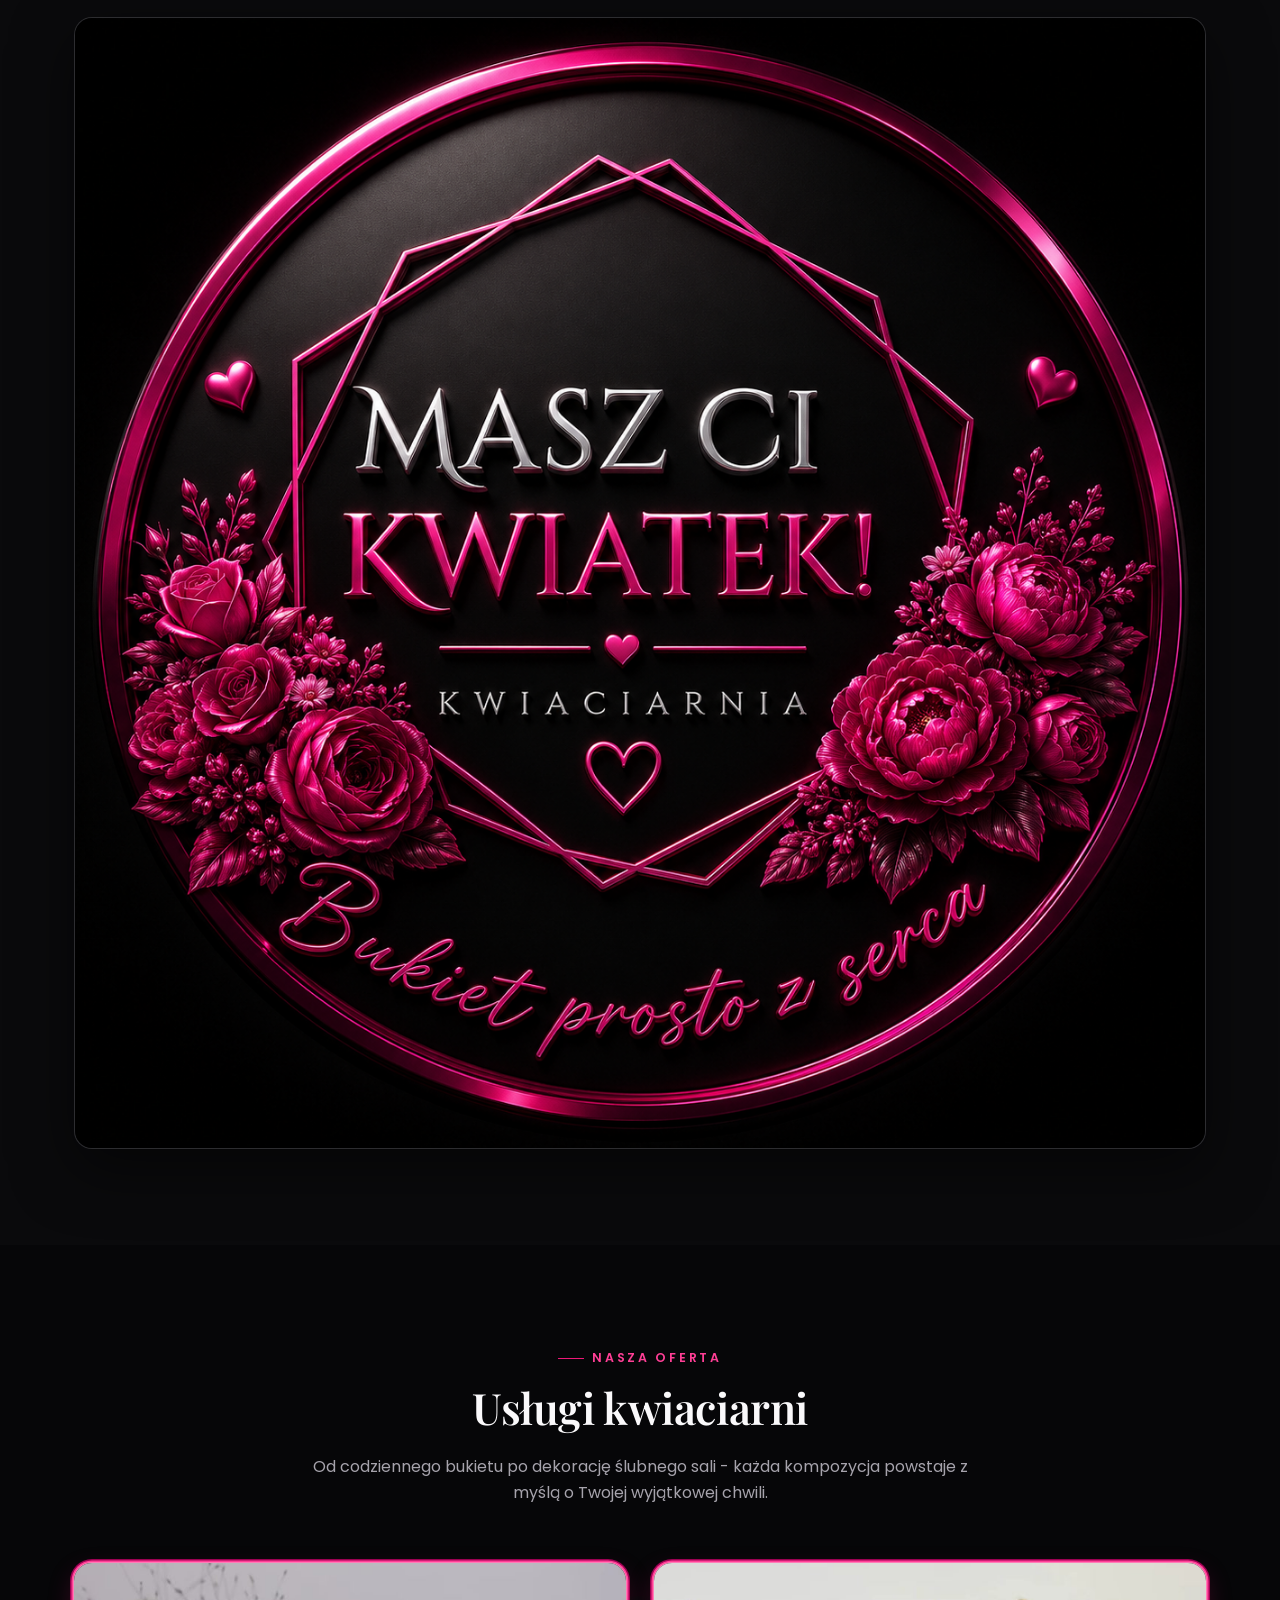
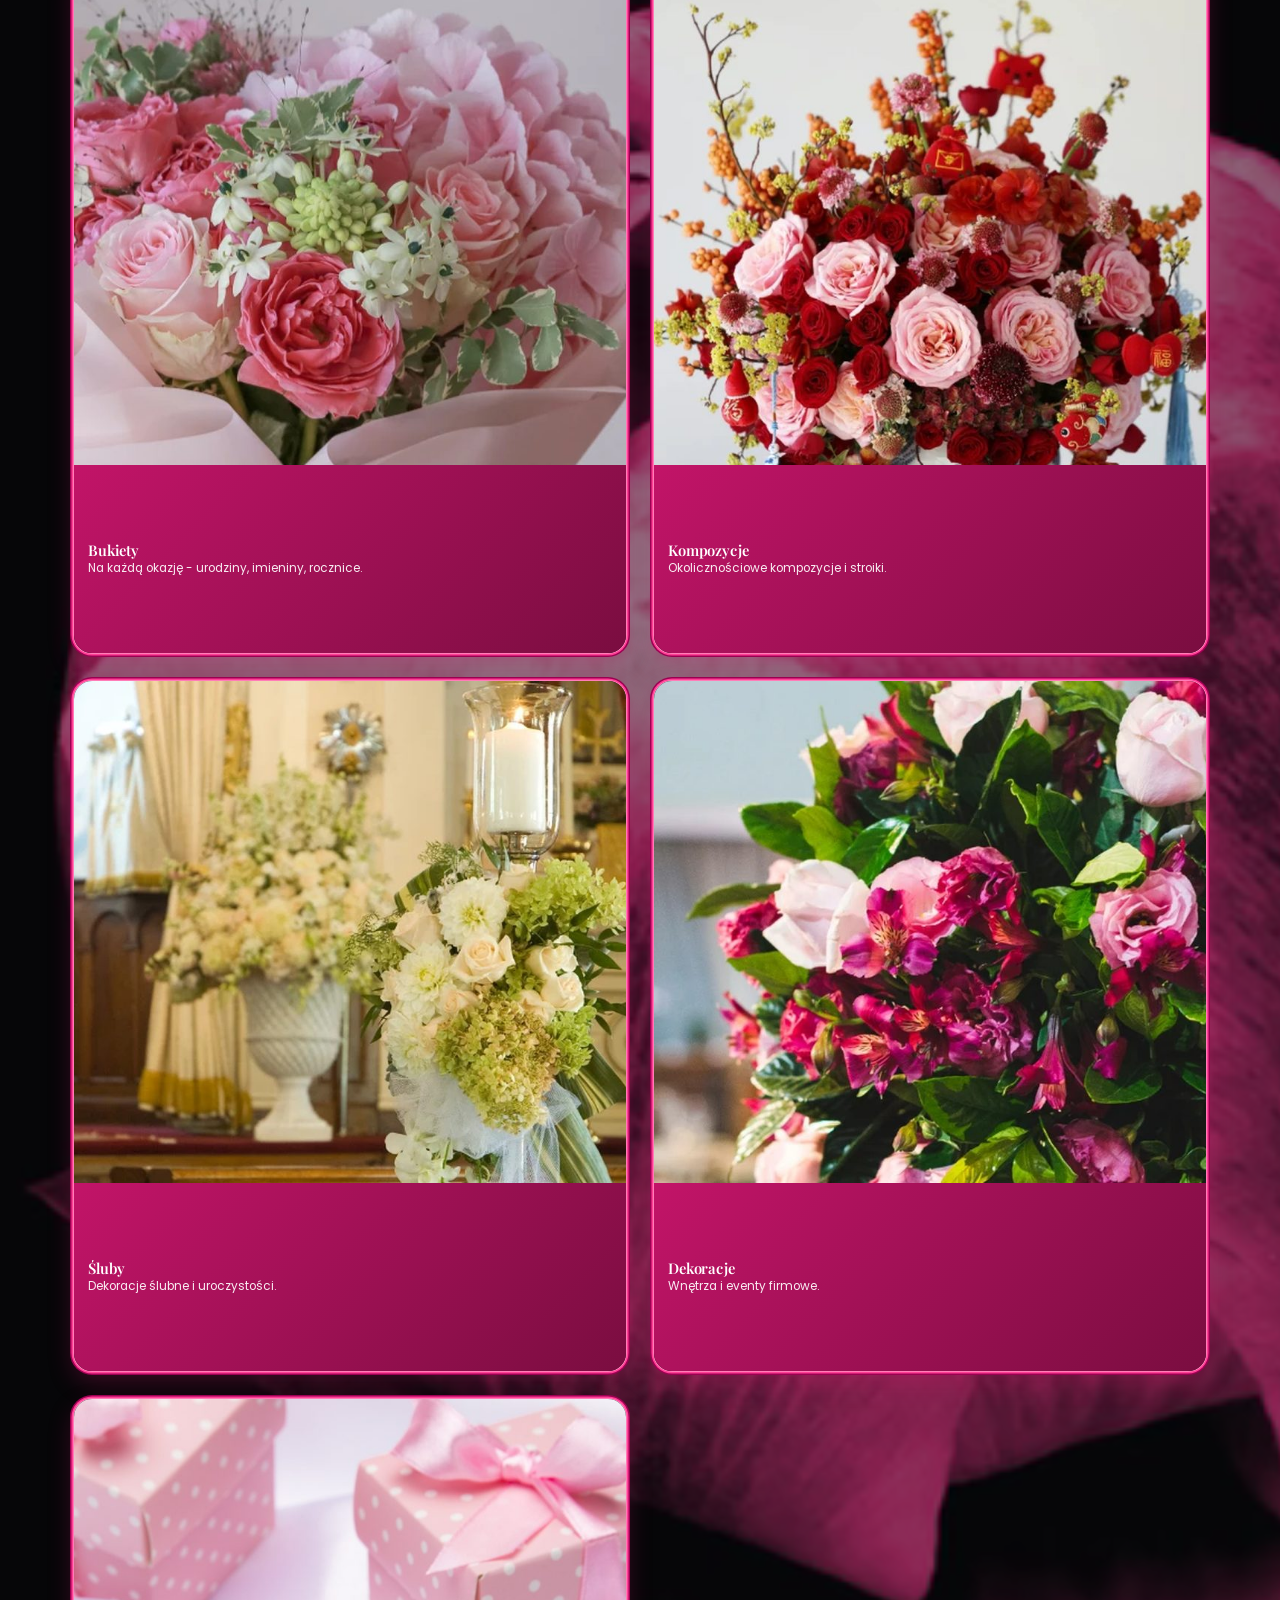
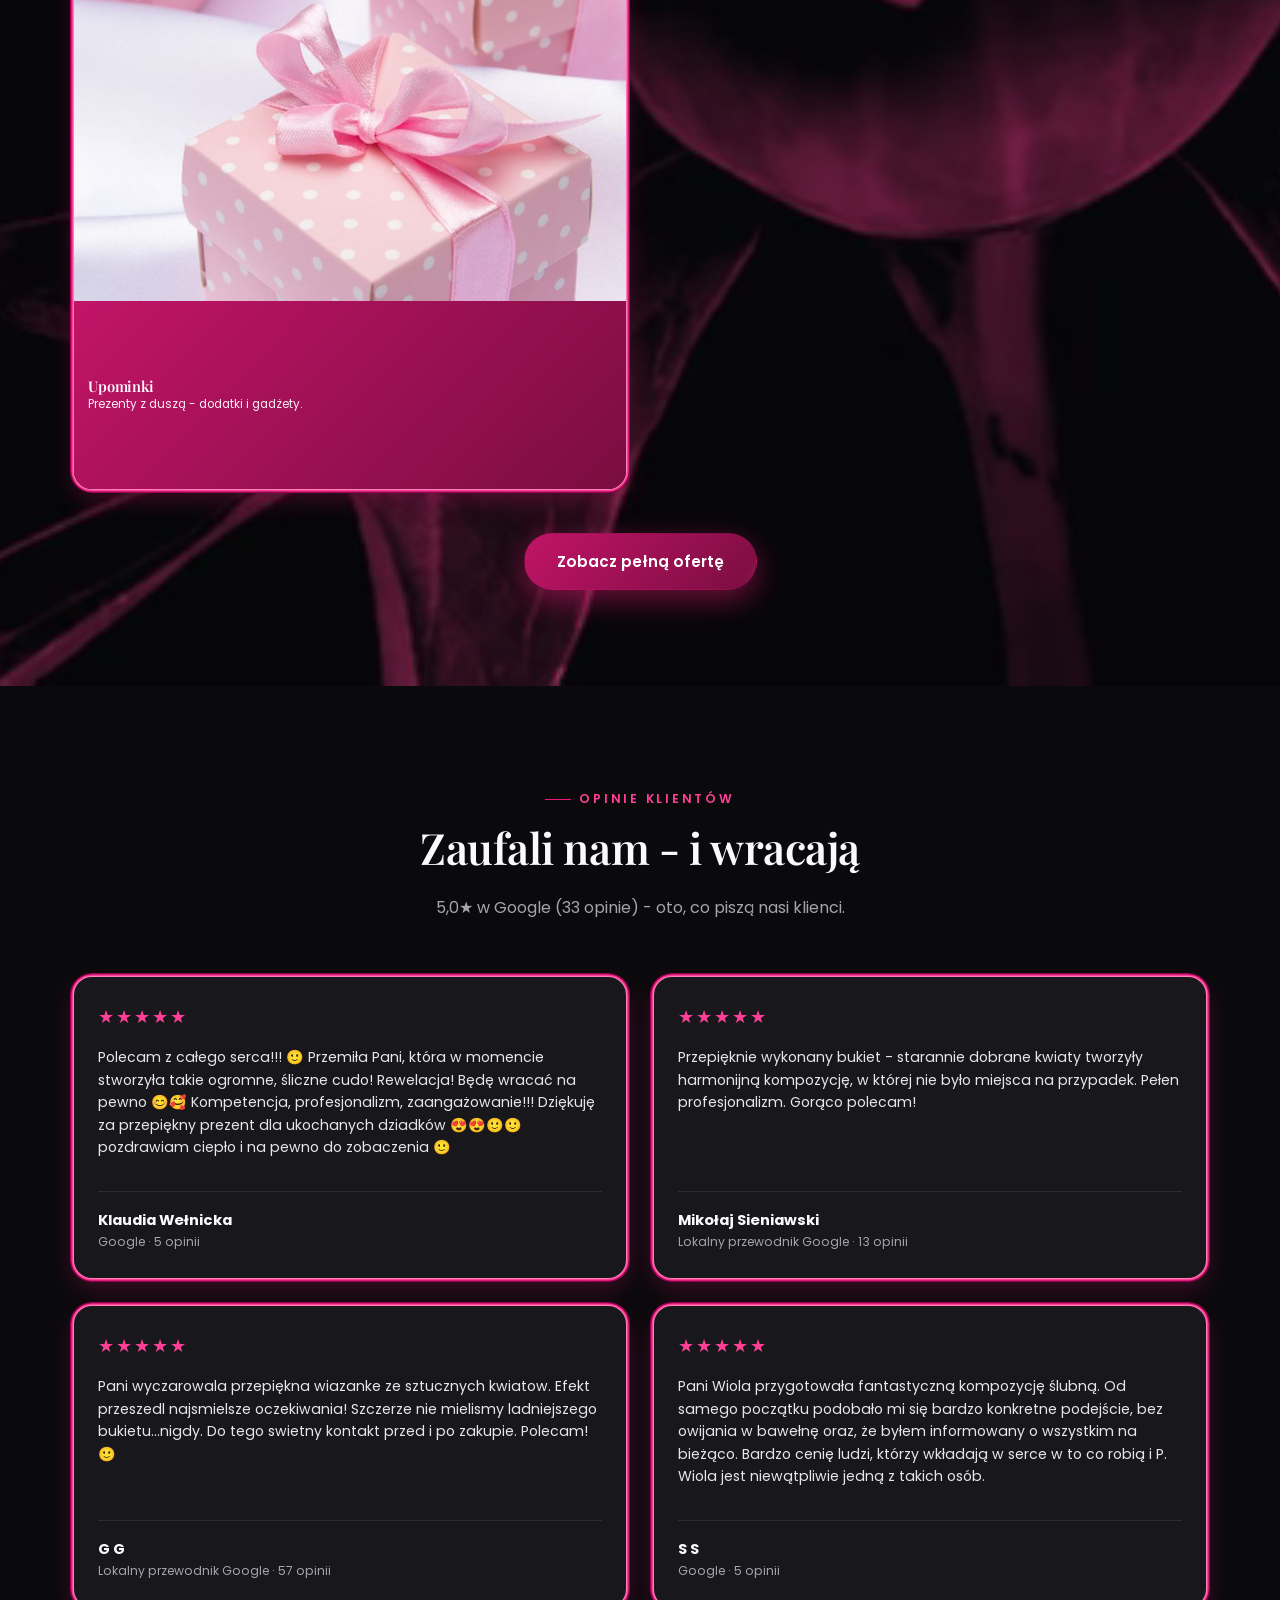
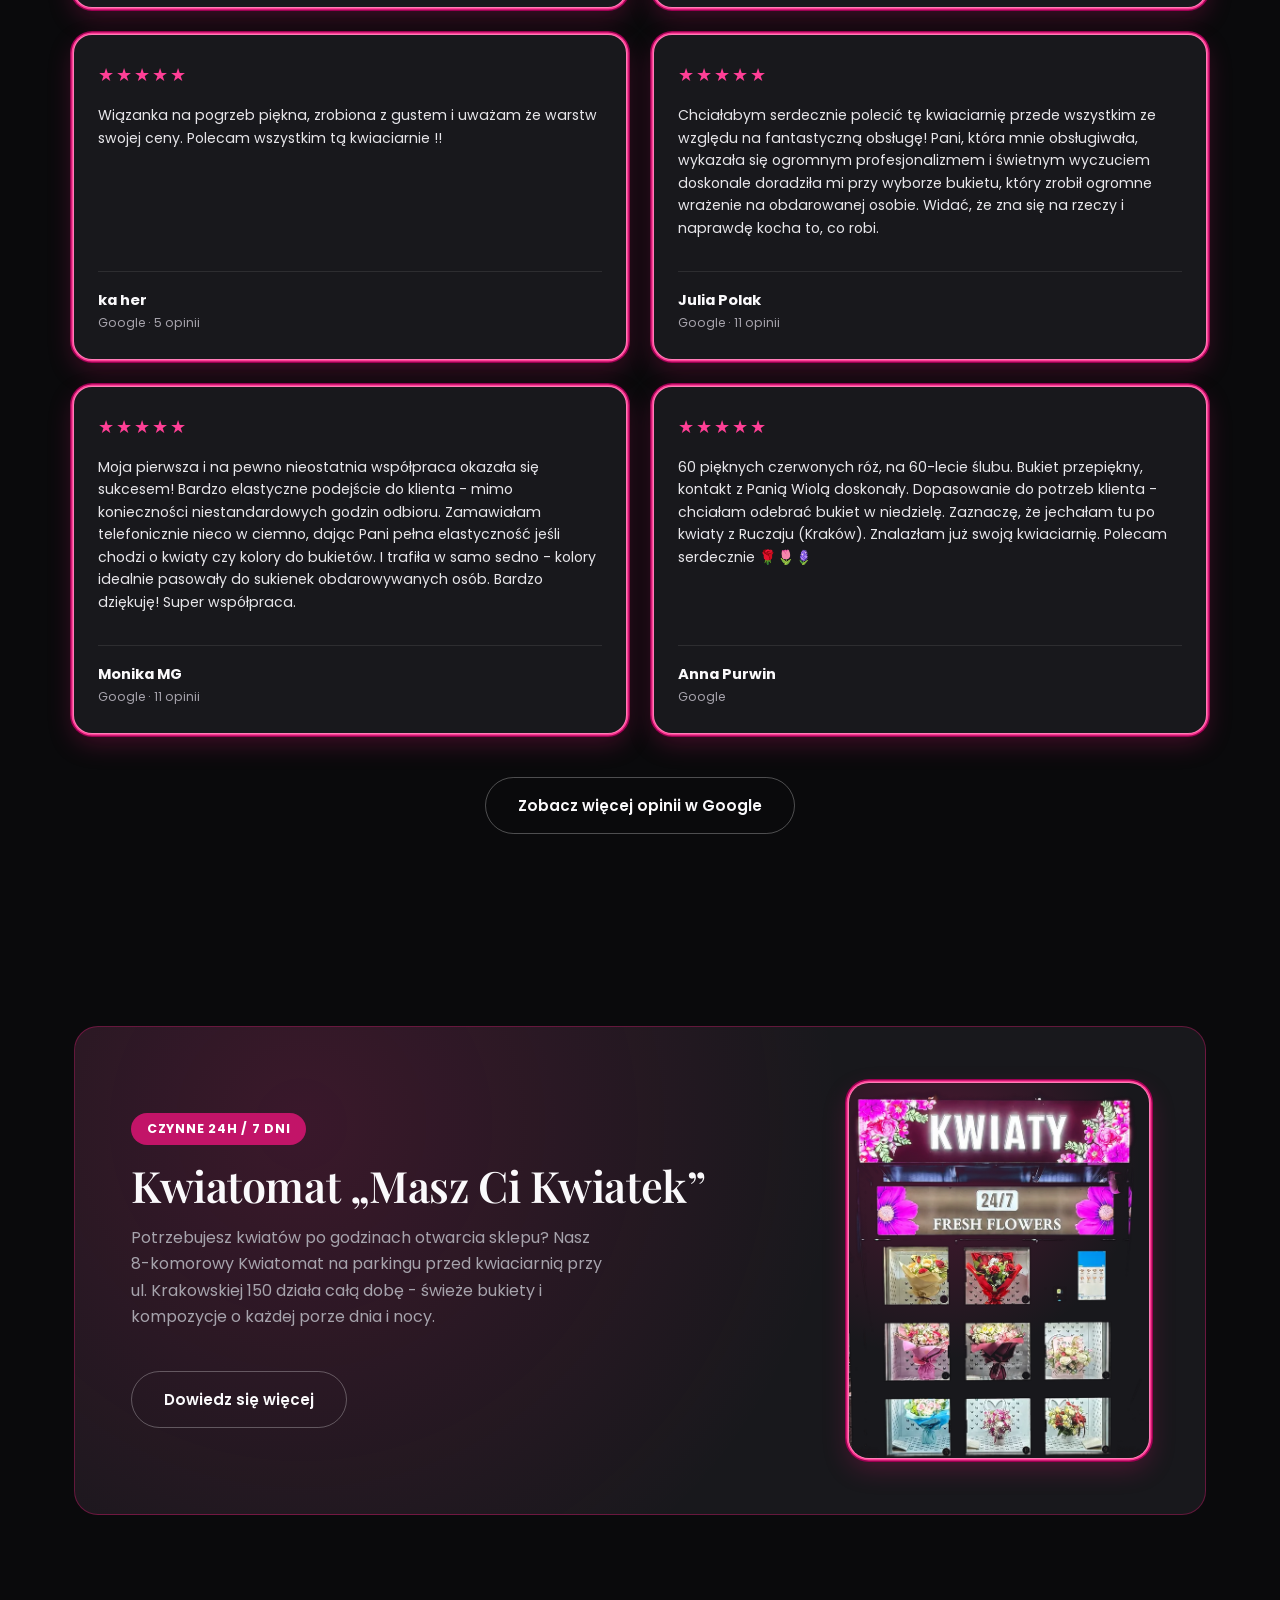
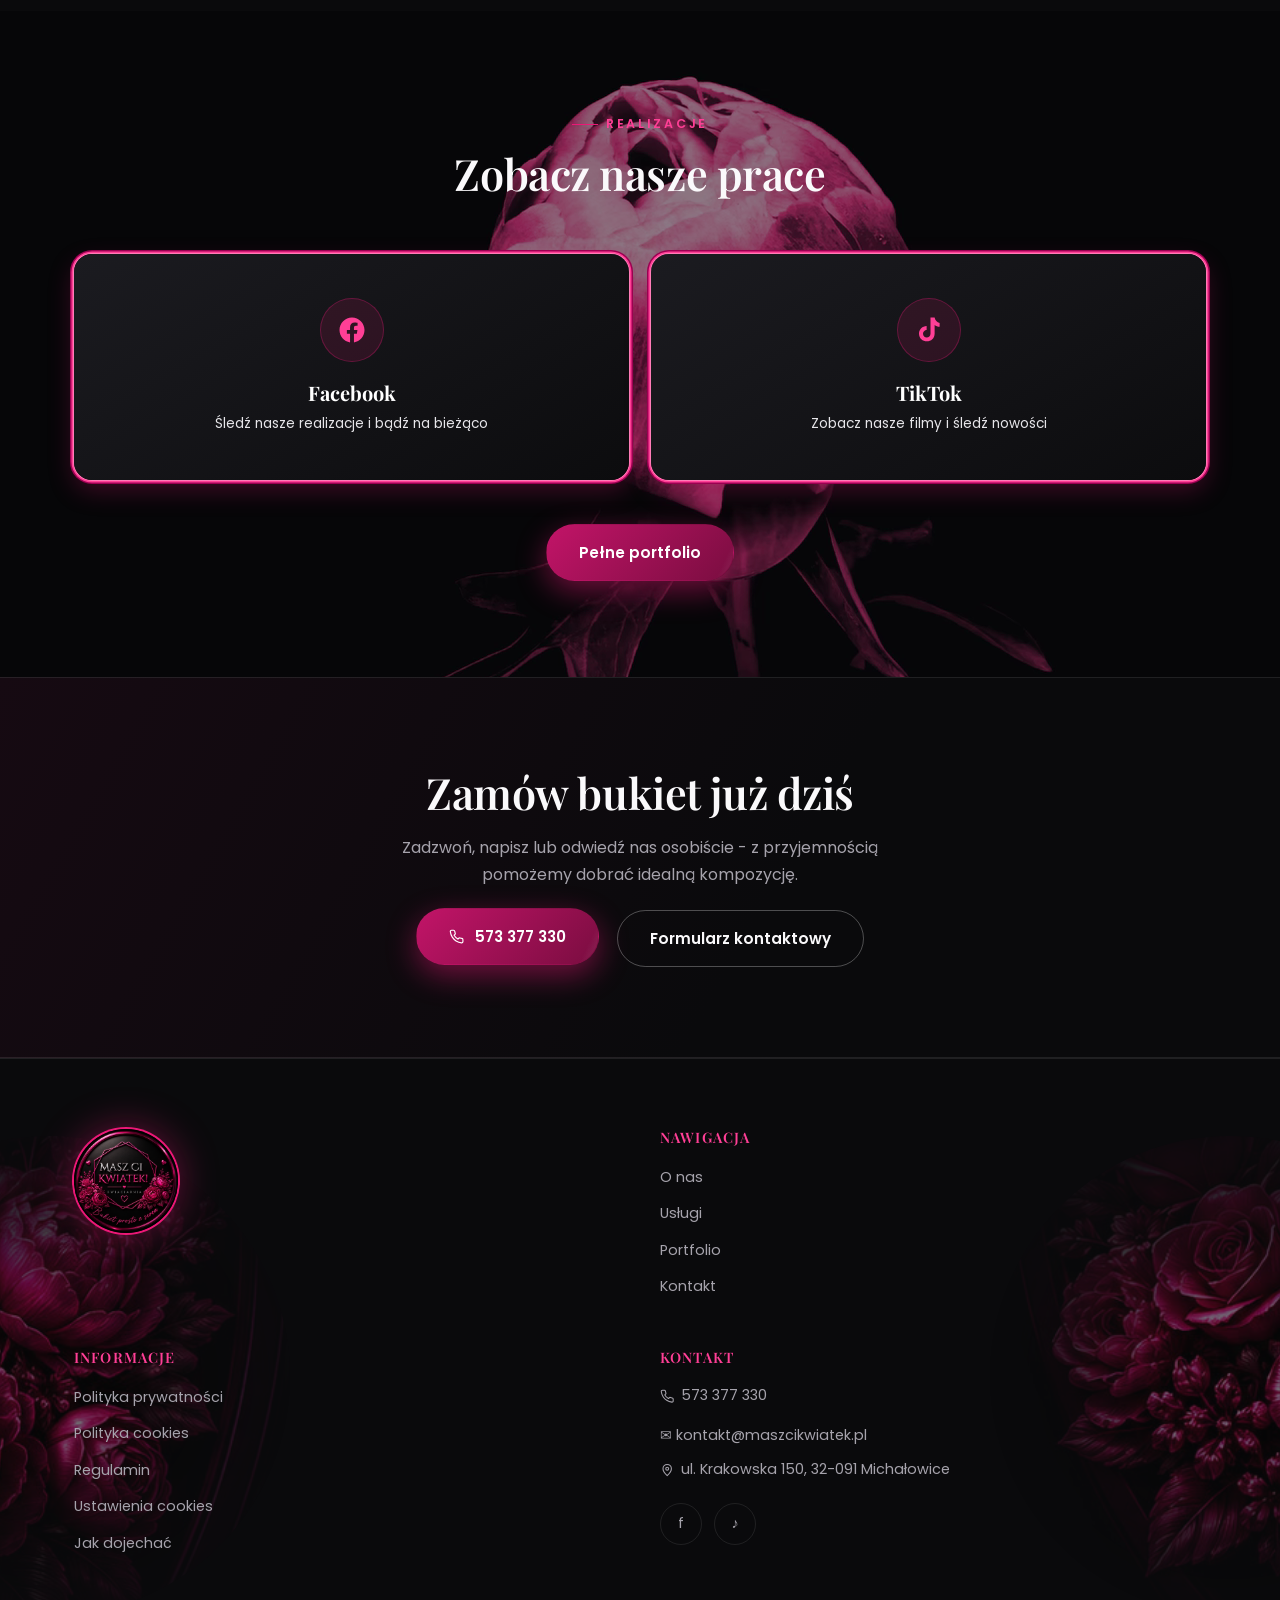
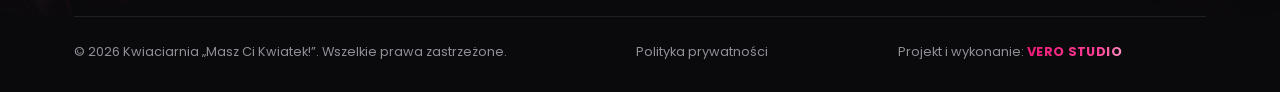
==== commit d59e695c: "Turn homepage portfolio teaser into Facebook/TikTok follow tiles Remove the "Nasza kwiaciarnia" tile" ====
--- a/index.html
+++ b/index.html
@@ -9,7 +9,7 @@
 <link rel="icon" href="assets/img/logo.png" type="image/png">
 <link rel="preconnect" href="https://fonts.googleapis.com">
 <link href="https://fonts.googleapis.com/css2?family=Playfair+Display:ital,wght@0,500;0,600;0,700;0,800;1,500;1,600;1,700&family=Poppins:wght@300;400;500;600;700;800&display=swap" rel="stylesheet">
-<link rel="stylesheet" href="assets/css/style.css?v=22">
+<link rel="stylesheet" href="assets/css/style.css?v=23">
 
 <meta property="og:title" content="Kwiaciarnia „Masz Ci Kwiatek!” - Michałowice">
 <meta property="og:description" content="Bukiety, kompozycje okolicznościowe, dekoracje ślubne i eventowe. Kwiatomat czynny 24h. ul. Krakowska 150, Michałowice.">
@@ -269,10 +269,15 @@
       <div class="eyebrow">Realizacje</div>
       <h2>Zobacz nasze prace</h2>
     </div>
-    <div class="portfolio-grid">
-      <div class="portfolio-tile reveal"><div class="tile-ico"><svg viewBox="0 0 24 24" width="1.5em" height="1.5em" fill="none" stroke="currentColor" stroke-width="1.6" stroke-linecap="round" stroke-linejoin="round" aria-hidden="true"><circle cx="12" cy="12" r="1.6" fill="currentColor" stroke="none"/><path d="M12 10.2c-1.6-1.4-1.8-3.4-.4-4.8 1.4-1.4 3.4-1.2 4.8.4-1.4 1.6-3.4 1.8-4.4 4.4Z"/><path d="M13.8 12c1.4-1.6 3.4-1.8 4.8-.4 1.4 1.4 1.2 3.4-.4 4.8-1.6-1.4-1.8-3.4-4.4-4.4Z"/><path d="M12 13.8c1.6 1.4 1.8 3.4.4 4.8-1.4 1.4-3.4 1.2-4.8-.4 1.4-1.6 3.4-1.8 4.4-4.4Z"/><path d="M10.2 12c-1.4 1.6-3.4 1.8-4.8.4-1.4-1.4-1.2-3.4.4-4.8 1.6 1.4 1.8 3.4 4.4 4.4Z"/></svg></div><div class="tile-label"><strong>Nasza kwiaciarnia</strong><span>ul. Krakowska 150</span></div></div>
-      <div class="portfolio-tile reveal"><div class="tile-ico"><svg viewBox="0 0 24 24" width="1.5em" height="1.5em" fill="none" stroke="currentColor" stroke-width="1.6" stroke-linecap="round" stroke-linejoin="round" aria-hidden="true"><circle cx="9.5" cy="14.5" r="4"/><circle cx="16" cy="13" r="3"/><path d="M16 10 15 6.5h2L16 10Z"/></svg></div><div class="tile-label"><strong>Bukiety ślubne</strong><span>Zobacz na Facebooku</span></div></div>
-      <div class="portfolio-tile reveal"><div class="tile-ico"><svg viewBox="0 0 24 24" width="1.5em" height="1.5em" fill="none" stroke="currentColor" stroke-width="1.6" stroke-linecap="round" stroke-linejoin="round" aria-hidden="true"><path d="M12 3.2c-2.7 2.1-3.8 4.7-3.8 6.8a3.8 3.8 0 0 0 7.6 0c0-2.1-1.1-4.7-3.8-6.8Z"/><path d="M12 13.6V21"/><path d="M12 16.2c-2-.2-3.3-1.7-3.3-3.6"/><path d="M12 18.4c2-.2 3.3-1.9 3.3-3.8"/></svg></div><div class="tile-label"><strong>Kompozycje okolicznościowe</strong><span>Zobacz na TikToku</span></div></div>
+    <div class="portfolio-grid-social">
+      <a href="https://www.facebook.com/share/1DRxV6XuJZ/?mibextid=wwXIfr" target="_blank" rel="noopener" class="portfolio-tile tile-social reveal">
+        <span class="tile-social-icon" aria-hidden="true"><svg viewBox="0 0 24 24" fill="currentColor"><path d="M22 12.06C22 6.51 17.52 2 12 2S2 6.51 2 12.06c0 5 3.66 9.15 8.44 9.94v-7.03H7.9v-2.91h2.54V9.85c0-2.51 1.49-3.89 3.77-3.89 1.09 0 2.24.2 2.24.2v2.46h-1.26c-1.24 0-1.63.77-1.63 1.56v1.88h2.78l-.44 2.91h-2.34V22c4.78-.79 8.44-4.94 8.44-9.94Z"/></svg></span>
+        <div class="tile-label"><strong>Facebook</strong><span>Śledź nasze realizacje i bądź na bieżąco</span></div>
+      </a>
+      <a href="https://www.tiktok.com/@vie.vero.kwiaciarnia" target="_blank" rel="noopener" class="portfolio-tile tile-social reveal">
+        <span class="tile-social-icon" aria-hidden="true"><svg viewBox="0 0 24 24" fill="currentColor"><path d="M16.5 2c.4 2.2 1.9 3.9 4 4.3v3.1c-1.5 0-2.9-.5-4-1.4v6.9c0 3.6-2.9 6.1-6.2 6.1S4 18.5 4 14.9c0-3.4 2.7-6 6.1-6.1v3.2c-1.6.1-2.9 1.4-2.9 3 0 1.7 1.4 3 3 3s3-1.3 3-3V2h3.3Z"/></svg></span>
+        <div class="tile-label"><strong>TikTok</strong><span>Zobacz nasze filmy i śledź nowości</span></div>
+      </a>
     </div>
     <div style="text-align:center; margin-top:44px;">
       <a href="portfolio.html" class="btn btn-primary">Pełne portfolio</a>
--- a/assets/css/style.css
+++ b/assets/css/style.css
@@ -387,6 +387,22 @@
 .portfolio-tile .tile-label{ position:relative; z-index:1; }
 .portfolio-tile .tile-label strong{ display:block; color:#fff; font-family:var(--ff-head); font-size:1.15rem; }
 .portfolio-tile .tile-label span{ font-size:.78rem; color:var(--pink-2); }
+
+.portfolio-grid-social{ display:grid; grid-template-columns:repeat(2,1fr); gap:22px; }
+.portfolio-tile.tile-social{
+  aspect-ratio:auto; align-items:center; justify-content:center; text-align:center;
+  flex-direction:column; gap:14px; padding:44px 22px; text-decoration:none;
+}
+.portfolio-tile.tile-social::before{ content:none; }
+.portfolio-tile.tile-social:hover{ box-shadow:var(--ring-3d-hover); transform:translateY(-4px); }
+.tile-social-icon{
+  width:64px; height:64px; border-radius:50%; display:flex; align-items:center; justify-content:center;
+  background:rgba(236,24,119,.12); border:1px solid rgba(236,24,119,.3); color:var(--pink-2); flex-shrink:0;
+}
+.tile-social-icon svg{ width:30px; height:30px; }
+.portfolio-tile.tile-social .tile-label strong{ font-size:1.25rem; }
+.portfolio-tile.tile-social .tile-label span{ display:block; margin-top:4px; color:var(--silver); font-size:.85rem; }
+@media (max-width:560px){ .portfolio-grid-social{ grid-template-columns:1fr; } }
 .portfolio-tile:hover{ box-shadow:var(--ring-3d-hover); }
 .tile-play{
   position:absolute; top:50%; left:50%; z-index:1; transform:translate(-50%,-50%);
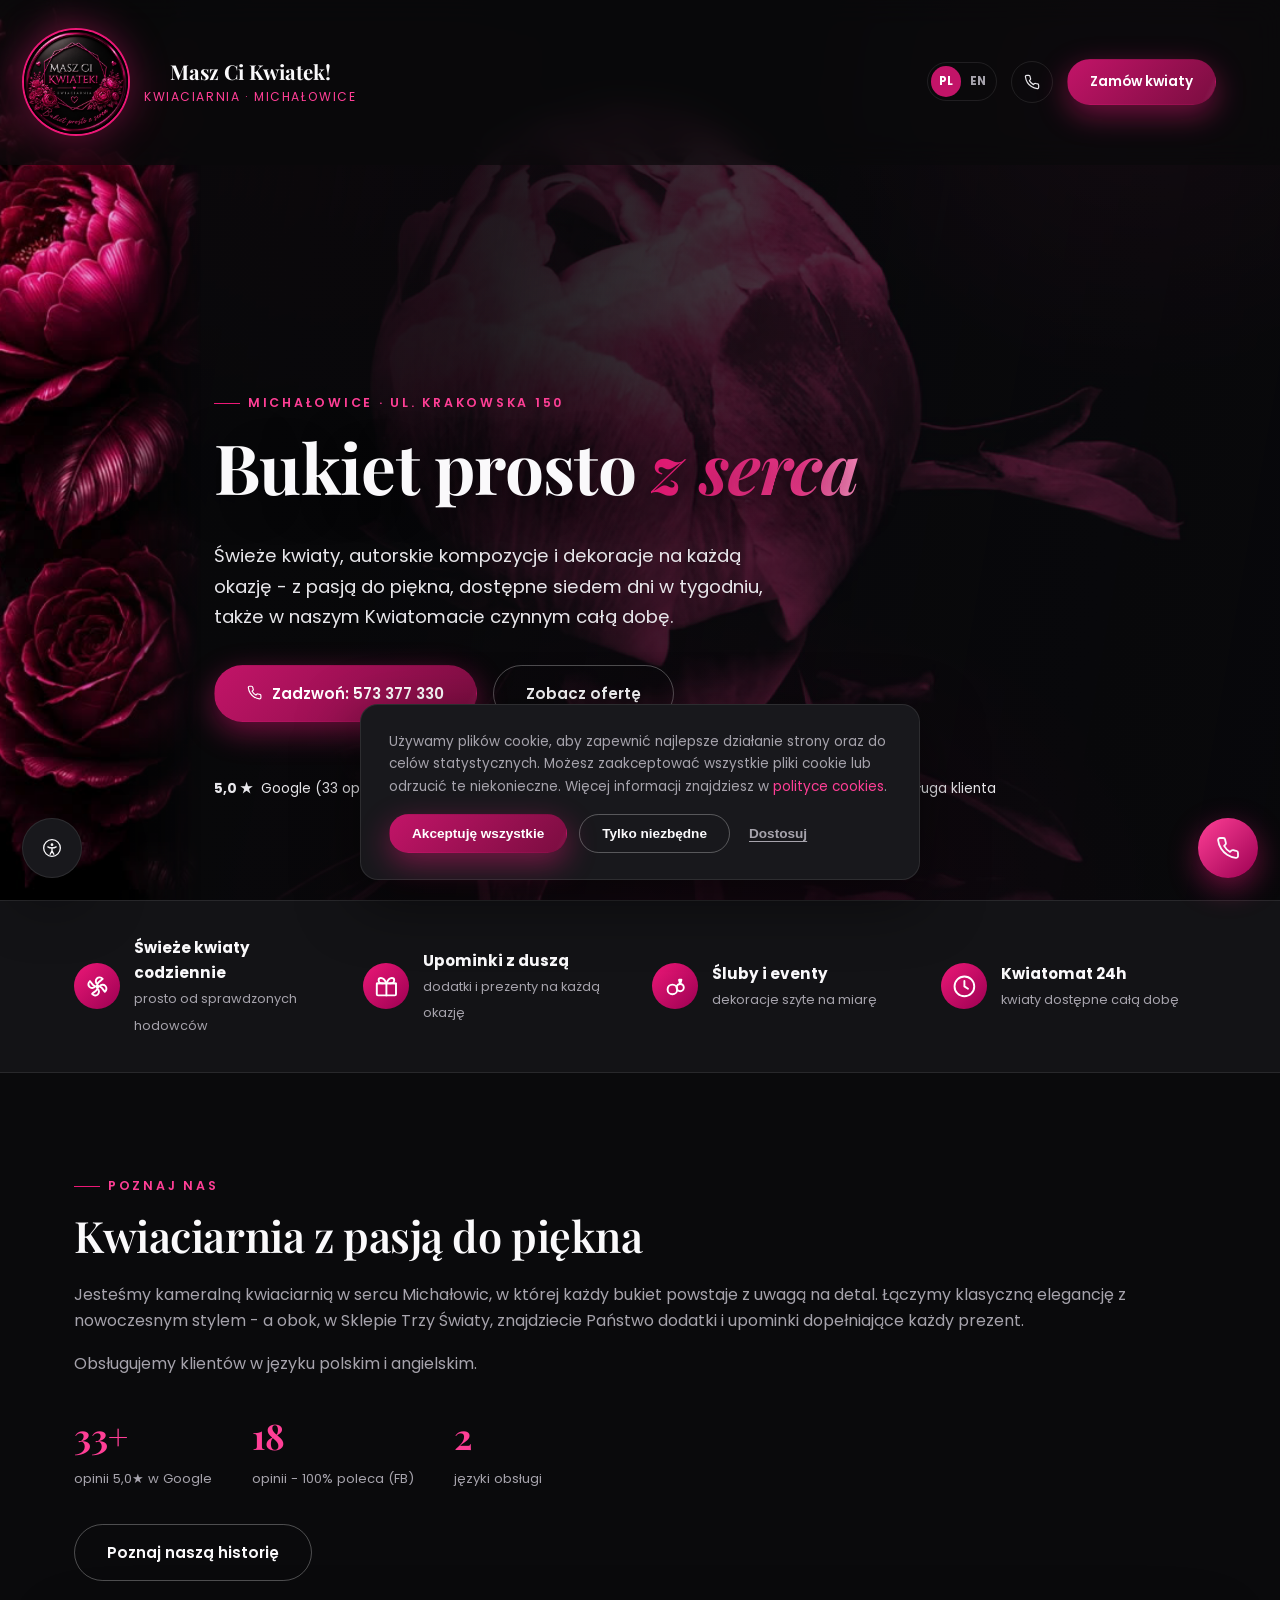
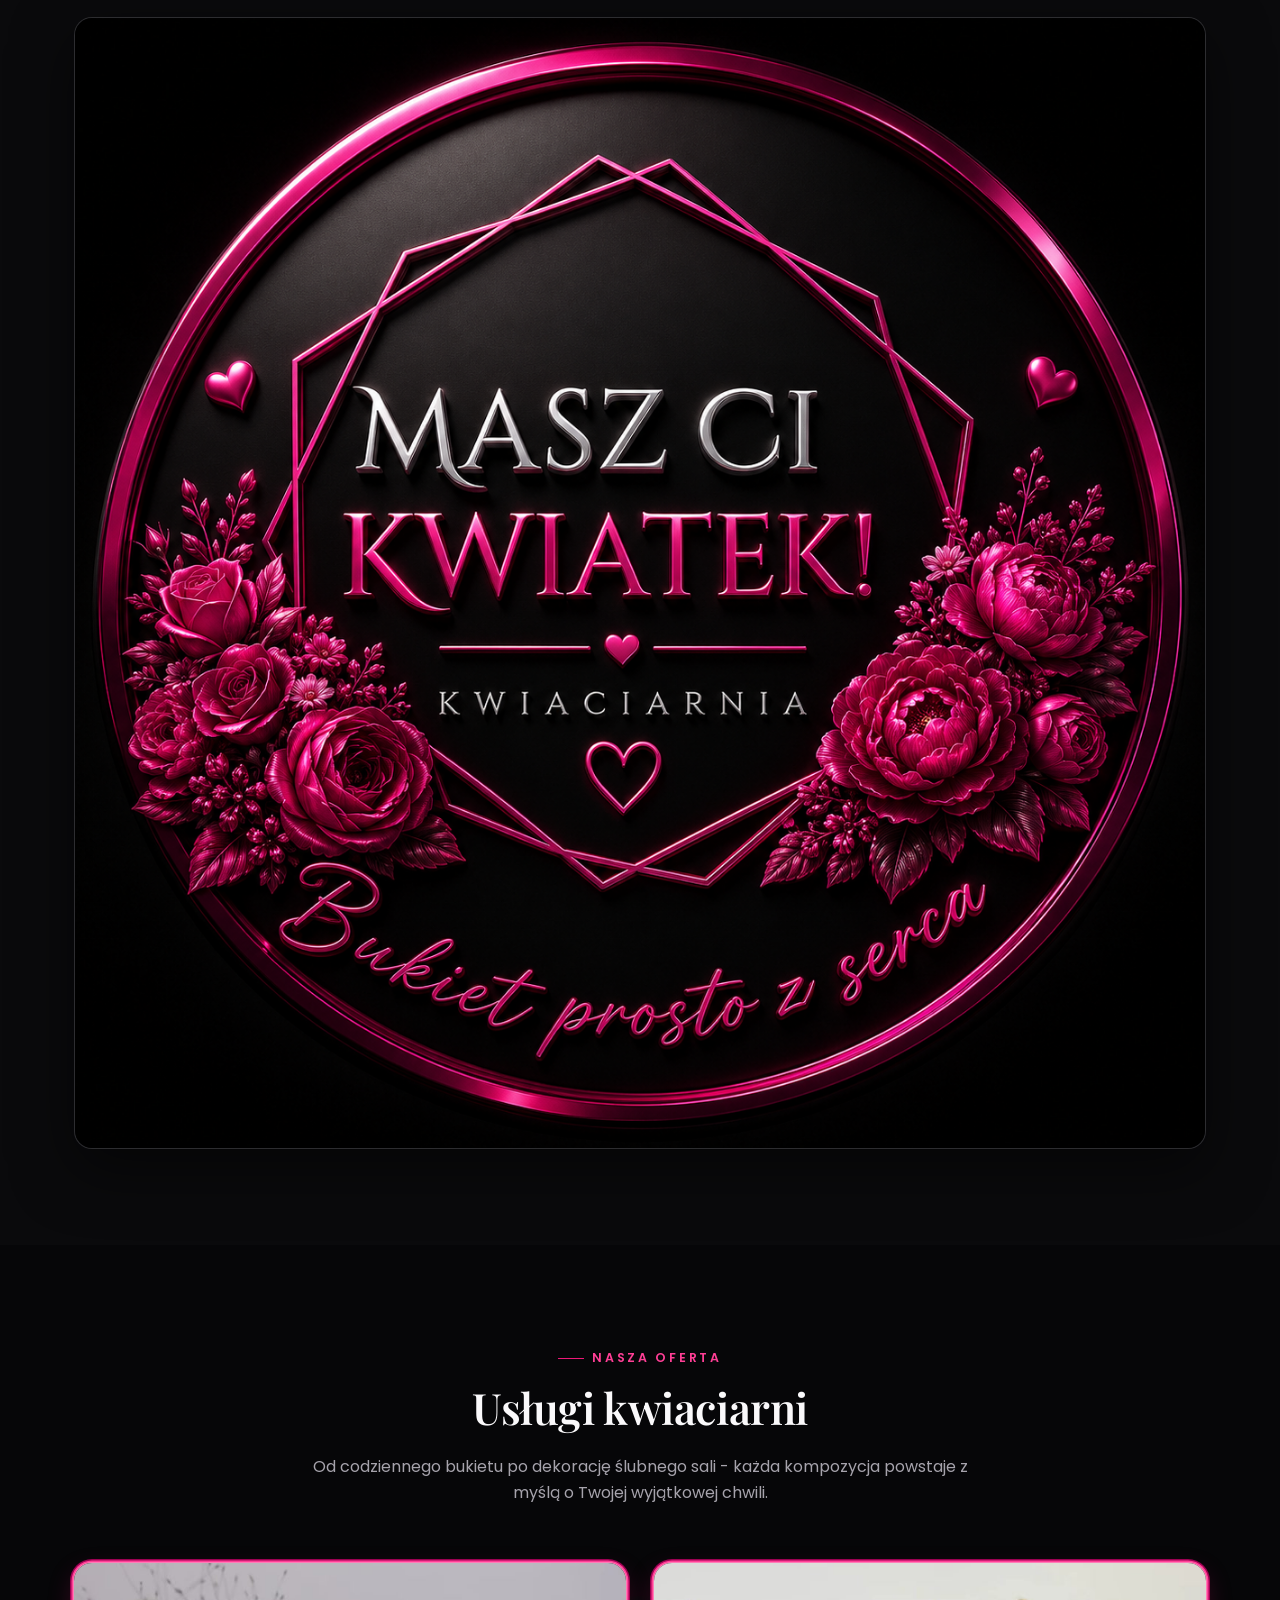
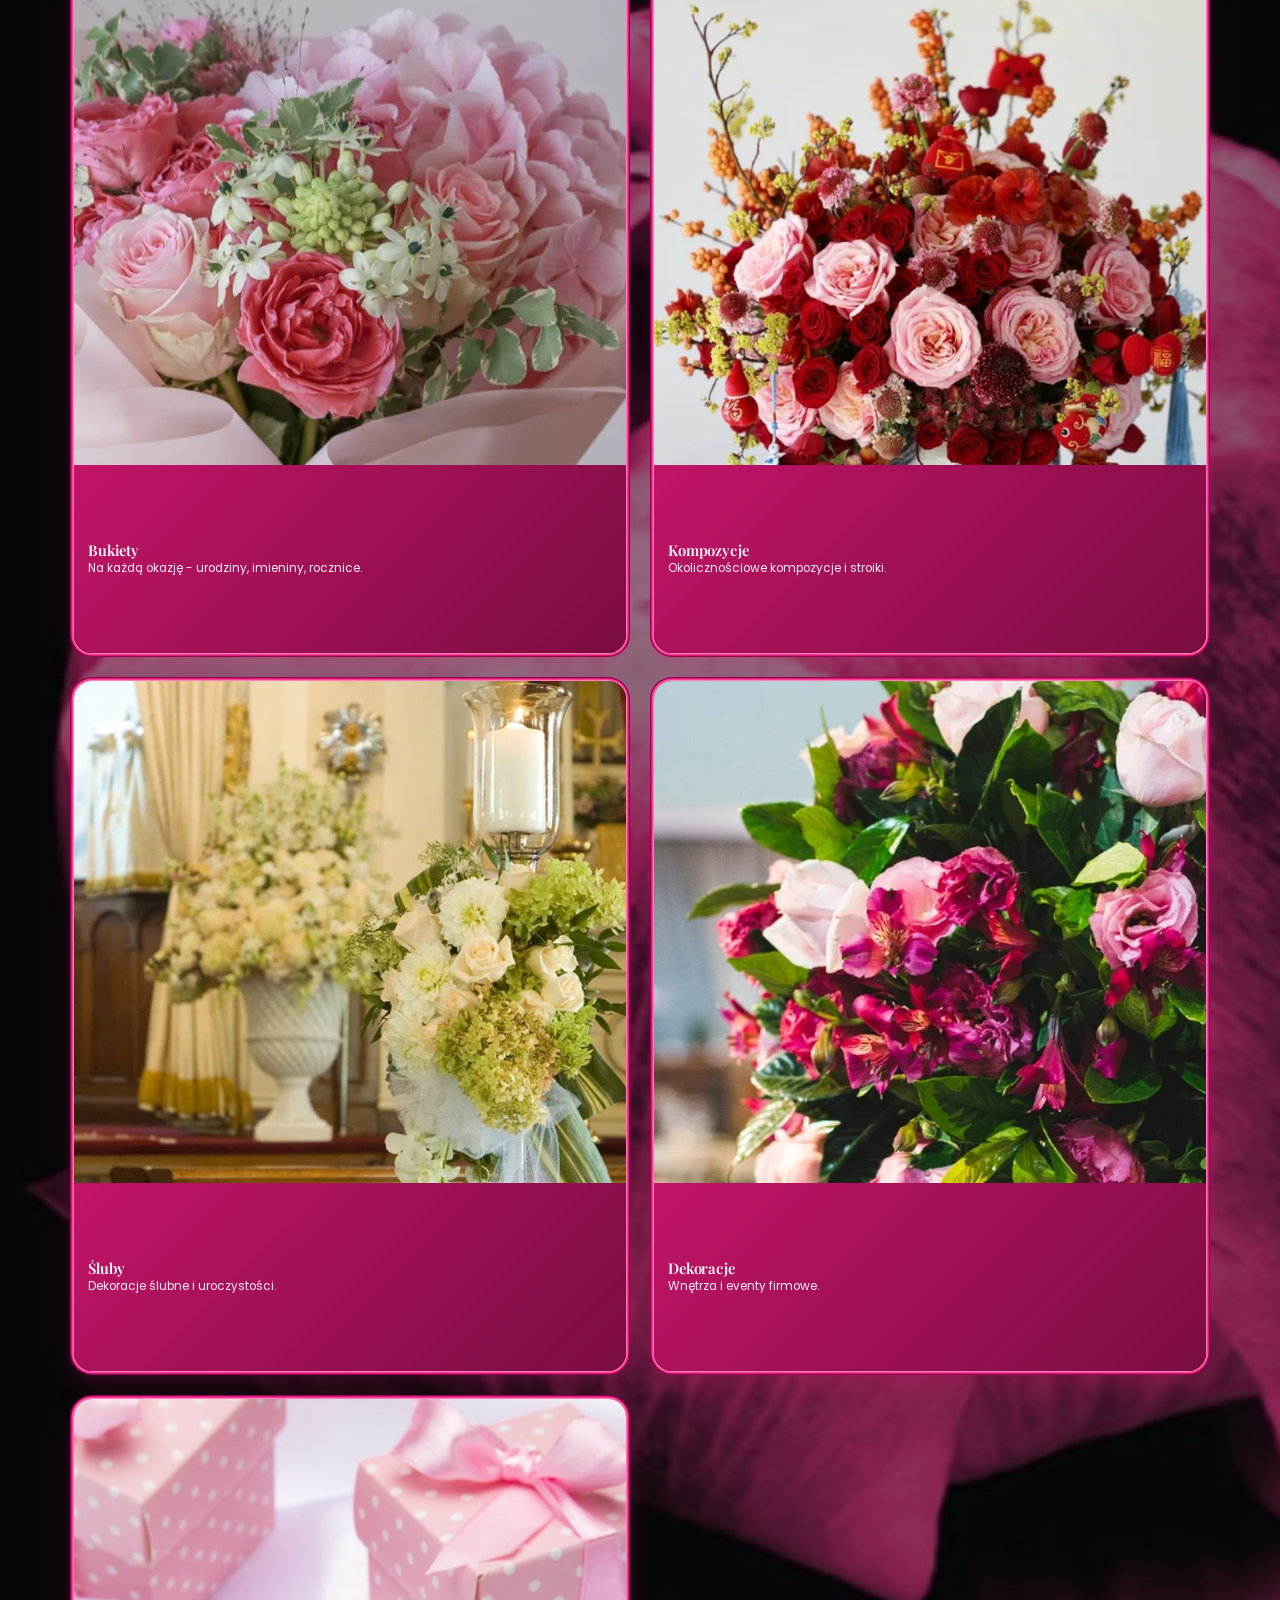
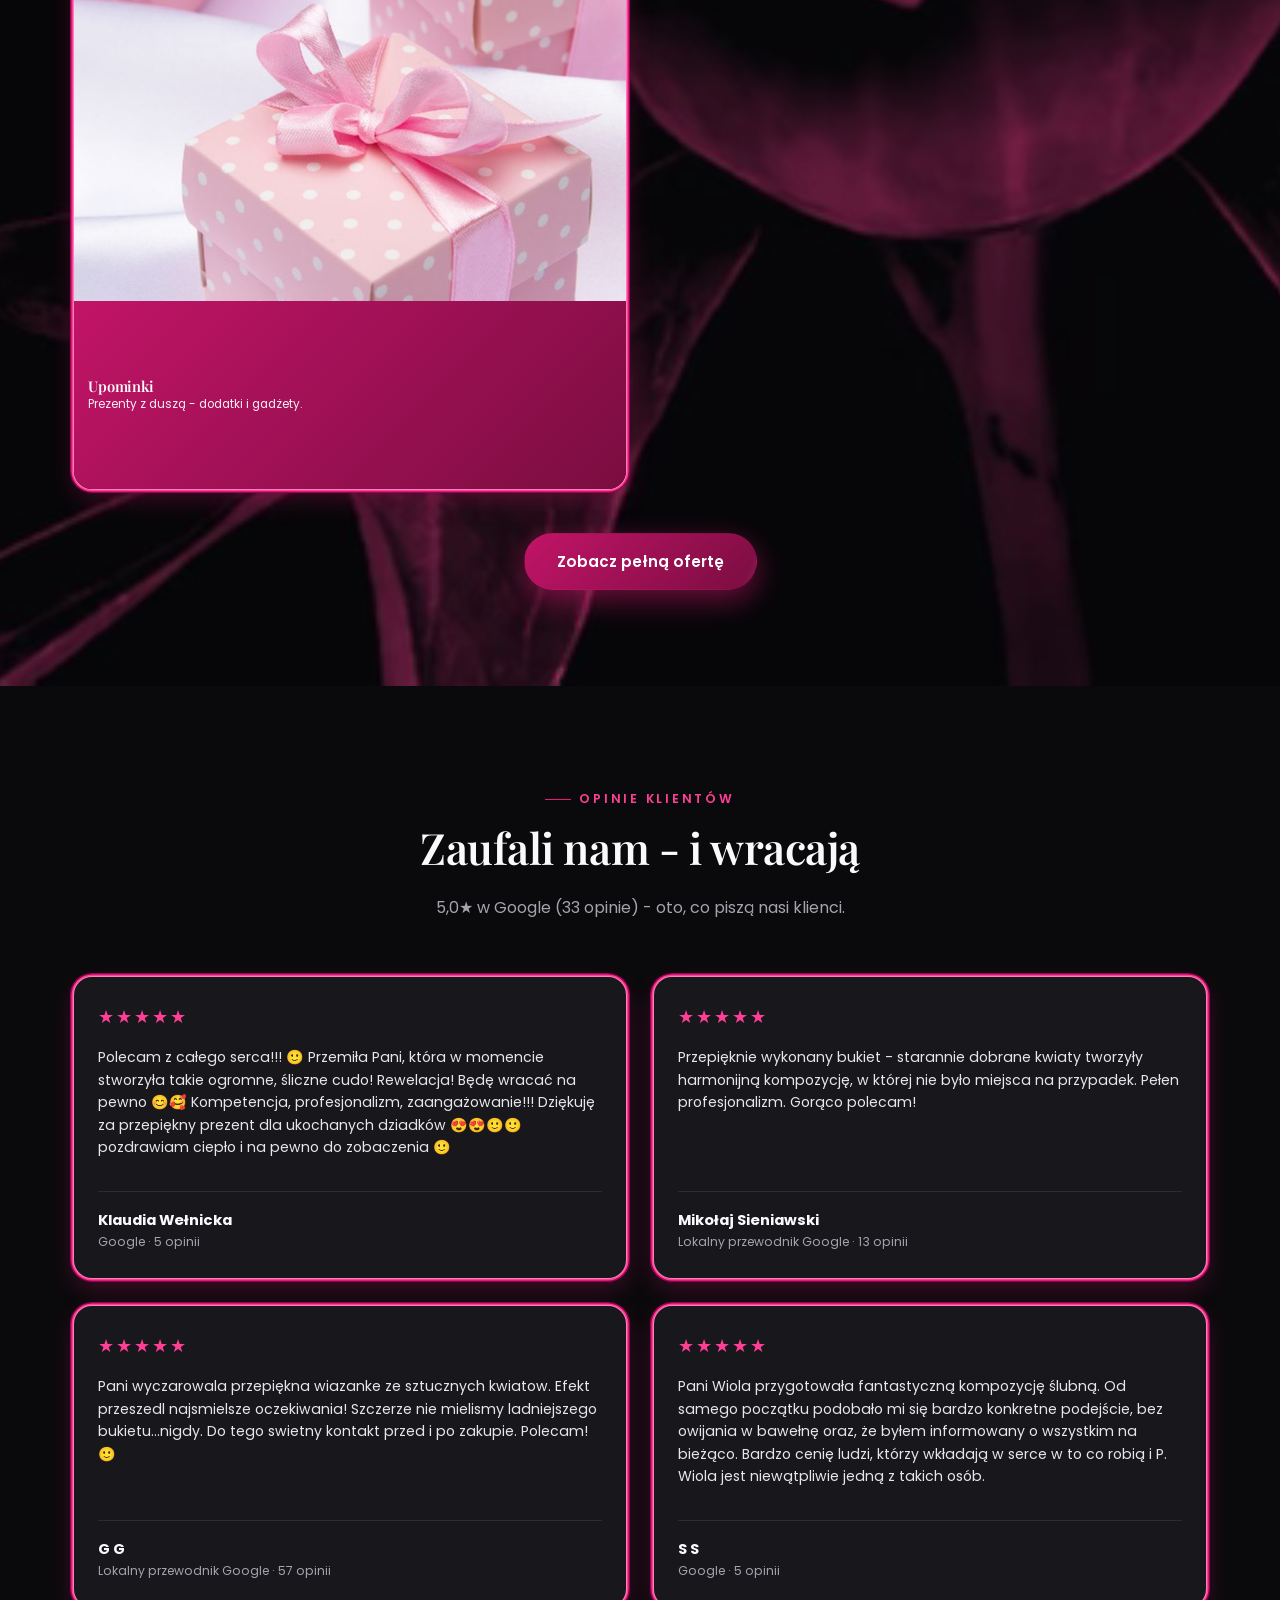
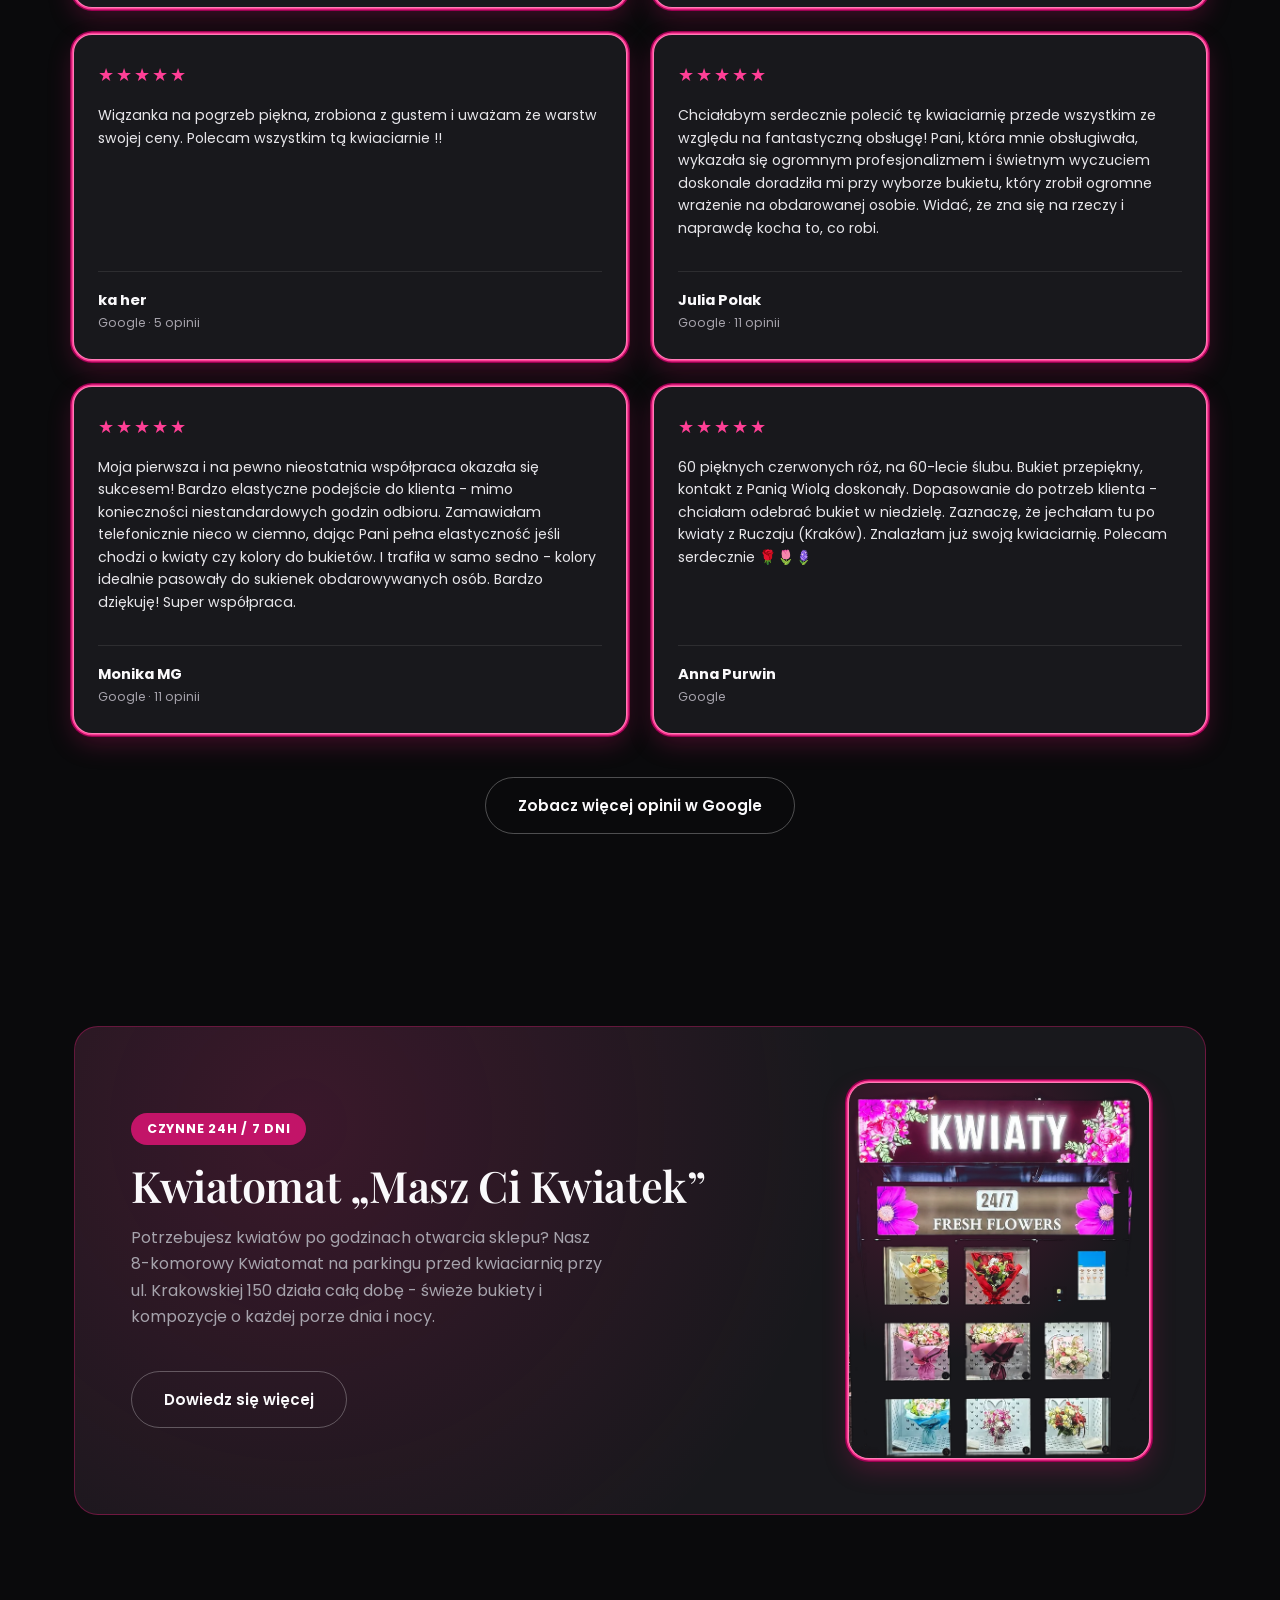
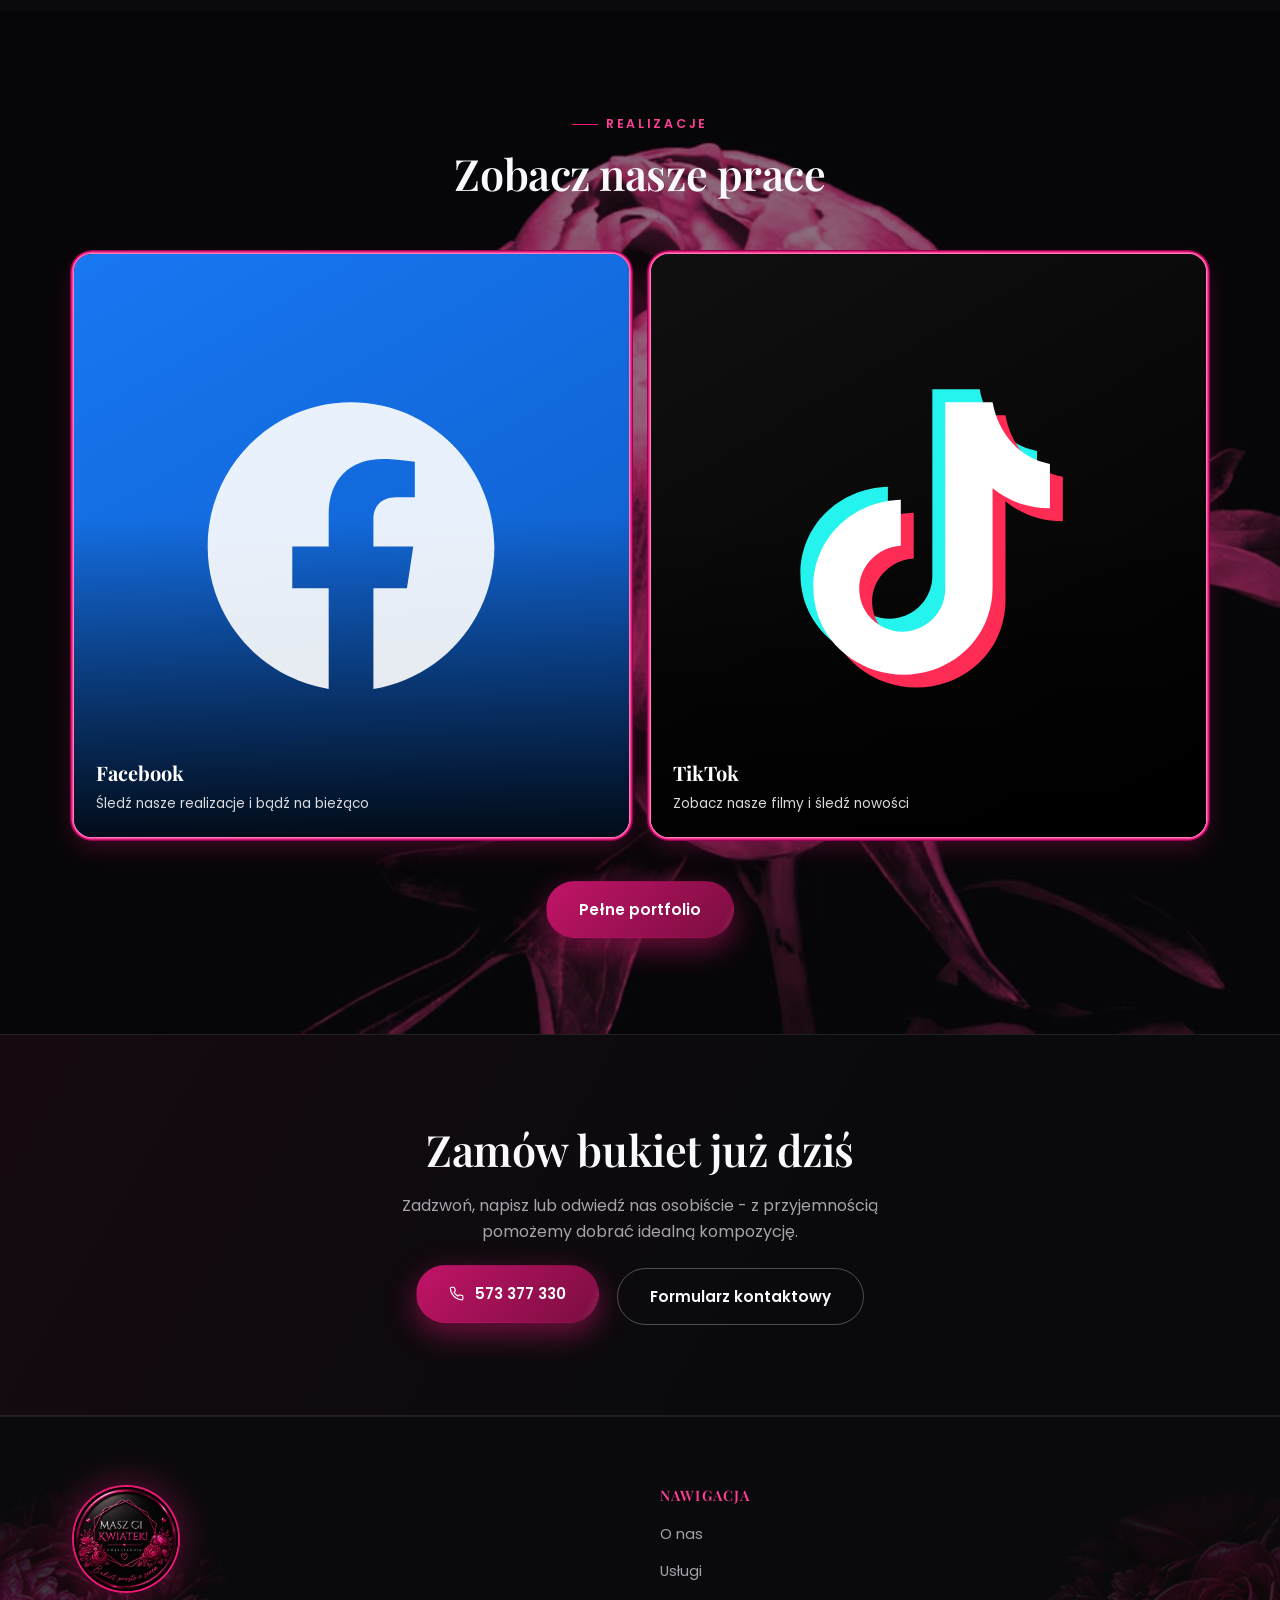
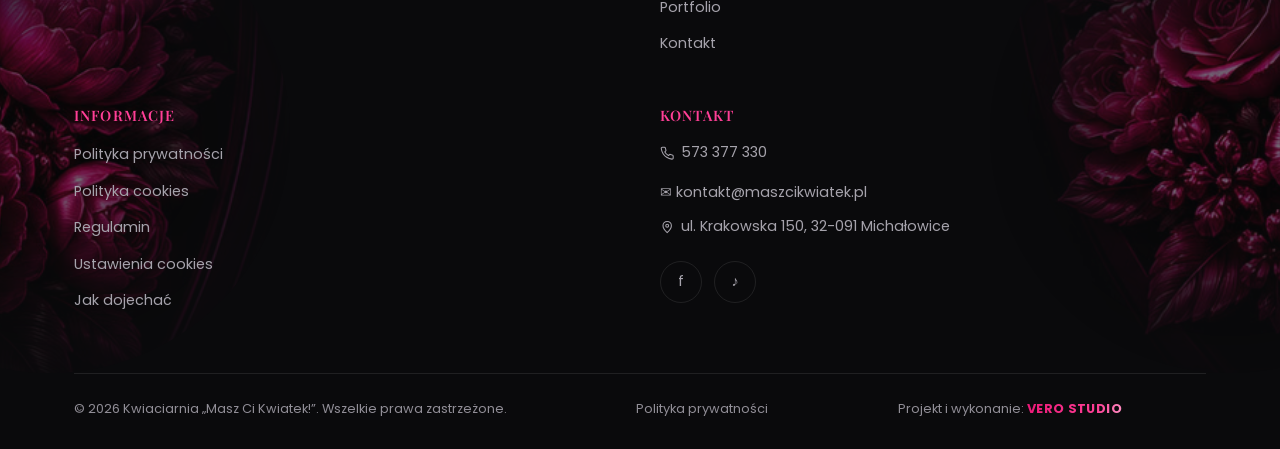
==== commit 61ad2f9d: "Give homepage social tiles a large icon and real brand colors Make the Facebook/TikTok icon fill mos" ====
--- a/index.html
+++ b/index.html
@@ -9,7 +9,7 @@
 <link rel="icon" href="assets/img/logo.png" type="image/png">
 <link rel="preconnect" href="https://fonts.googleapis.com">
 <link href="https://fonts.googleapis.com/css2?family=Playfair+Display:ital,wght@0,500;0,600;0,700;0,800;1,500;1,600;1,700&family=Poppins:wght@300;400;500;600;700;800&display=swap" rel="stylesheet">
-<link rel="stylesheet" href="assets/css/style.css?v=23">
+<link rel="stylesheet" href="assets/css/style.css?v=25">
 
 <meta property="og:title" content="Kwiaciarnia „Masz Ci Kwiatek!” - Michałowice">
 <meta property="og:description" content="Bukiety, kompozycje okolicznościowe, dekoracje ślubne i eventowe. Kwiatomat czynny 24h. ul. Krakowska 150, Michałowice.">
@@ -270,12 +270,18 @@
       <h2>Zobacz nasze prace</h2>
     </div>
     <div class="portfolio-grid-social">
-      <a href="https://www.facebook.com/share/1DRxV6XuJZ/?mibextid=wwXIfr" target="_blank" rel="noopener" class="portfolio-tile tile-social reveal">
-        <span class="tile-social-icon" aria-hidden="true"><svg viewBox="0 0 24 24" fill="currentColor"><path d="M22 12.06C22 6.51 17.52 2 12 2S2 6.51 2 12.06c0 5 3.66 9.15 8.44 9.94v-7.03H7.9v-2.91h2.54V9.85c0-2.51 1.49-3.89 3.77-3.89 1.09 0 2.24.2 2.24.2v2.46h-1.26c-1.24 0-1.63.77-1.63 1.56v1.88h2.78l-.44 2.91h-2.34V22c4.78-.79 8.44-4.94 8.44-9.94Z"/></svg></span>
+      <a href="https://www.facebook.com/share/1DRxV6XuJZ/?mibextid=wwXIfr" target="_blank" rel="noopener" class="portfolio-tile tile-social tile-fb reveal">
+        <span class="tile-social-bgicon" aria-hidden="true"><svg viewBox="0 0 24 24" fill="currentColor"><path d="M22 12.06C22 6.51 17.52 2 12 2S2 6.51 2 12.06c0 5 3.66 9.15 8.44 9.94v-7.03H7.9v-2.91h2.54V9.85c0-2.51 1.49-3.89 3.77-3.89 1.09 0 2.24.2 2.24.2v2.46h-1.26c-1.24 0-1.63.77-1.63 1.56v1.88h2.78l-.44 2.91h-2.34V22c4.78-.79 8.44-4.94 8.44-9.94Z"/></svg></span>
         <div class="tile-label"><strong>Facebook</strong><span>Śledź nasze realizacje i bądź na bieżąco</span></div>
       </a>
-      <a href="https://www.tiktok.com/@vie.vero.kwiaciarnia" target="_blank" rel="noopener" class="portfolio-tile tile-social reveal">
-        <span class="tile-social-icon" aria-hidden="true"><svg viewBox="0 0 24 24" fill="currentColor"><path d="M16.5 2c.4 2.2 1.9 3.9 4 4.3v3.1c-1.5 0-2.9-.5-4-1.4v6.9c0 3.6-2.9 6.1-6.2 6.1S4 18.5 4 14.9c0-3.4 2.7-6 6.1-6.1v3.2c-1.6.1-2.9 1.4-2.9 3 0 1.7 1.4 3 3 3s3-1.3 3-3V2h3.3Z"/></svg></span>
+      <a href="https://www.tiktok.com/@vie.vero.kwiaciarnia" target="_blank" rel="noopener" class="portfolio-tile tile-social tile-tiktok reveal">
+        <span class="tile-social-bgicon" aria-hidden="true">
+          <svg viewBox="0 0 24 24">
+            <path fill="#25F4EE" transform="translate(-0.9,-0.9)" d="M16.5 2c.4 2.2 1.9 3.9 4 4.3v3.1c-1.5 0-2.9-.5-4-1.4v6.9c0 3.6-2.9 6.1-6.2 6.1S4 18.5 4 14.9c0-3.4 2.7-6 6.1-6.1v3.2c-1.6.1-2.9 1.4-2.9 3 0 1.7 1.4 3 3 3s3-1.3 3-3V2h3.3Z"/>
+            <path fill="#FE2C55" transform="translate(0.9,0.9)" d="M16.5 2c.4 2.2 1.9 3.9 4 4.3v3.1c-1.5 0-2.9-.5-4-1.4v6.9c0 3.6-2.9 6.1-6.2 6.1S4 18.5 4 14.9c0-3.4 2.7-6 6.1-6.1v3.2c-1.6.1-2.9 1.4-2.9 3 0 1.7 1.4 3 3 3s3-1.3 3-3V2h3.3Z"/>
+            <path fill="#fff" d="M16.5 2c.4 2.2 1.9 3.9 4 4.3v3.1c-1.5 0-2.9-.5-4-1.4v6.9c0 3.6-2.9 6.1-6.2 6.1S4 18.5 4 14.9c0-3.4 2.7-6 6.1-6.1v3.2c-1.6.1-2.9 1.4-2.9 3 0 1.7 1.4 3 3 3s3-1.3 3-3V2h3.3Z"/>
+          </svg>
+        </span>
         <div class="tile-label"><strong>TikTok</strong><span>Zobacz nasze filmy i śledź nowości</span></div>
       </a>
     </div>
--- a/assets/css/style.css
+++ b/assets/css/style.css
@@ -390,18 +390,23 @@
 
 .portfolio-grid-social{ display:grid; grid-template-columns:repeat(2,1fr); gap:22px; }
 .portfolio-tile.tile-social{
-  aspect-ratio:auto; align-items:center; justify-content:center; text-align:center;
-  flex-direction:column; gap:14px; padding:44px 22px; text-decoration:none;
-}
-.portfolio-tile.tile-social::before{ content:none; }
+  align-items:flex-end; justify-content:flex-start; text-align:left;
+  text-decoration:none; background:#000;
+}
+.portfolio-tile.tile-social::before{
+  background:linear-gradient(180deg, transparent 45%, rgba(0,0,0,.88) 100%);
+}
 .portfolio-tile.tile-social:hover{ box-shadow:var(--ring-3d-hover); transform:translateY(-4px); }
-.tile-social-icon{
-  width:64px; height:64px; border-radius:50%; display:flex; align-items:center; justify-content:center;
-  background:rgba(236,24,119,.12); border:1px solid rgba(236,24,119,.3); color:var(--pink-2); flex-shrink:0;
-}
-.tile-social-icon svg{ width:30px; height:30px; }
+.tile-social-bgicon{
+  position:absolute; inset:0; display:flex; align-items:center; justify-content:center; z-index:0;
+}
+.tile-social-bgicon svg{ width:62%; height:62%; }
+.portfolio-tile.tile-fb{ background:linear-gradient(150deg,#1877F2,#0d5bc4); }
+.tile-fb .tile-social-bgicon svg{ color:rgba(255,255,255,.9); }
+.portfolio-tile.tile-tiktok{ background:linear-gradient(150deg,#101010,#000); }
+.portfolio-tile.tile-social .tile-label{ position:relative; z-index:1; }
 .portfolio-tile.tile-social .tile-label strong{ font-size:1.25rem; }
-.portfolio-tile.tile-social .tile-label span{ display:block; margin-top:4px; color:var(--silver); font-size:.85rem; }
+.portfolio-tile.tile-social .tile-label span{ display:block; margin-top:4px; color:rgba(255,255,255,.85); font-size:.85rem; }
 @media (max-width:560px){ .portfolio-grid-social{ grid-template-columns:1fr; } }
 .portfolio-tile:hover{ box-shadow:var(--ring-3d-hover); }
 .tile-play{
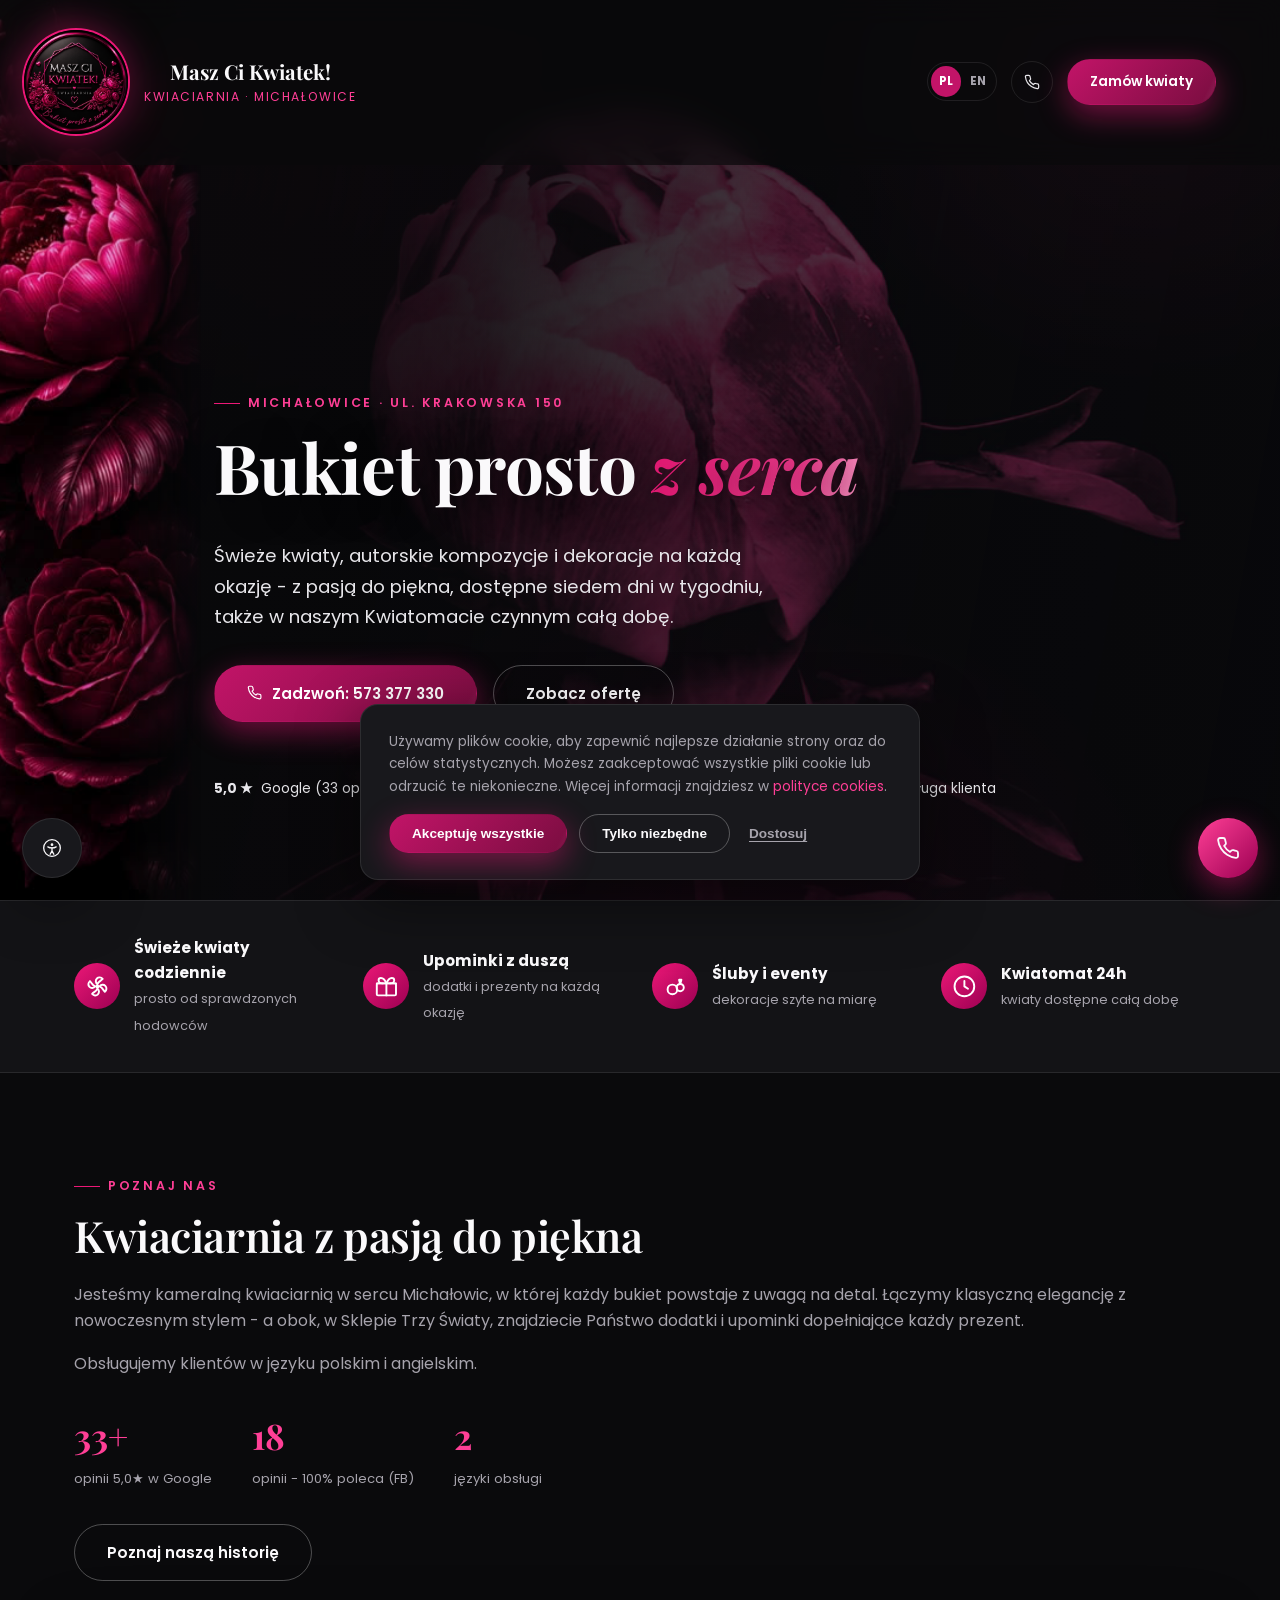
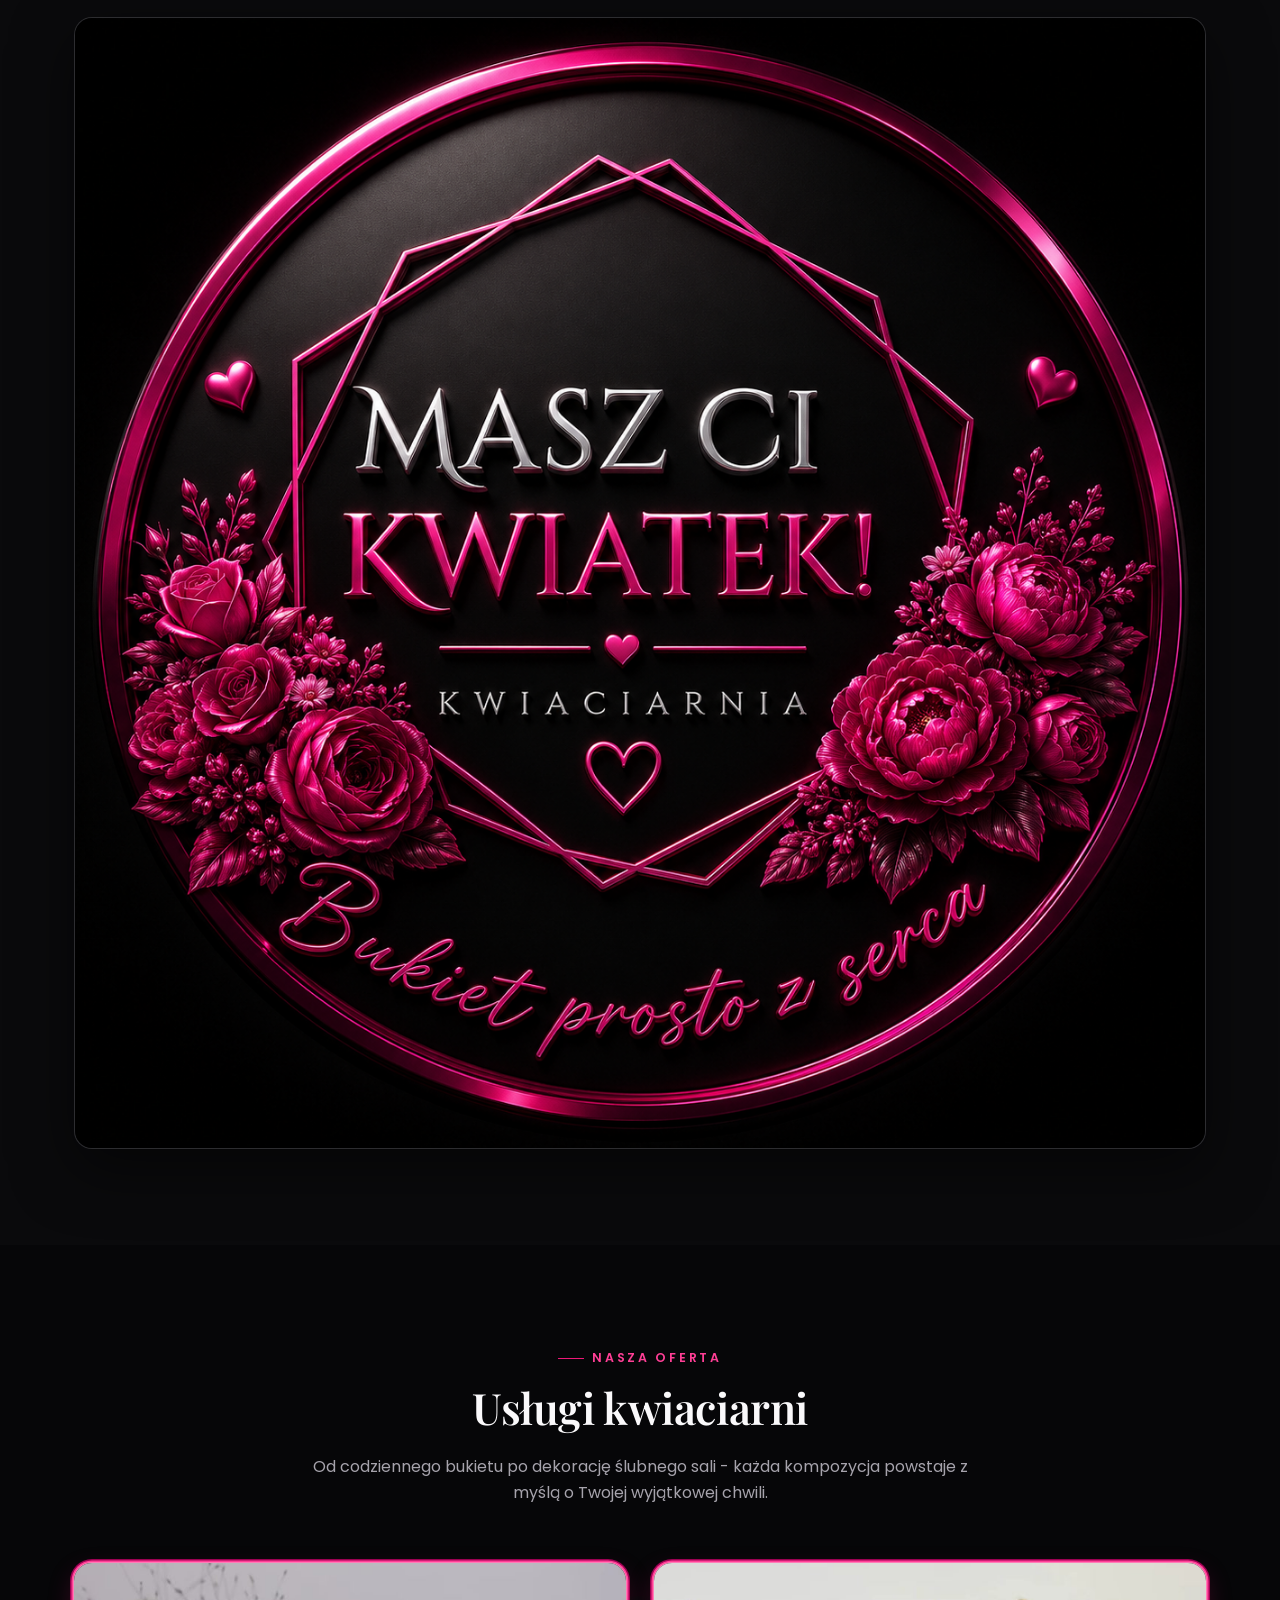
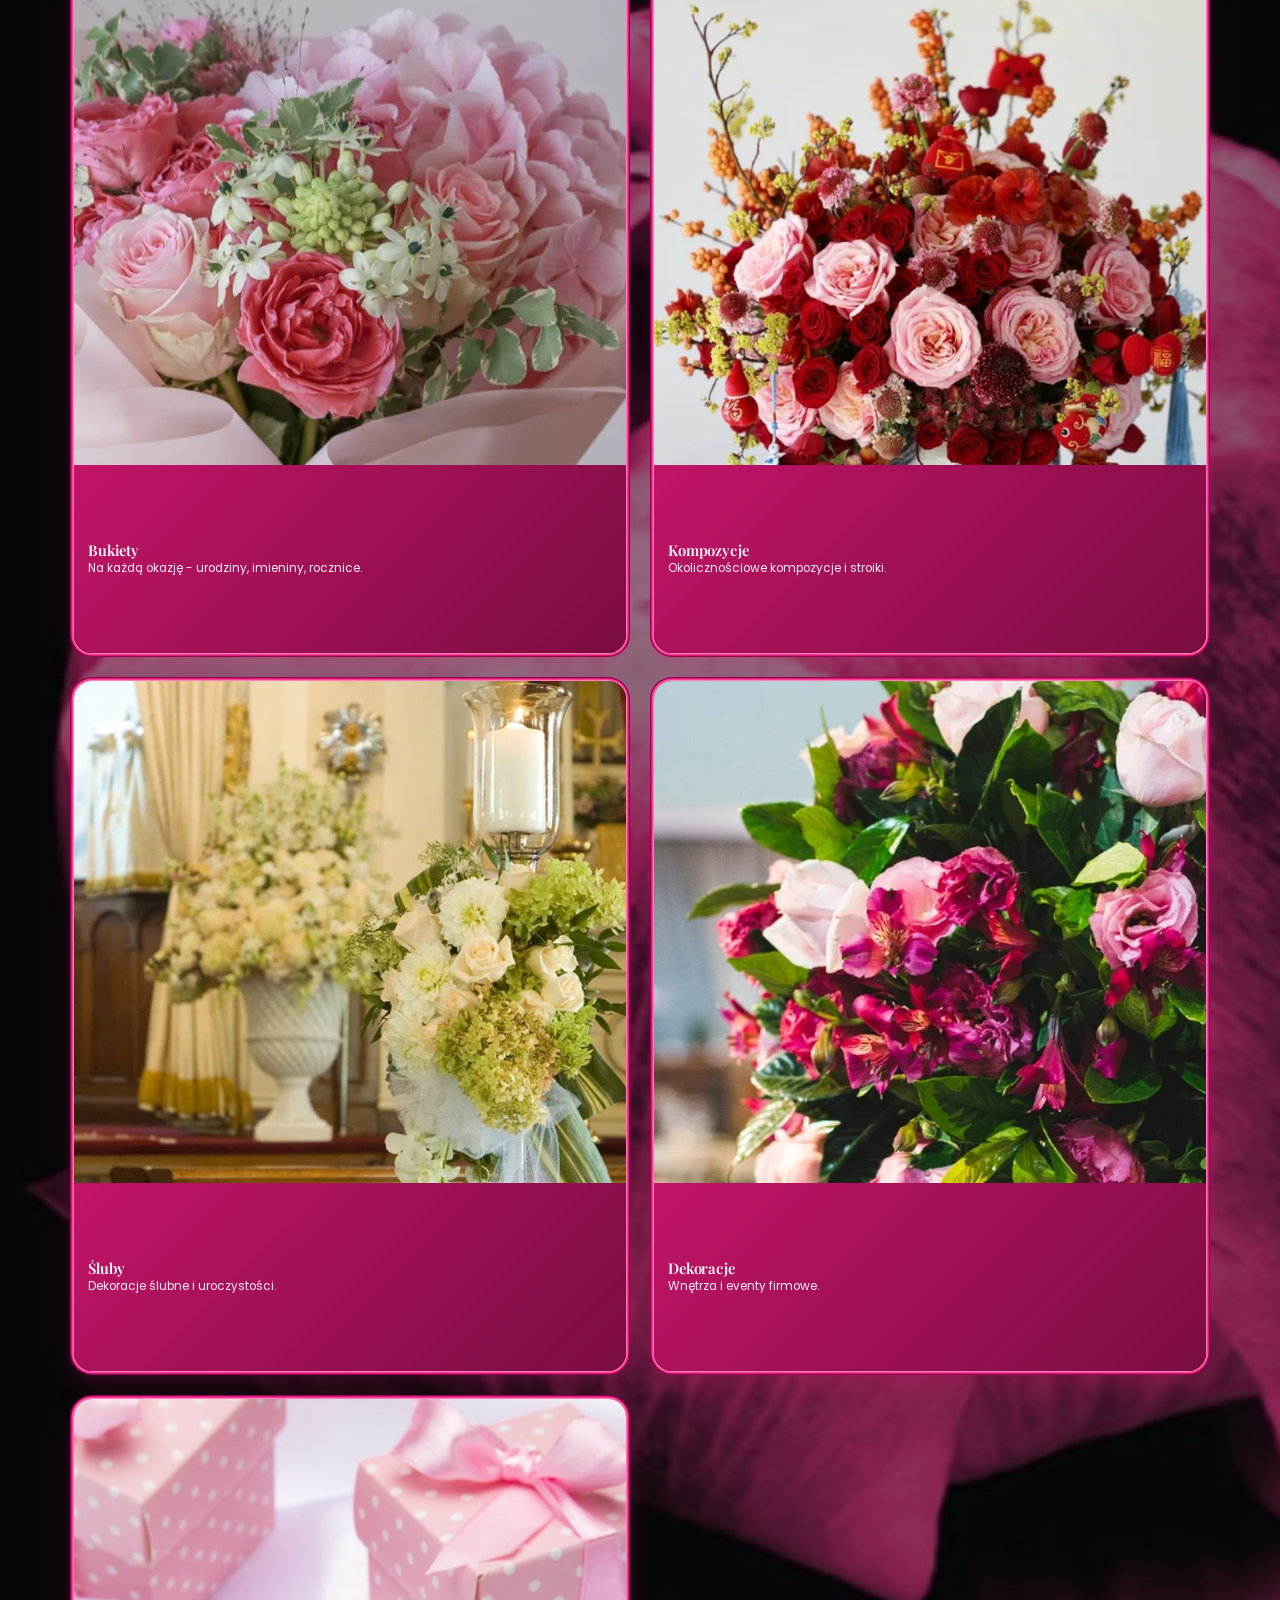
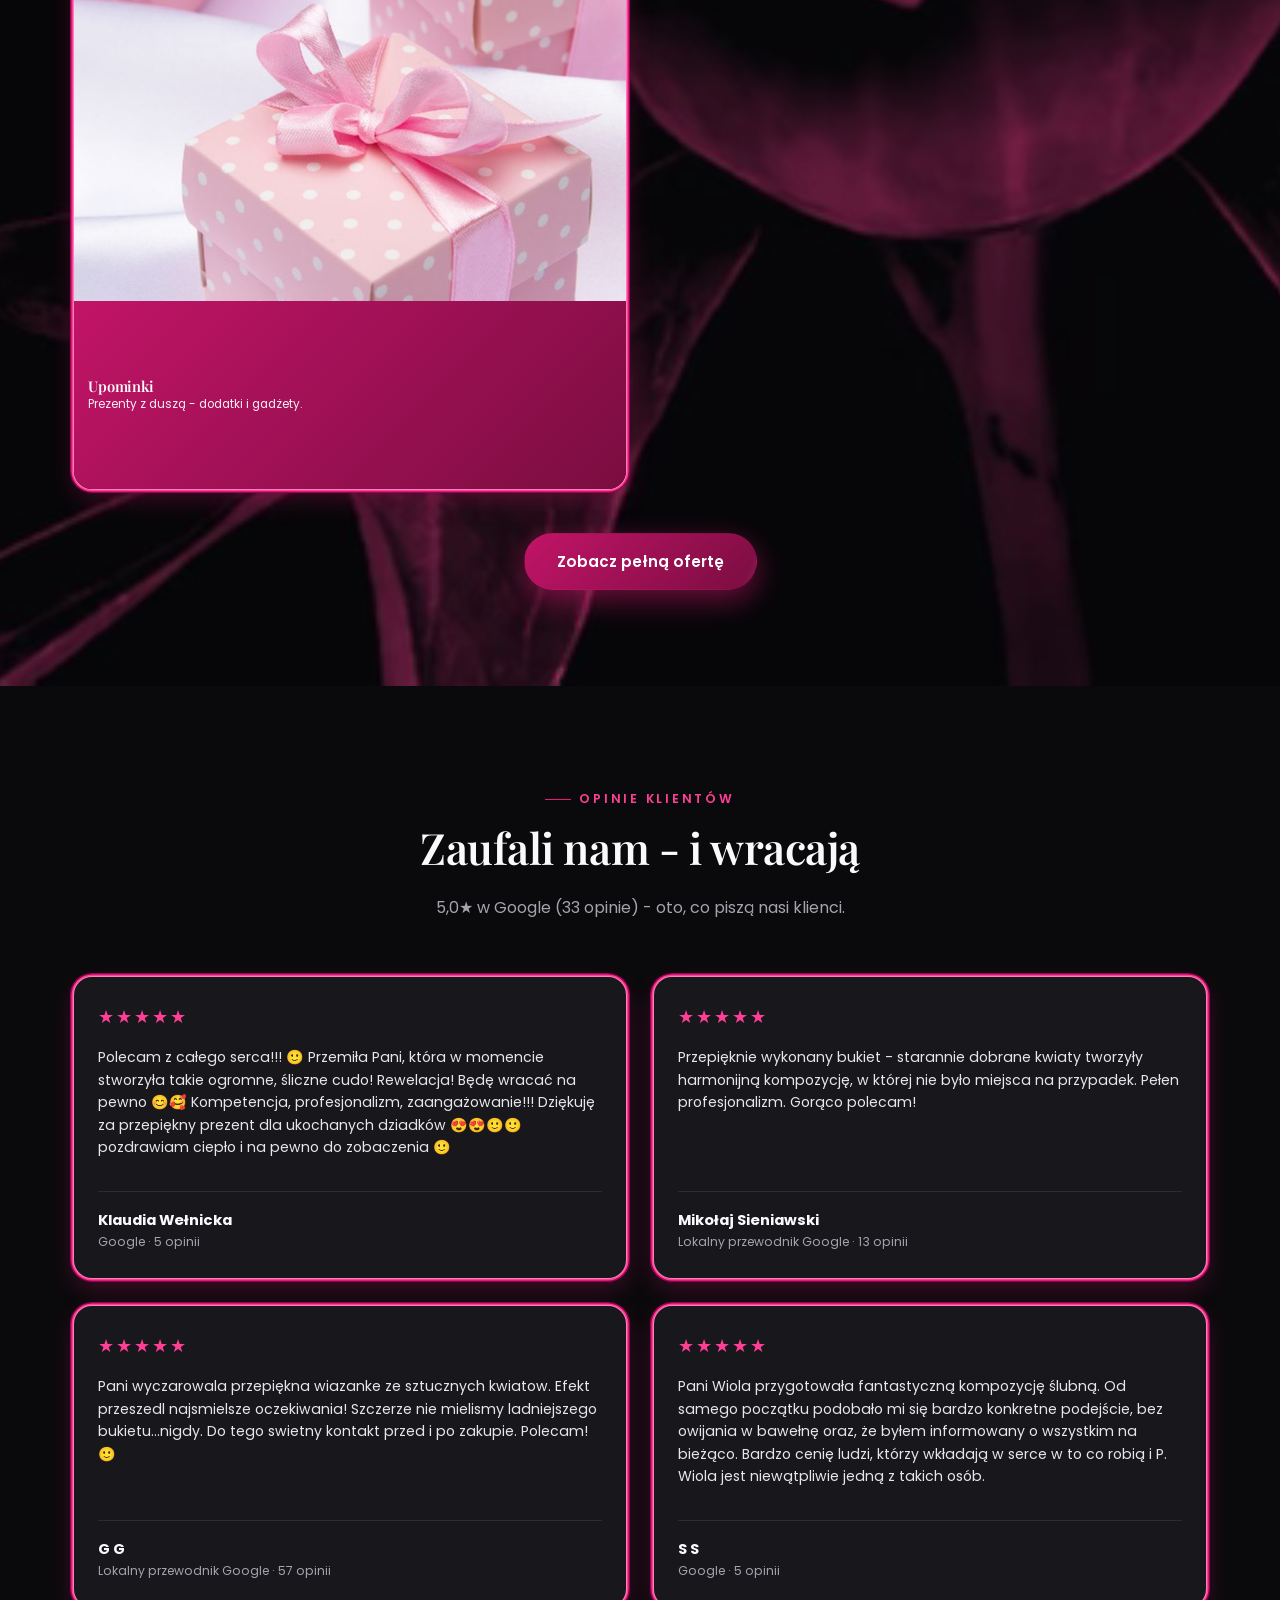
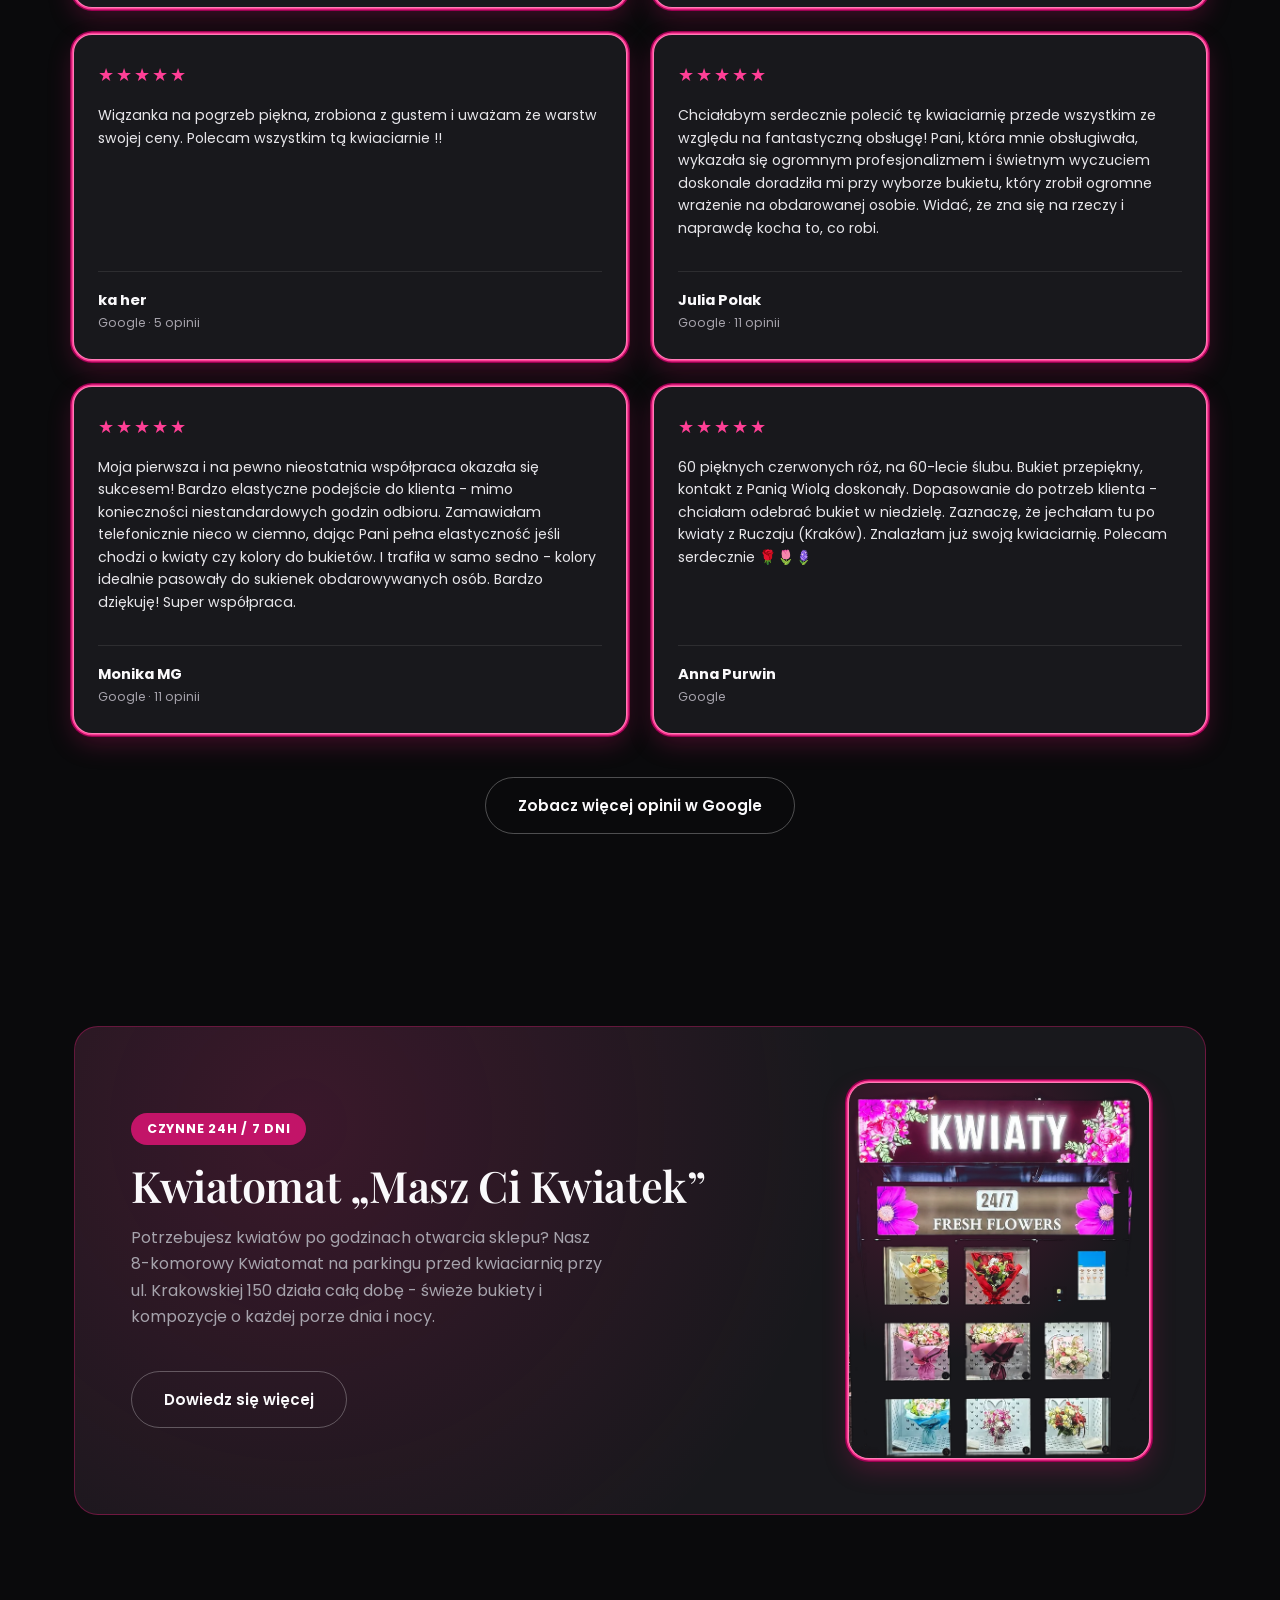
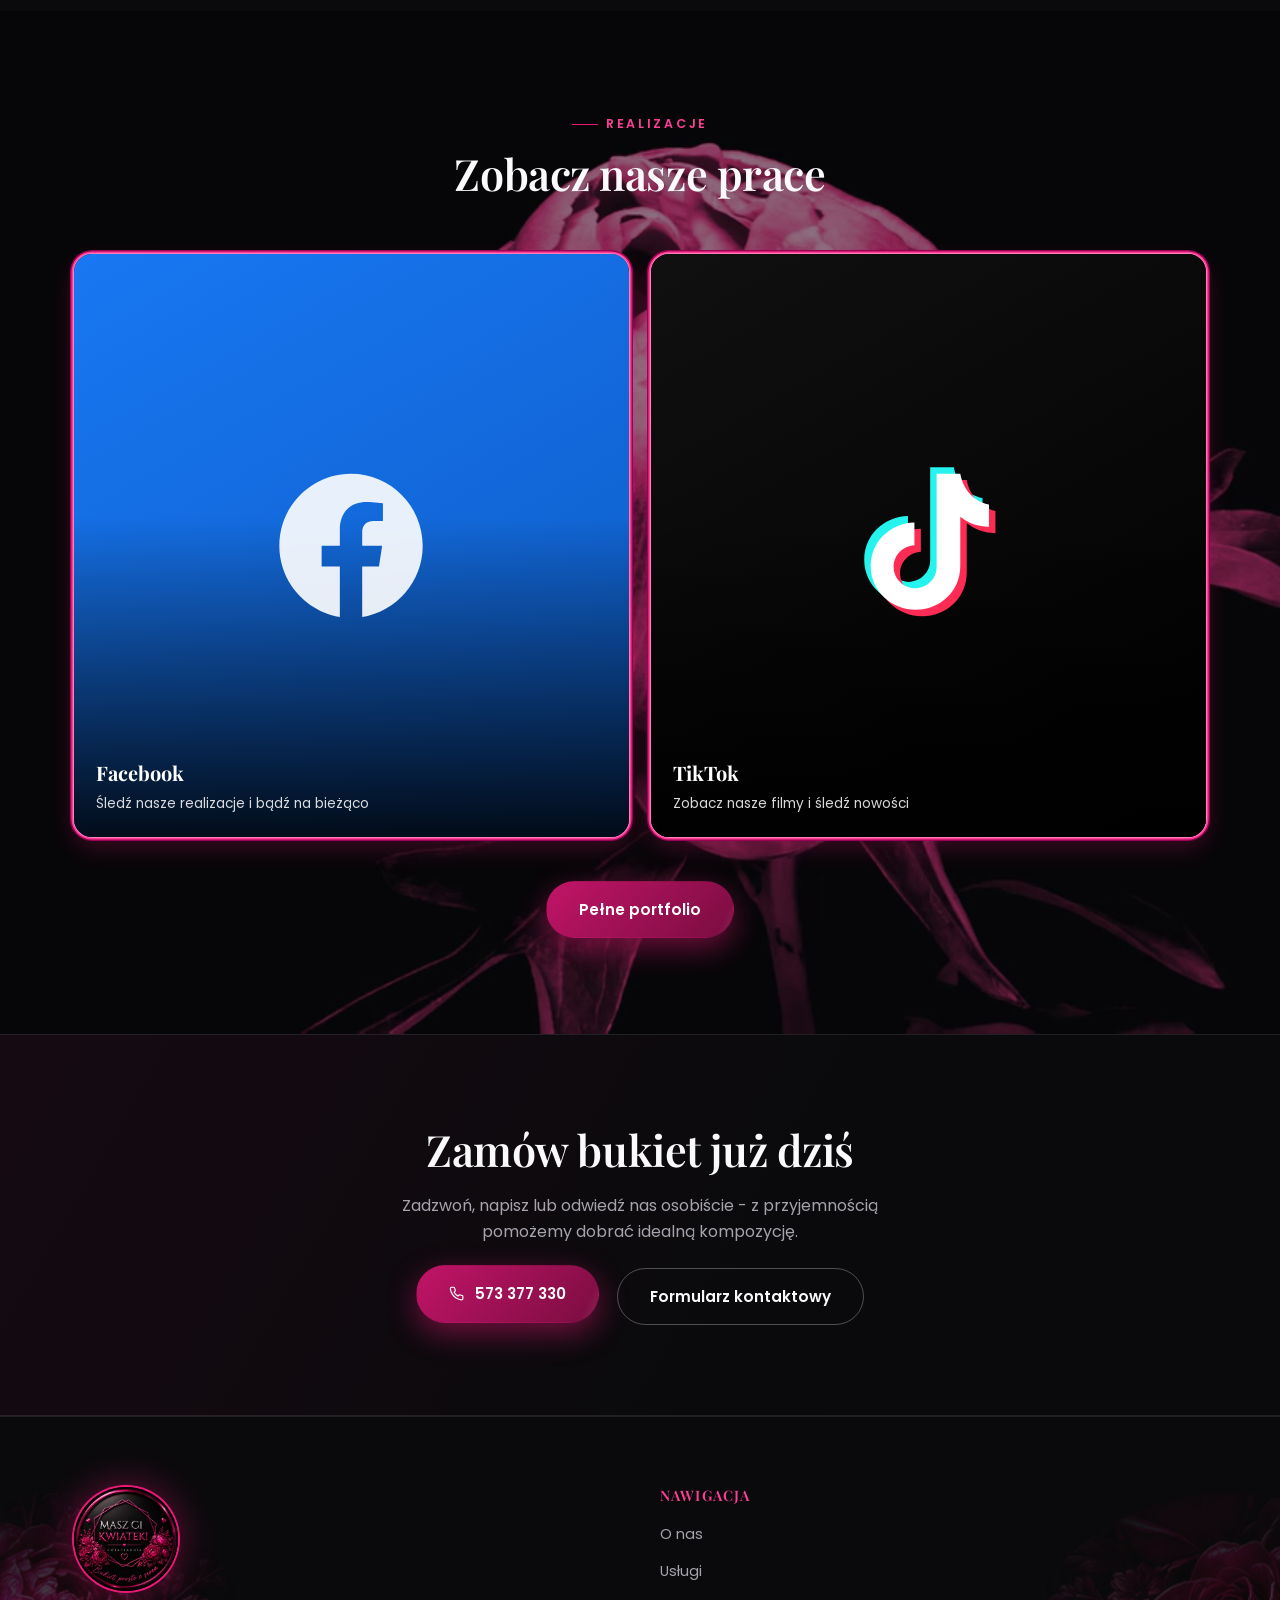
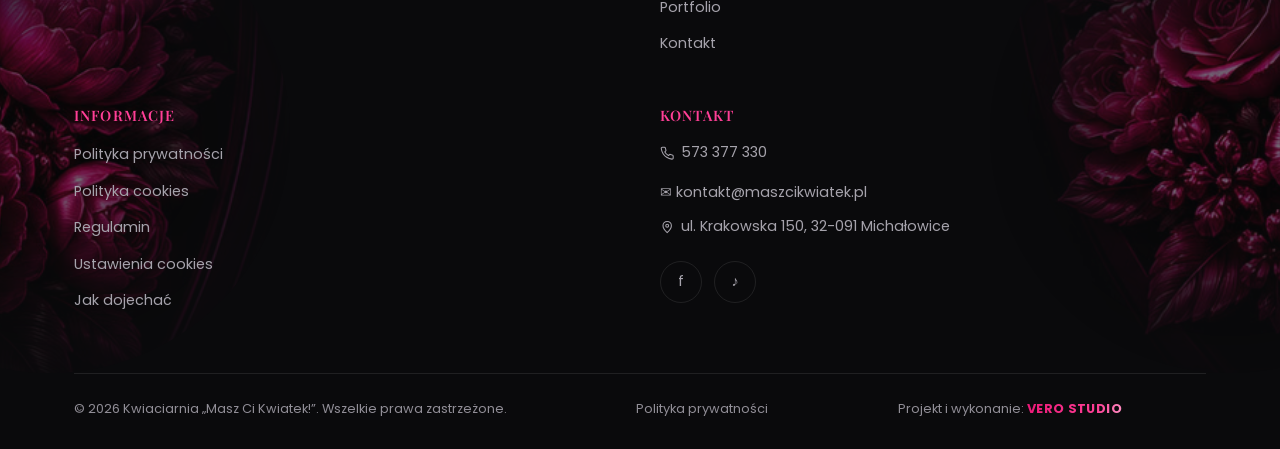
==== commit 4146040b: "Shrink Facebook/TikTok tile icons by half" ====
--- a/index.html
+++ b/index.html
@@ -9,7 +9,7 @@
 <link rel="icon" href="assets/img/logo.png" type="image/png">
 <link rel="preconnect" href="https://fonts.googleapis.com">
 <link href="https://fonts.googleapis.com/css2?family=Playfair+Display:ital,wght@0,500;0,600;0,700;0,800;1,500;1,600;1,700&family=Poppins:wght@300;400;500;600;700;800&display=swap" rel="stylesheet">
-<link rel="stylesheet" href="assets/css/style.css?v=25">
+<link rel="stylesheet" href="assets/css/style.css?v=26">
 
 <meta property="og:title" content="Kwiaciarnia „Masz Ci Kwiatek!” - Michałowice">
 <meta property="og:description" content="Bukiety, kompozycje okolicznościowe, dekoracje ślubne i eventowe. Kwiatomat czynny 24h. ul. Krakowska 150, Michałowice.">
--- a/assets/css/style.css
+++ b/assets/css/style.css
@@ -400,7 +400,7 @@
 .tile-social-bgicon{
   position:absolute; inset:0; display:flex; align-items:center; justify-content:center; z-index:0;
 }
-.tile-social-bgicon svg{ width:62%; height:62%; }
+.tile-social-bgicon svg{ width:31%; height:31%; }
 .portfolio-tile.tile-fb{ background:linear-gradient(150deg,#1877F2,#0d5bc4); }
 .tile-fb .tile-social-bgicon svg{ color:rgba(255,255,255,.9); }
 .portfolio-tile.tile-tiktok{ background:linear-gradient(150deg,#101010,#000); }
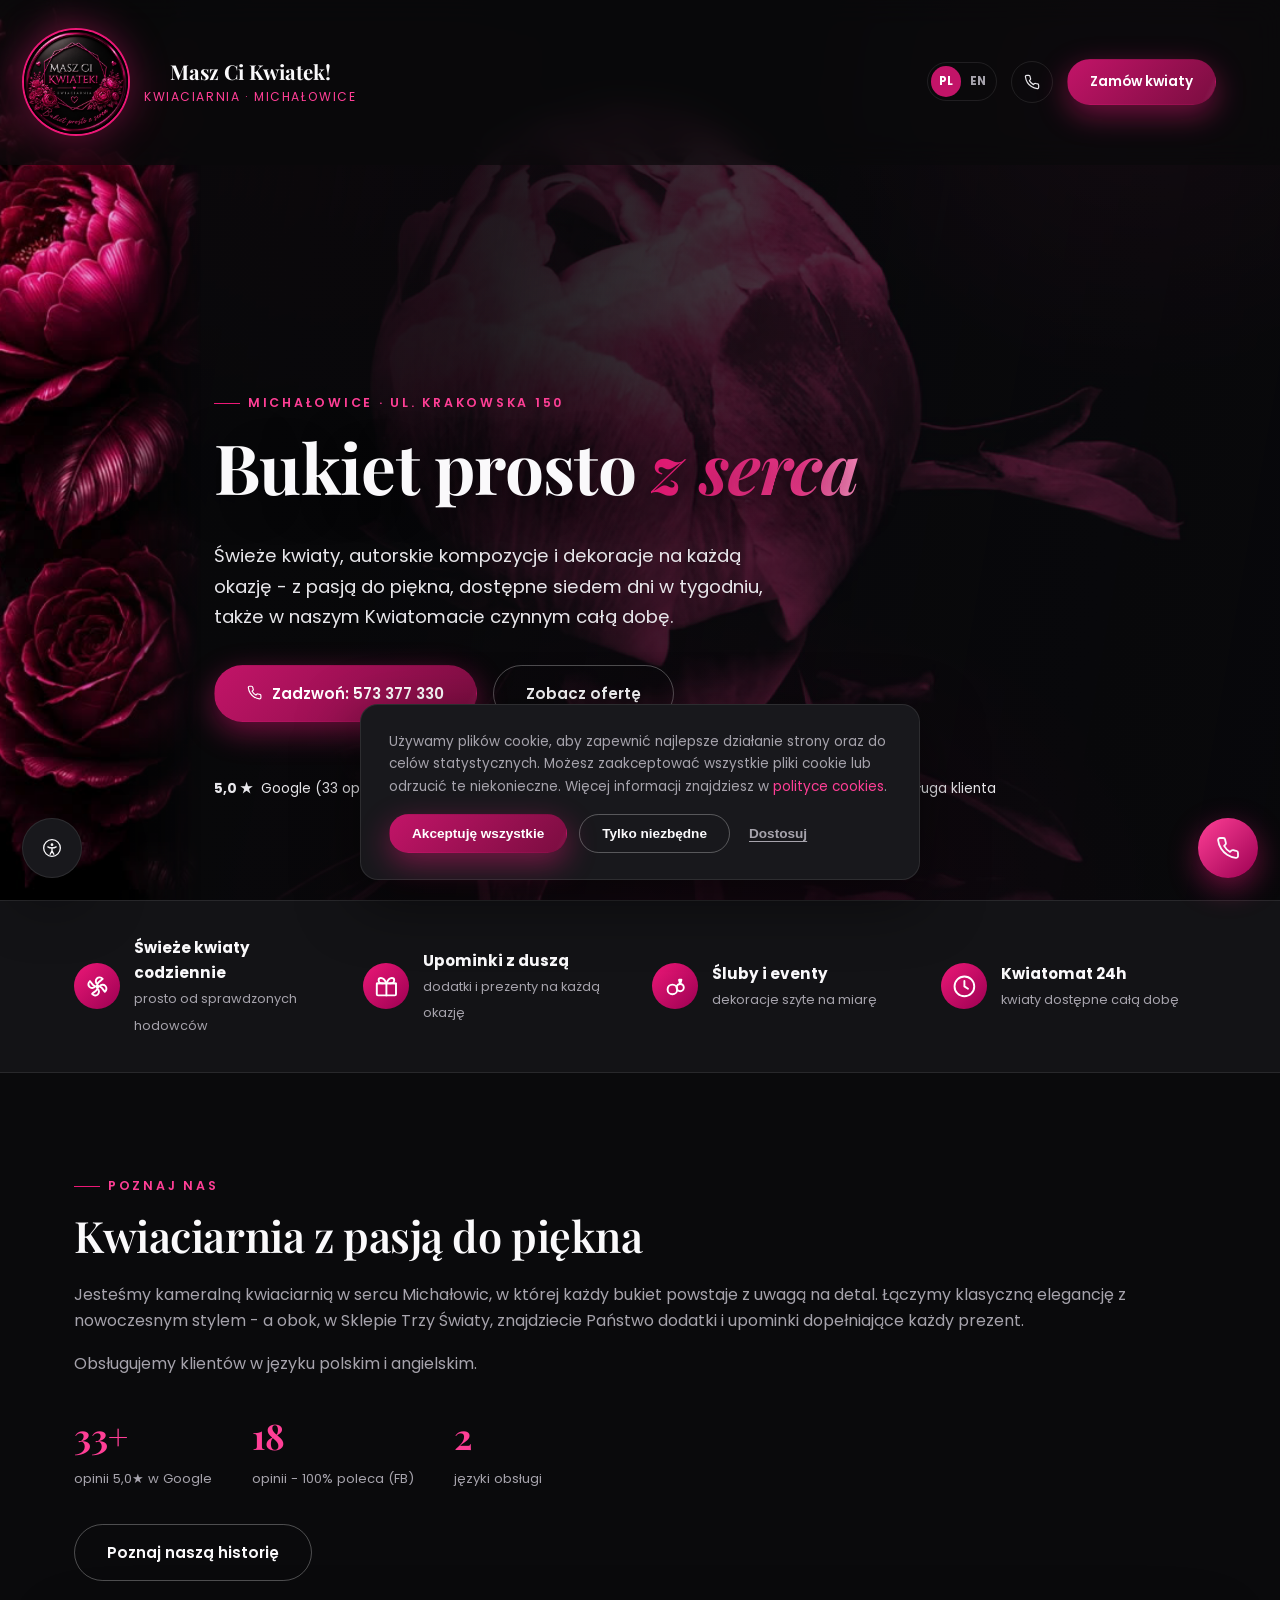
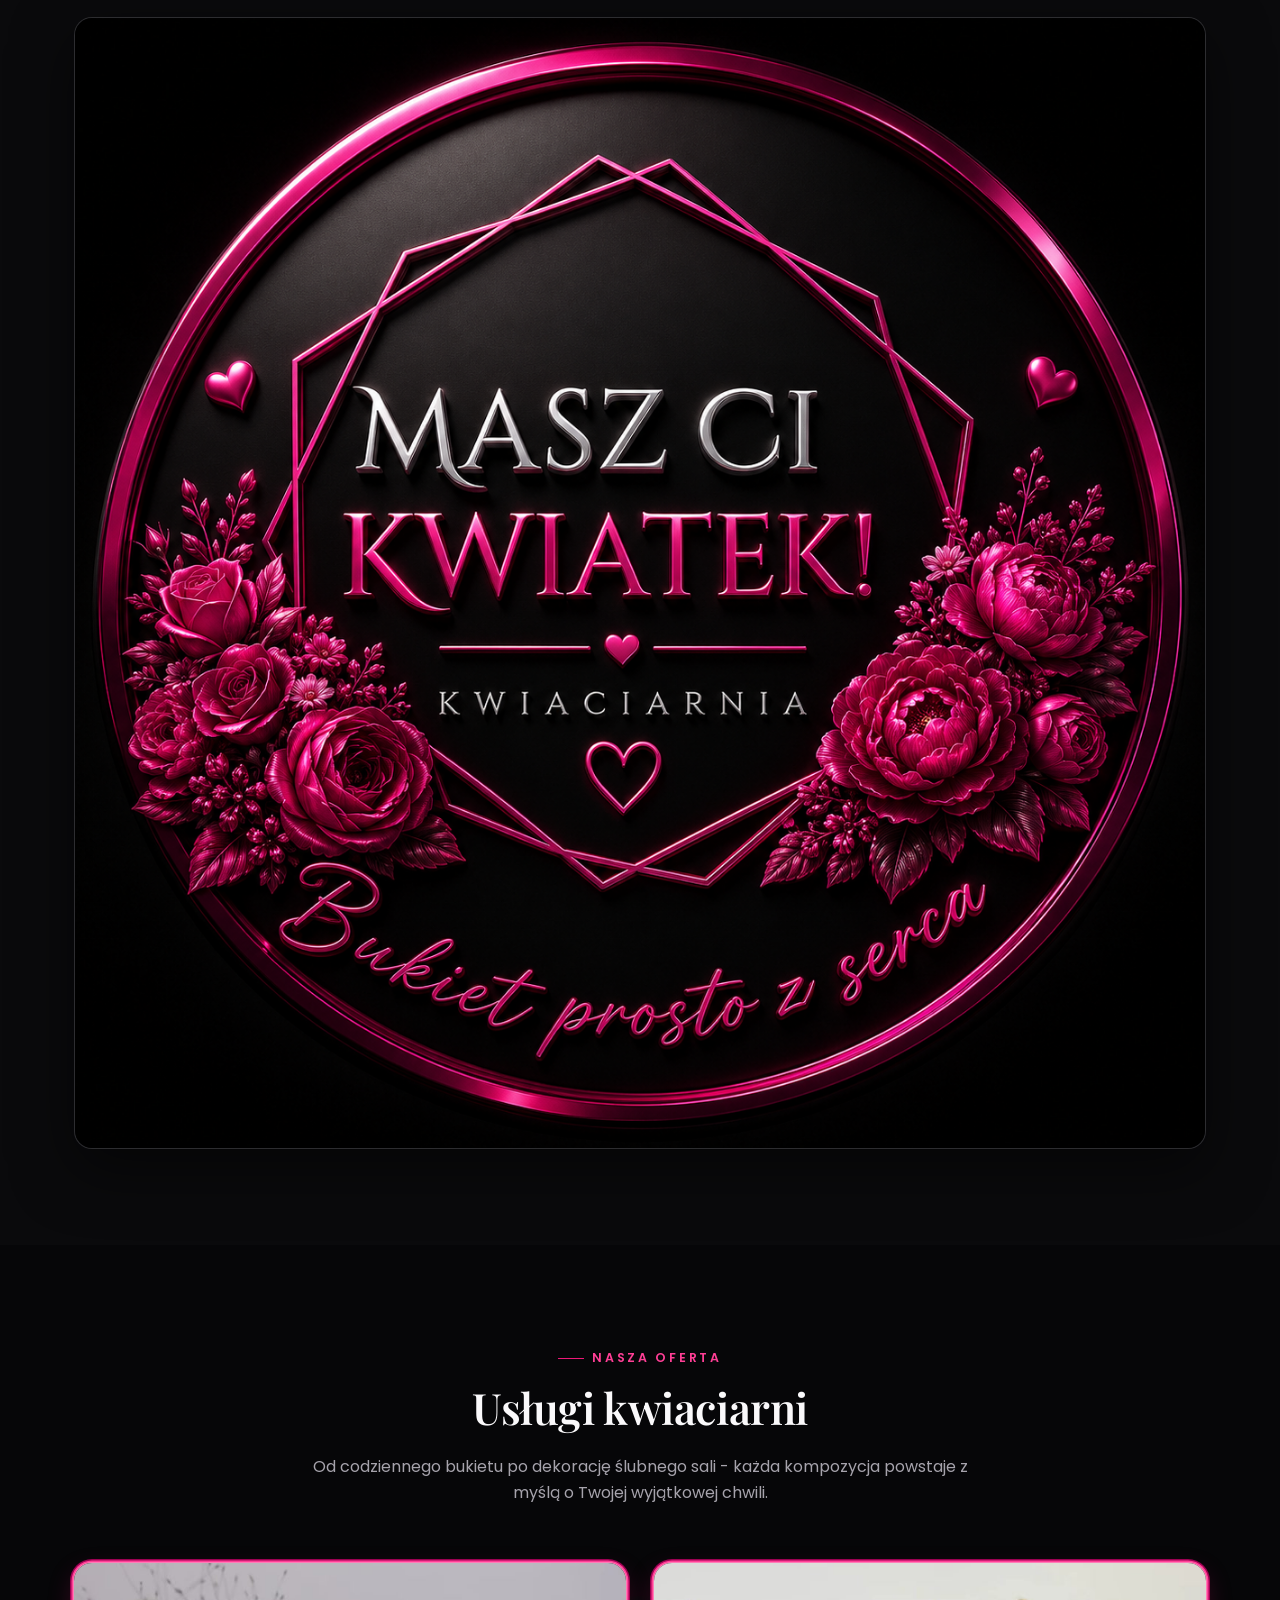
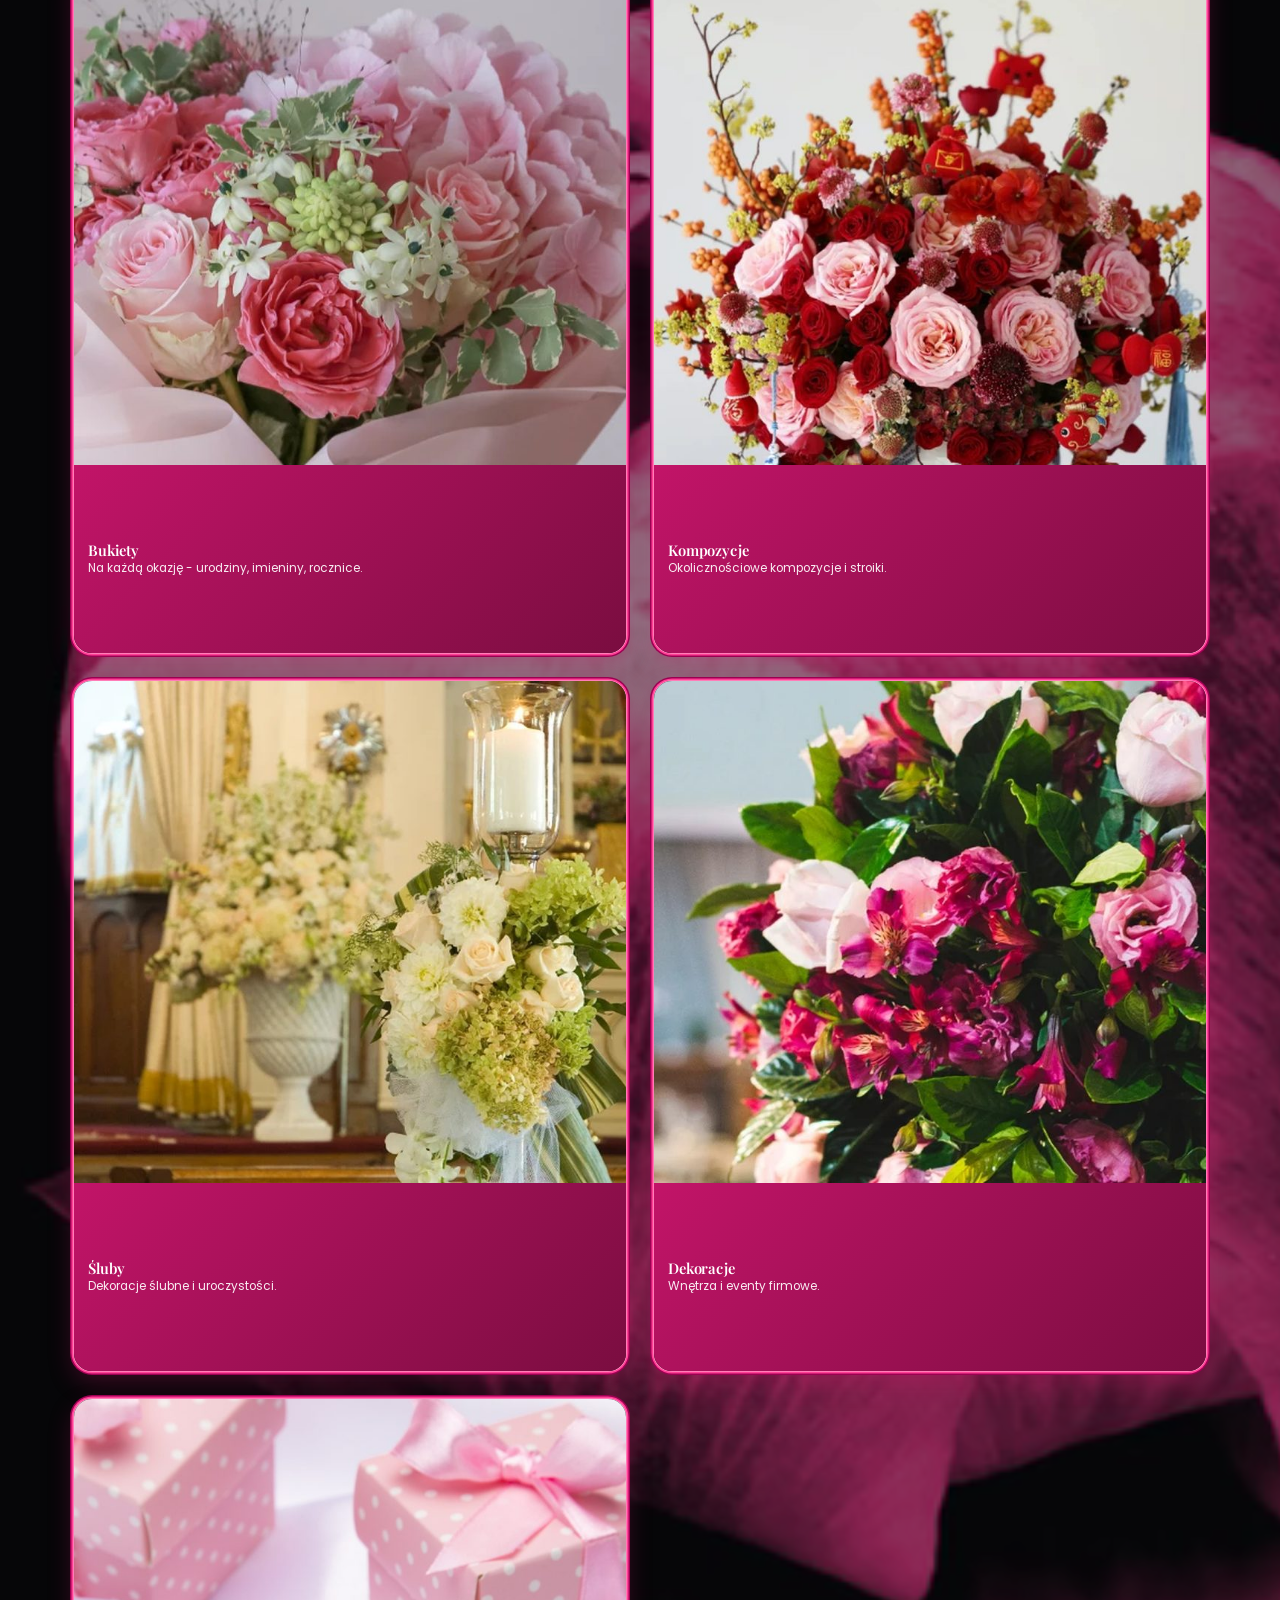
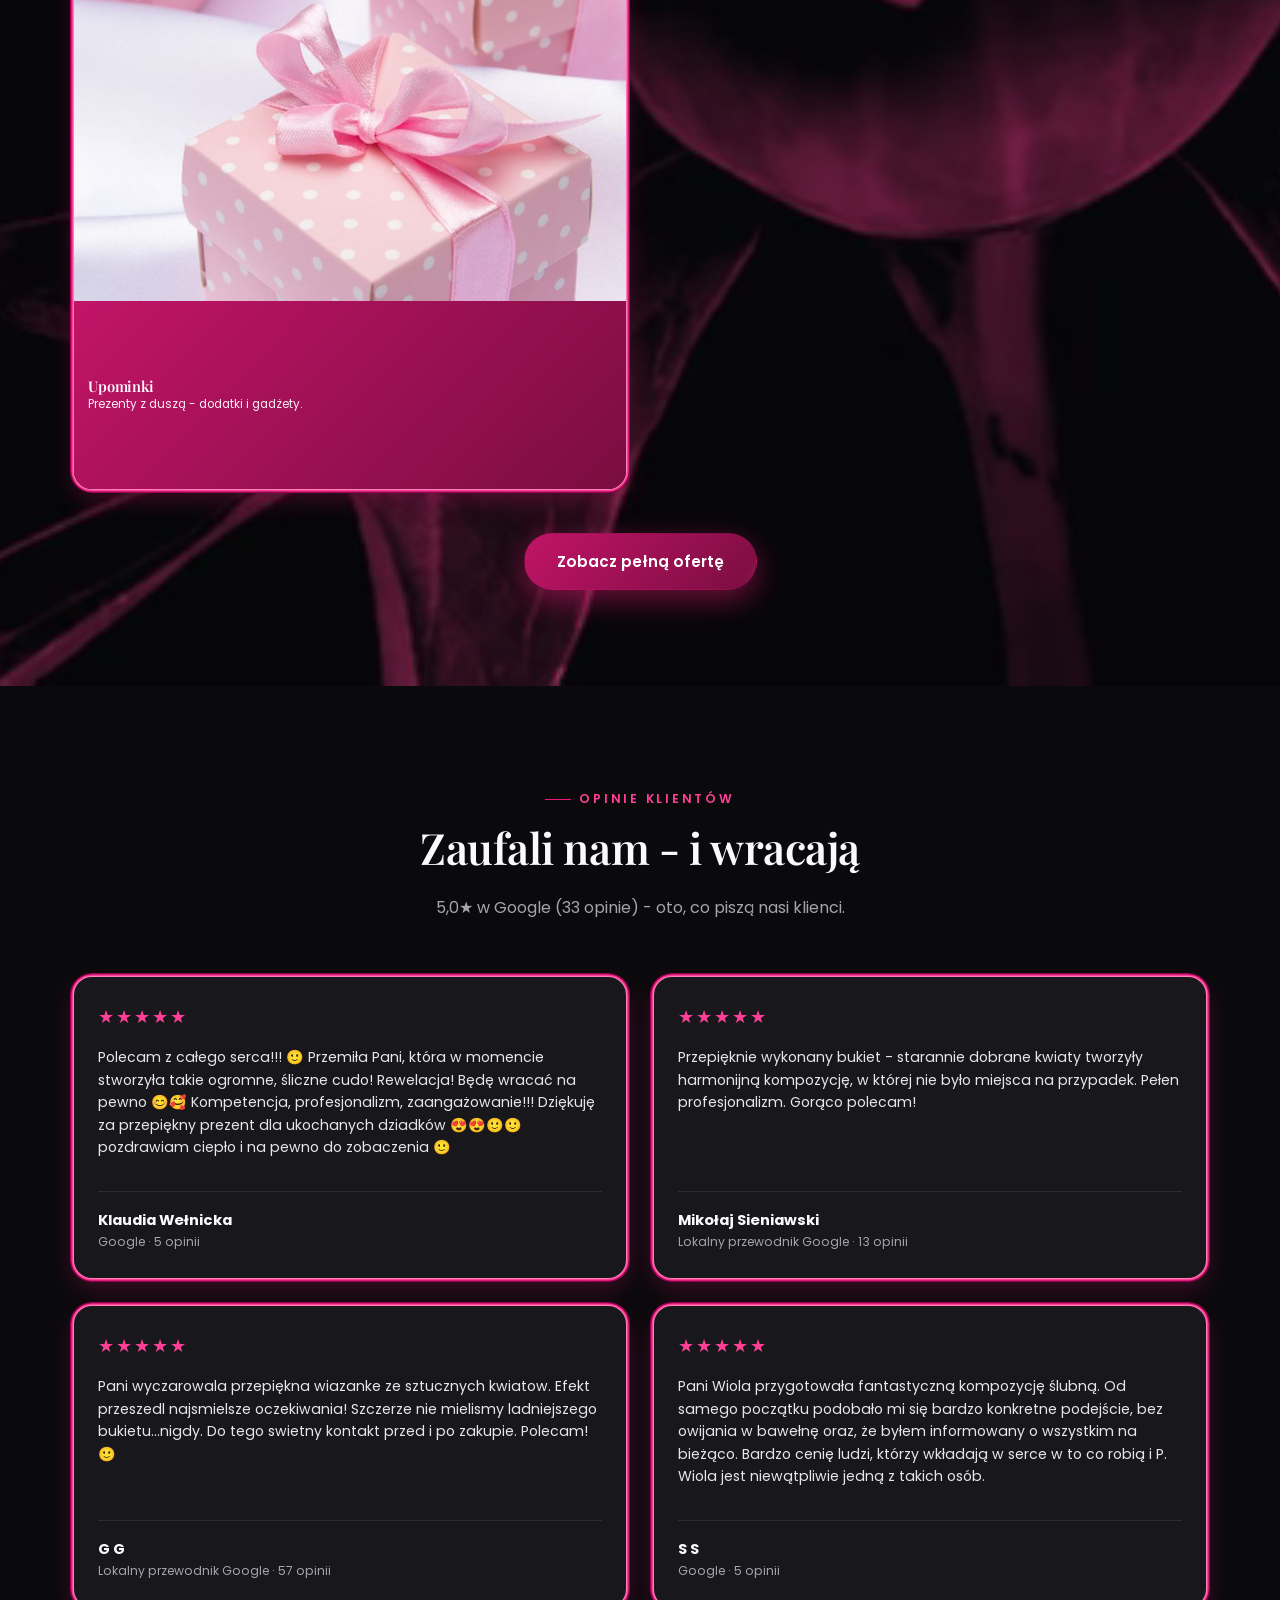
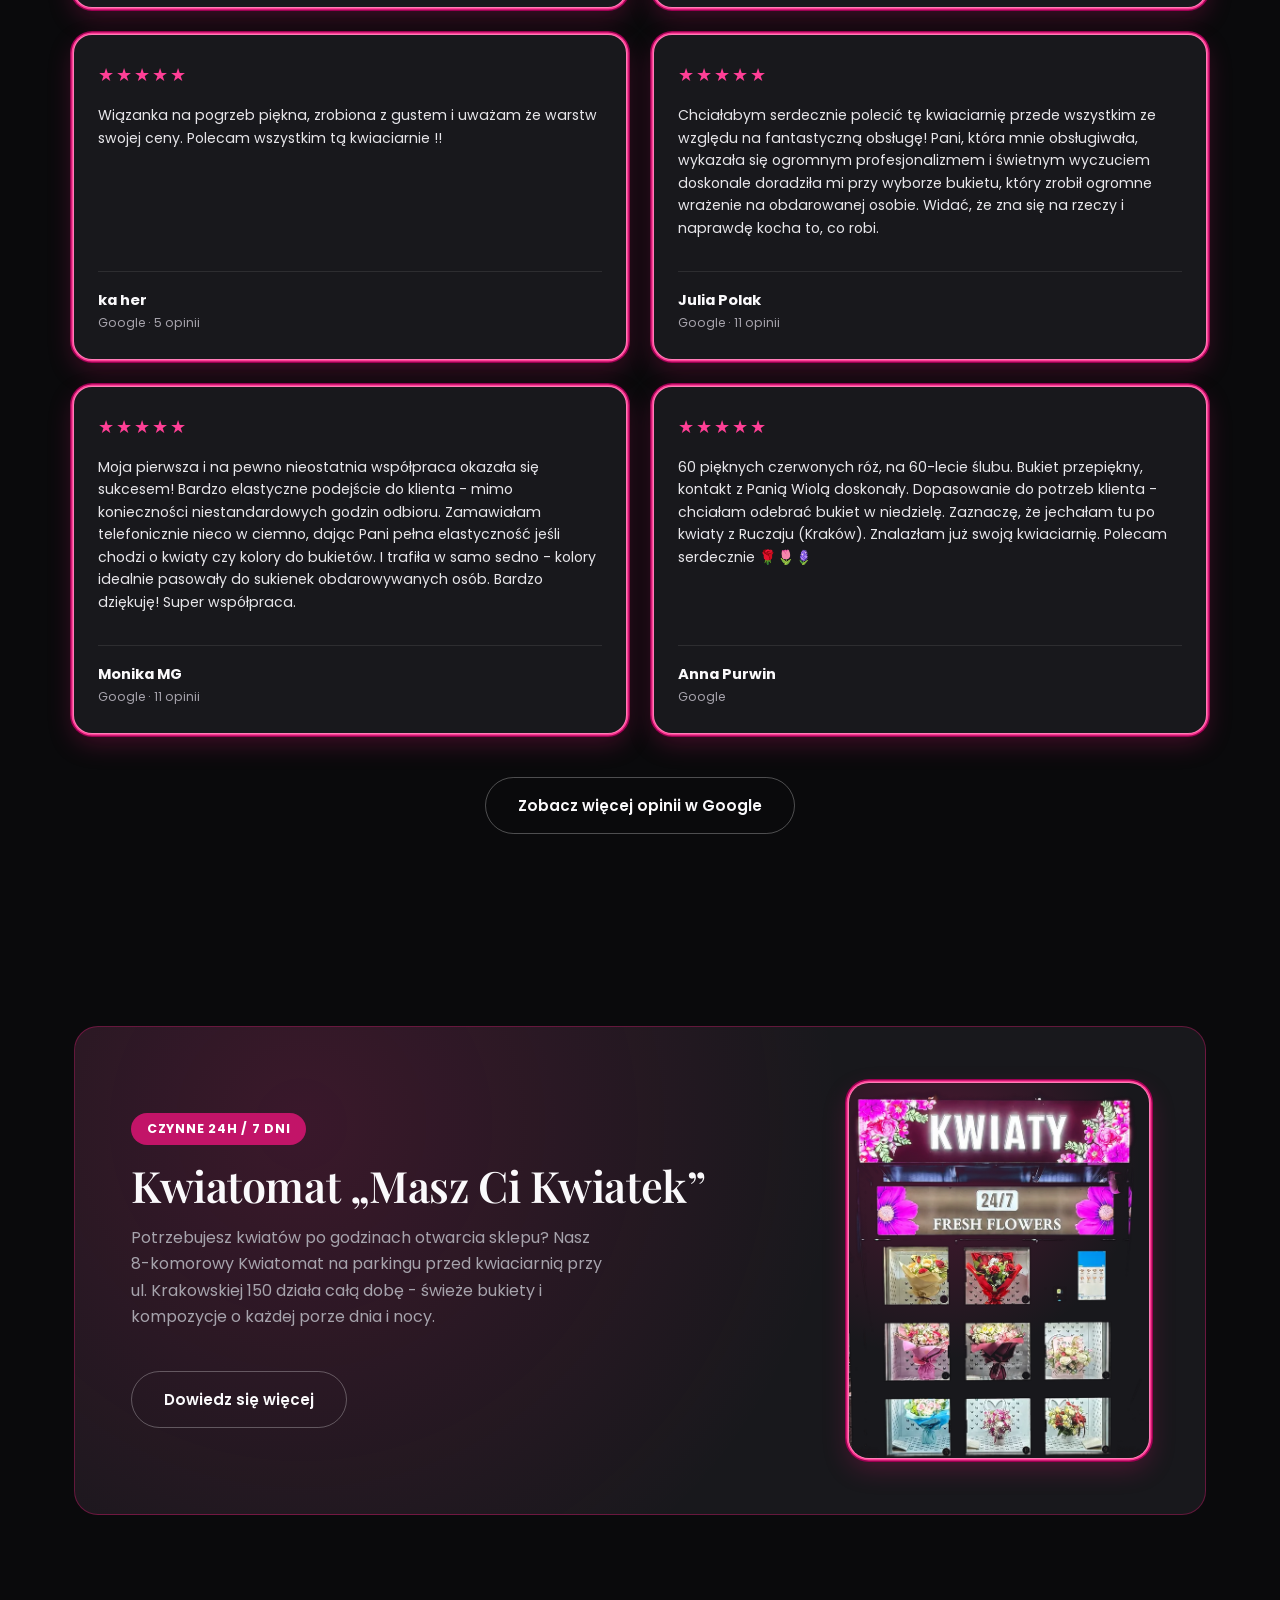
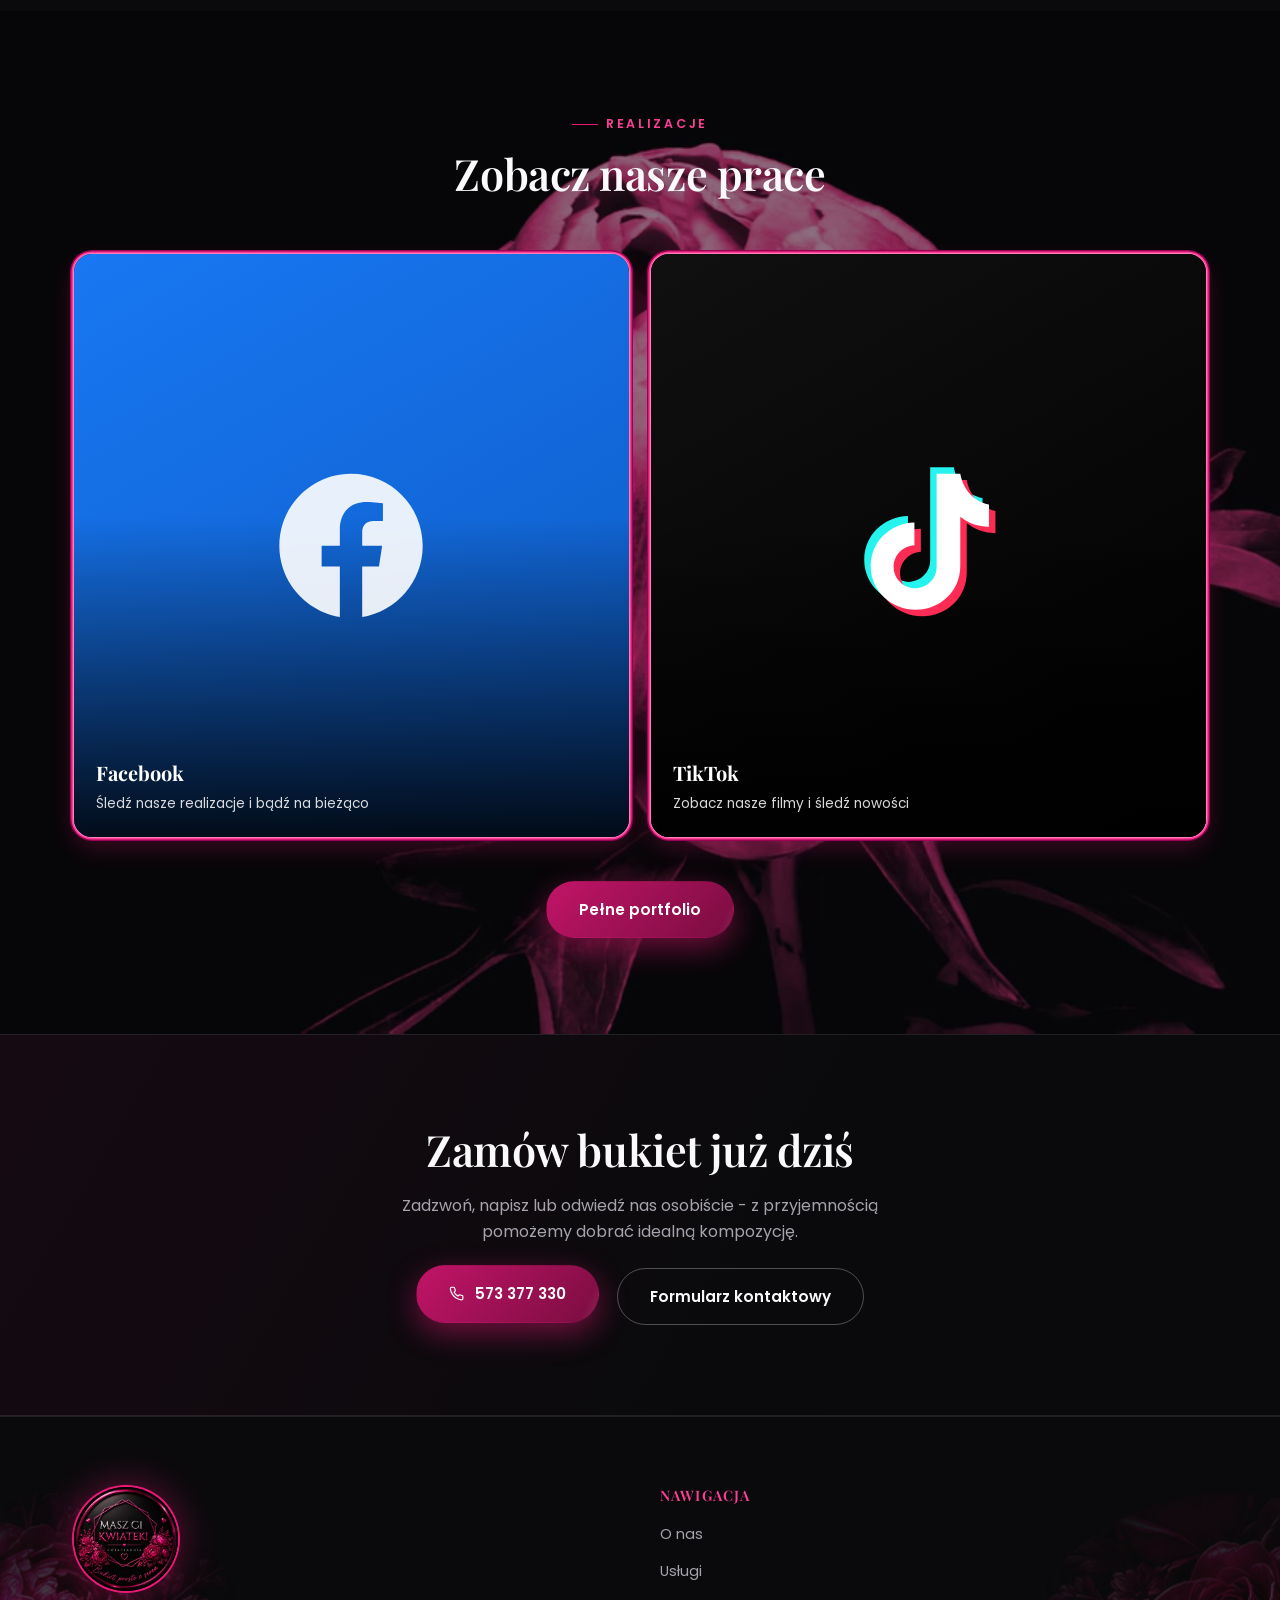
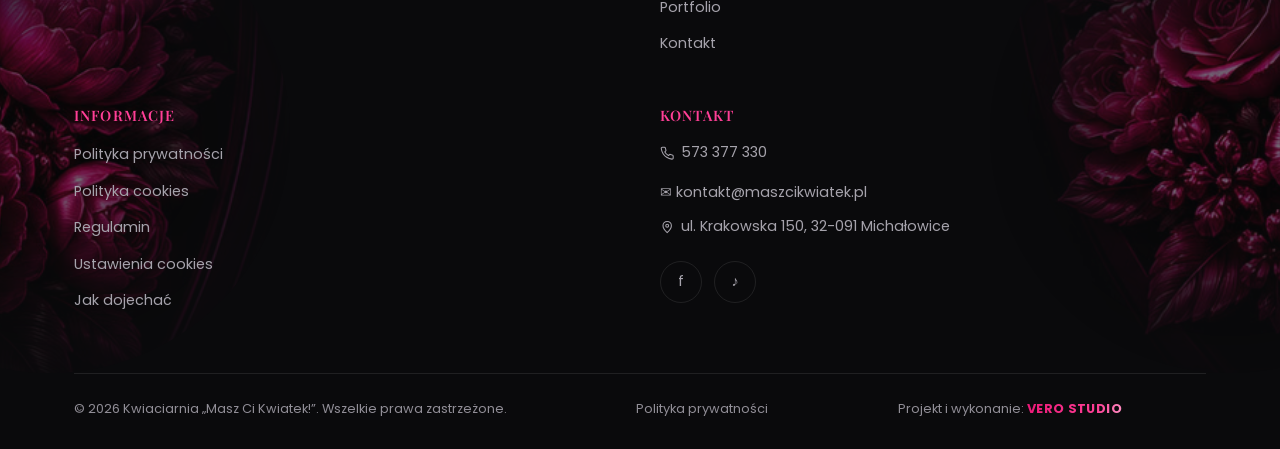
==== commit 382bb847: "Rebuild portfolio page as a real photo/video gallery with lightbox Replace the static social-link ti" ====
--- a/index.html
+++ b/index.html
@@ -9,7 +9,7 @@
 <link rel="icon" href="assets/img/logo.png" type="image/png">
 <link rel="preconnect" href="https://fonts.googleapis.com">
 <link href="https://fonts.googleapis.com/css2?family=Playfair+Display:ital,wght@0,500;0,600;0,700;0,800;1,500;1,600;1,700&family=Poppins:wght@300;400;500;600;700;800&display=swap" rel="stylesheet">
-<link rel="stylesheet" href="assets/css/style.css?v=26">
+<link rel="stylesheet" href="assets/css/style.css?v=27">
 
 <meta property="og:title" content="Kwiaciarnia „Masz Ci Kwiatek!” - Michałowice">
 <meta property="og:description" content="Bukiety, kompozycje okolicznościowe, dekoracje ślubne i eventowe. Kwiatomat czynny 24h. ul. Krakowska 150, Michałowice.">
@@ -417,7 +417,7 @@
 </div>
 
 
-<script src="assets/js/main.js?v=7"></script>
+<script src="assets/js/main.js?v=8"></script>
 <script>document.getElementById('year').textContent = new Date().getFullYear();</script>
 </body>
 </html>
--- a/assets/css/style.css
+++ b/assets/css/style.css
@@ -422,6 +422,66 @@
   transform:translate(-50%,-50%) scale(1.12); background:var(--pink); border-color:var(--pink);
 }
 
+/* ---------- Gallery (portfolio page) ---------- */
+.gallery-tabs{ display:flex; gap:10px; justify-content:center; flex-wrap:wrap; margin-bottom:32px; }
+.gallery-tab{
+  padding:10px 22px; border-radius:999px; border:1px solid var(--border); background:transparent;
+  color:var(--silver); font-size:.88rem; font-weight:600; cursor:pointer; transition:all .25s ease;
+}
+.gallery-tab:hover{ border-color:var(--pink-2); color:var(--white); }
+.gallery-tab.active{ background:linear-gradient(135deg,var(--pink-btn-1),var(--pink-btn-2)); border-color:transparent; color:#fff; }
+.gallery-grid{ display:grid; grid-template-columns:repeat(auto-fill,minmax(200px,1fr)); gap:16px; }
+.gallery-tile{
+  position:relative; aspect-ratio:1; border-radius:14px; overflow:hidden; border:0; padding:0;
+  cursor:pointer; background:var(--black-card); box-shadow:var(--ring-3d);
+  transition:transform .25s ease, box-shadow .25s ease;
+}
+.gallery-tile:hover{ transform:translateY(-4px); box-shadow:var(--ring-3d-hover); }
+.gallery-tile:focus-visible{ outline:2px solid var(--pink-2); outline-offset:3px; }
+.gallery-tile img{ width:100%; height:100%; object-fit:cover; display:block; }
+.gallery-tile[hidden]{ display:none; }
+.gallery-tile-play{
+  position:absolute; inset:0; display:flex; align-items:center; justify-content:center;
+  background:rgba(0,0,0,.32);
+}
+.gallery-tile-play svg{ width:44px; height:44px; fill:#fff; filter:drop-shadow(0 2px 8px rgba(0,0,0,.5)); }
+.gallery-empty{ text-align:center; color:var(--gray); margin-top:8px; }
+
+/* ---------- Lightbox ---------- */
+.lightbox-backdrop{
+  position:fixed; inset:0; z-index:700; background:rgba(0,0,0,.85);
+  opacity:0; visibility:hidden; transition:opacity .25s ease, visibility .25s;
+}
+.lightbox-backdrop.open{ opacity:1; visibility:visible; }
+.lightbox{
+  position:fixed; inset:0; z-index:701; display:flex; align-items:center; justify-content:center; padding:40px;
+  opacity:0; visibility:hidden; transition:opacity .25s ease, visibility .25s;
+}
+.lightbox.open{ opacity:1; visibility:visible; }
+.lightbox-stage{ max-width:min(92vw,1100px); max-height:86vh; display:flex; align-items:center; justify-content:center; }
+.lightbox-stage img, .lightbox-stage video{
+  max-width:100%; max-height:86vh; border-radius:12px; box-shadow:0 20px 60px rgba(0,0,0,.6);
+}
+.lightbox-close{
+  position:absolute; top:22px; right:26px; width:46px; height:46px; border-radius:50%;
+  border:1px solid var(--border); background:rgba(10,10,12,.7); color:#fff;
+  font-size:1.6rem; line-height:1; cursor:pointer; display:flex; align-items:center; justify-content:center;
+}
+.lightbox-close:hover{ border-color:var(--pink-2); }
+.lightbox-nav{
+  position:absolute; top:50%; transform:translateY(-50%); width:52px; height:52px; border-radius:50%;
+  border:1px solid var(--border); background:rgba(10,10,12,.7); color:#fff;
+  font-size:1.8rem; line-height:1; cursor:pointer; display:flex; align-items:center; justify-content:center;
+}
+.lightbox-nav:hover{ border-color:var(--pink-2); }
+.lightbox-prev{ left:20px; }
+.lightbox-next{ right:20px; }
+@media (max-width:640px){
+  .lightbox{ padding:16px; }
+  .lightbox-nav{ width:42px; height:42px; font-size:1.4rem; }
+  .lightbox-close{ top:12px; right:12px; }
+}
+
 /* ---------- Contact ---------- */
 .contact-grid{ display:grid; grid-template-columns:1fr 1fr; gap:50px; align-items:start; }
 .contact-cards{ display:grid; gap:16px; }
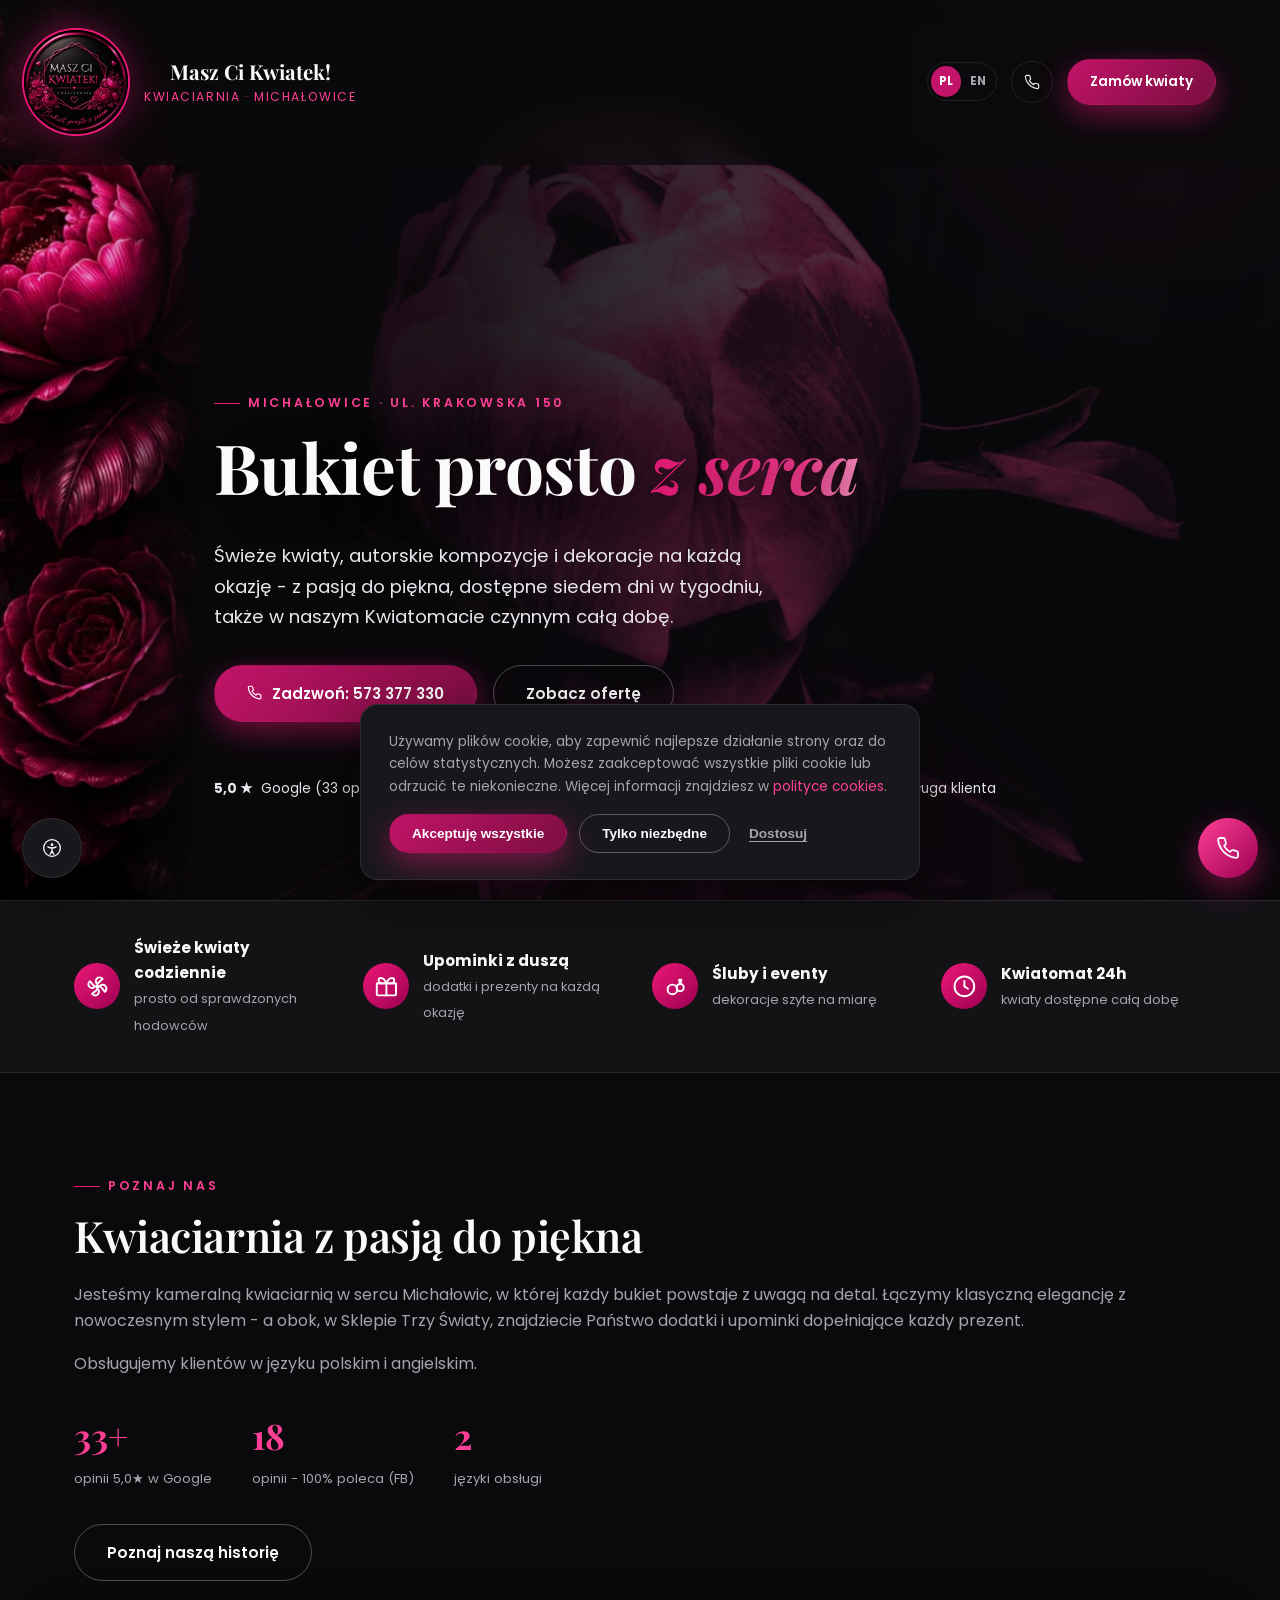
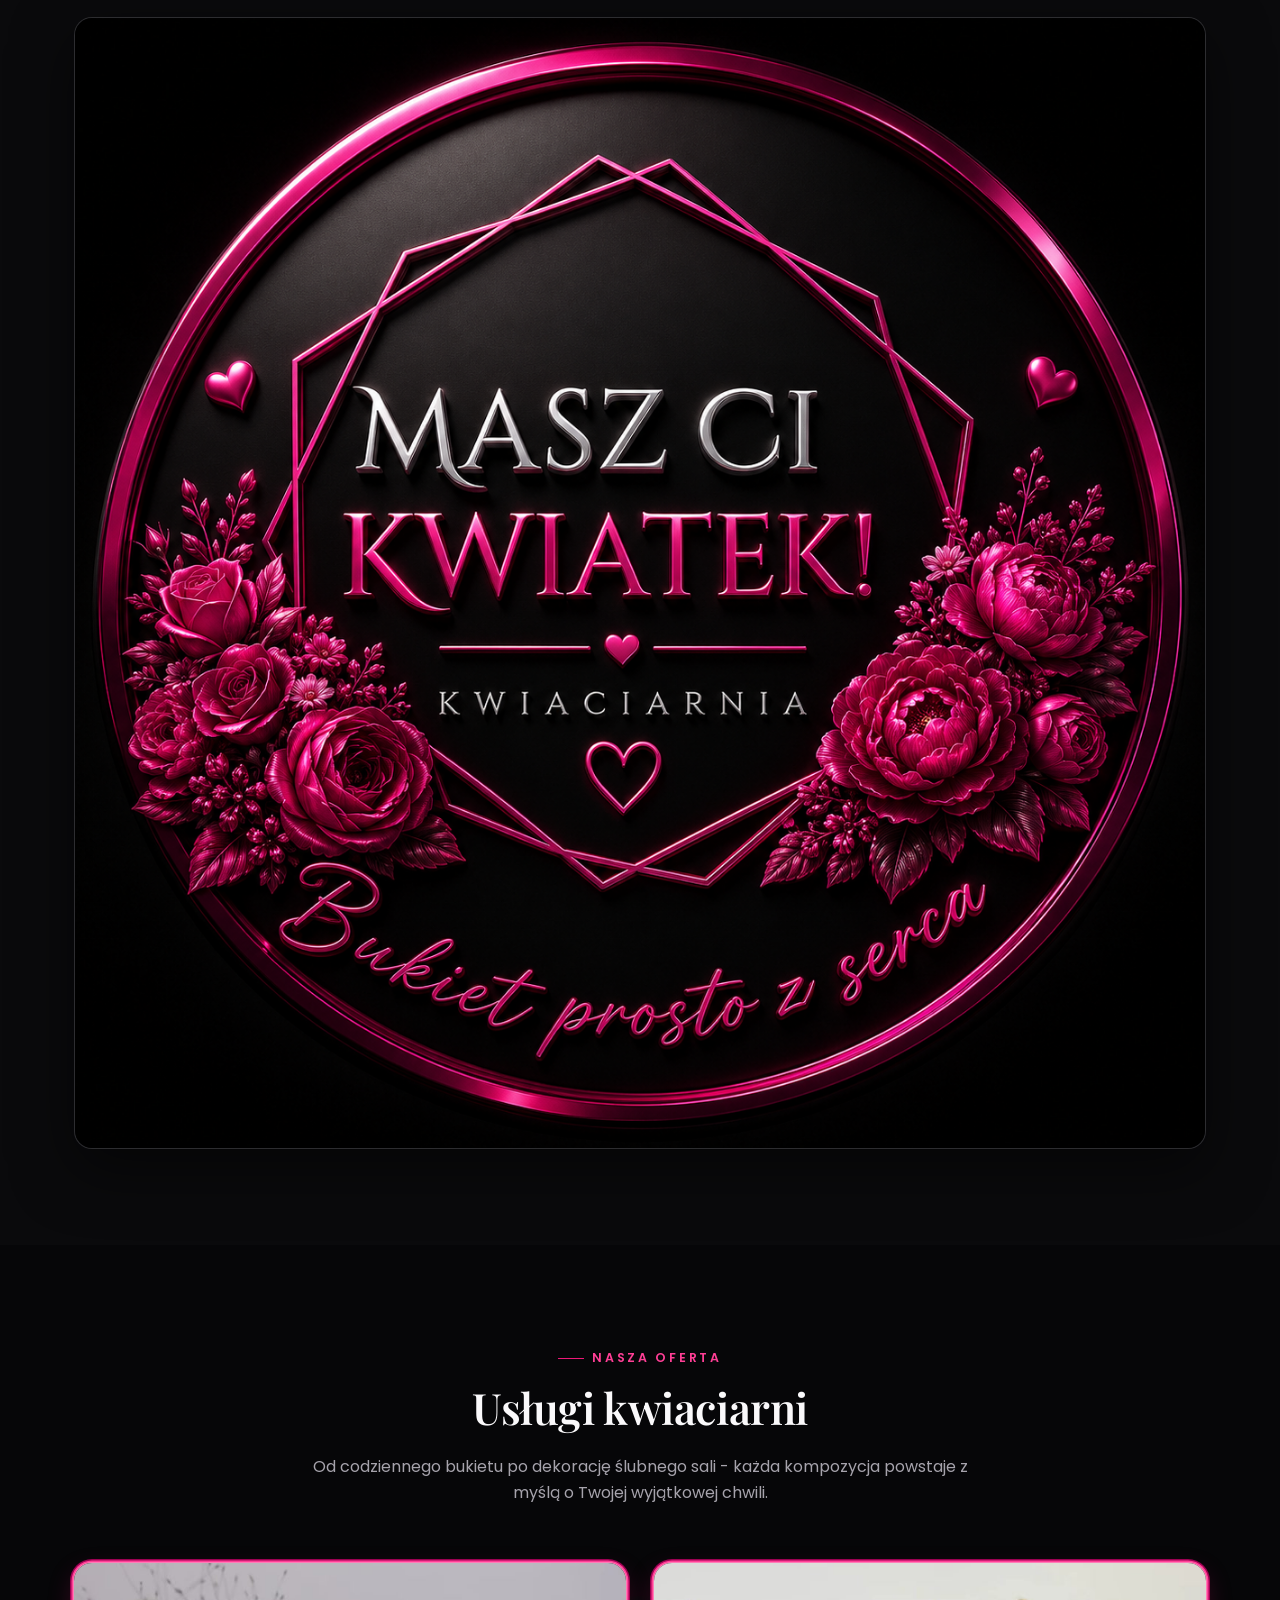
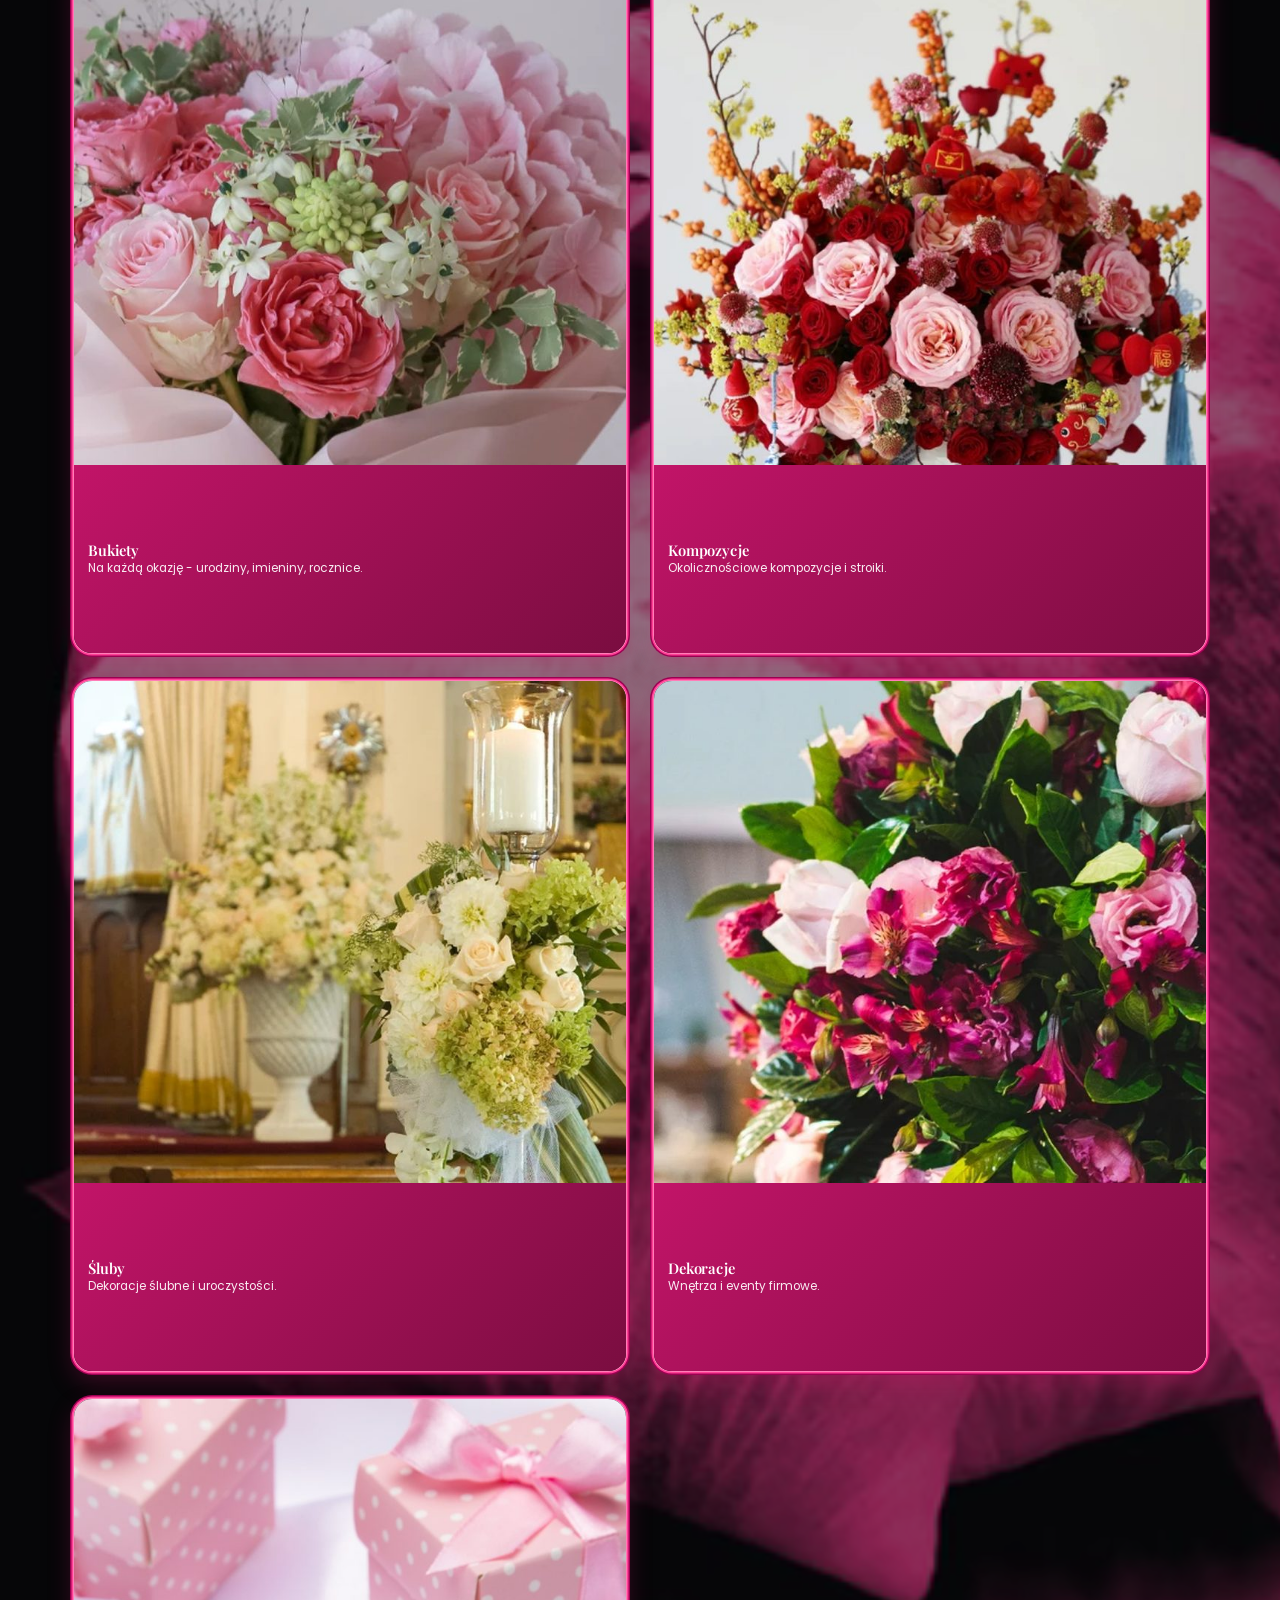
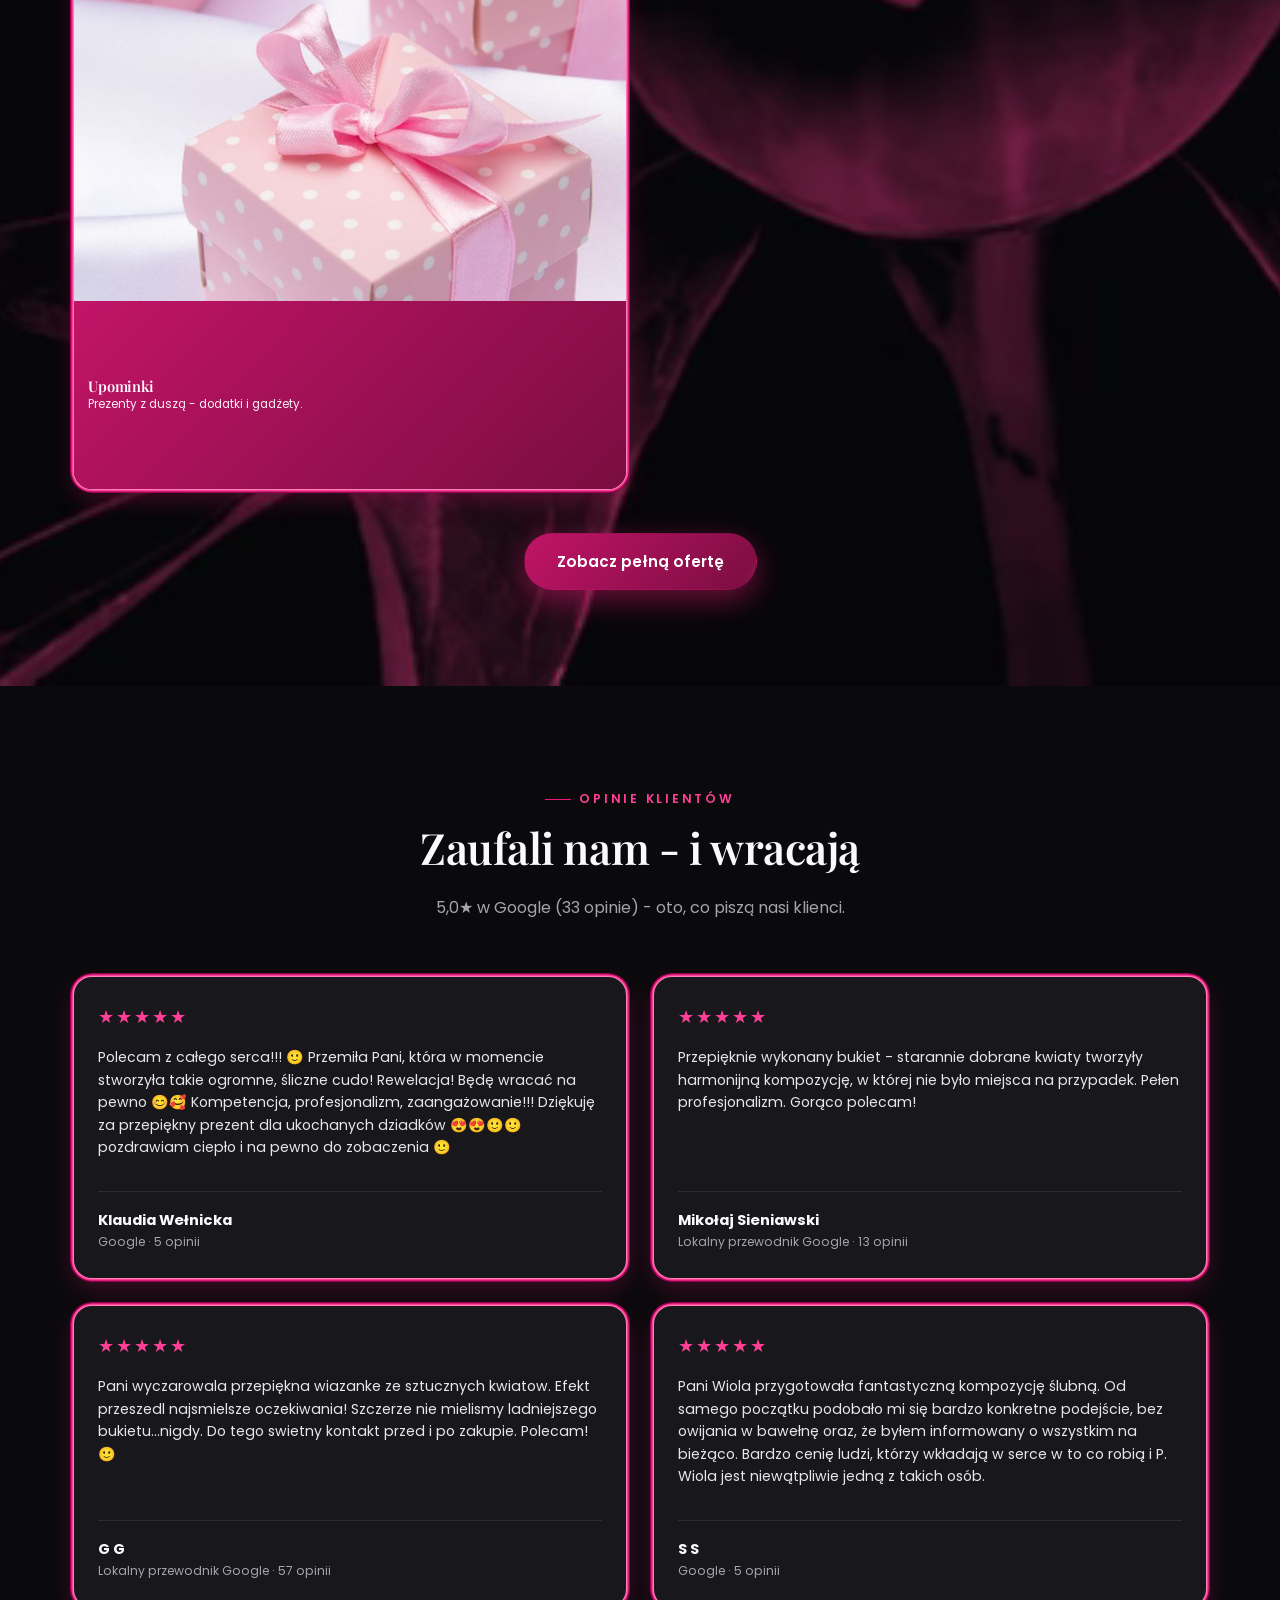
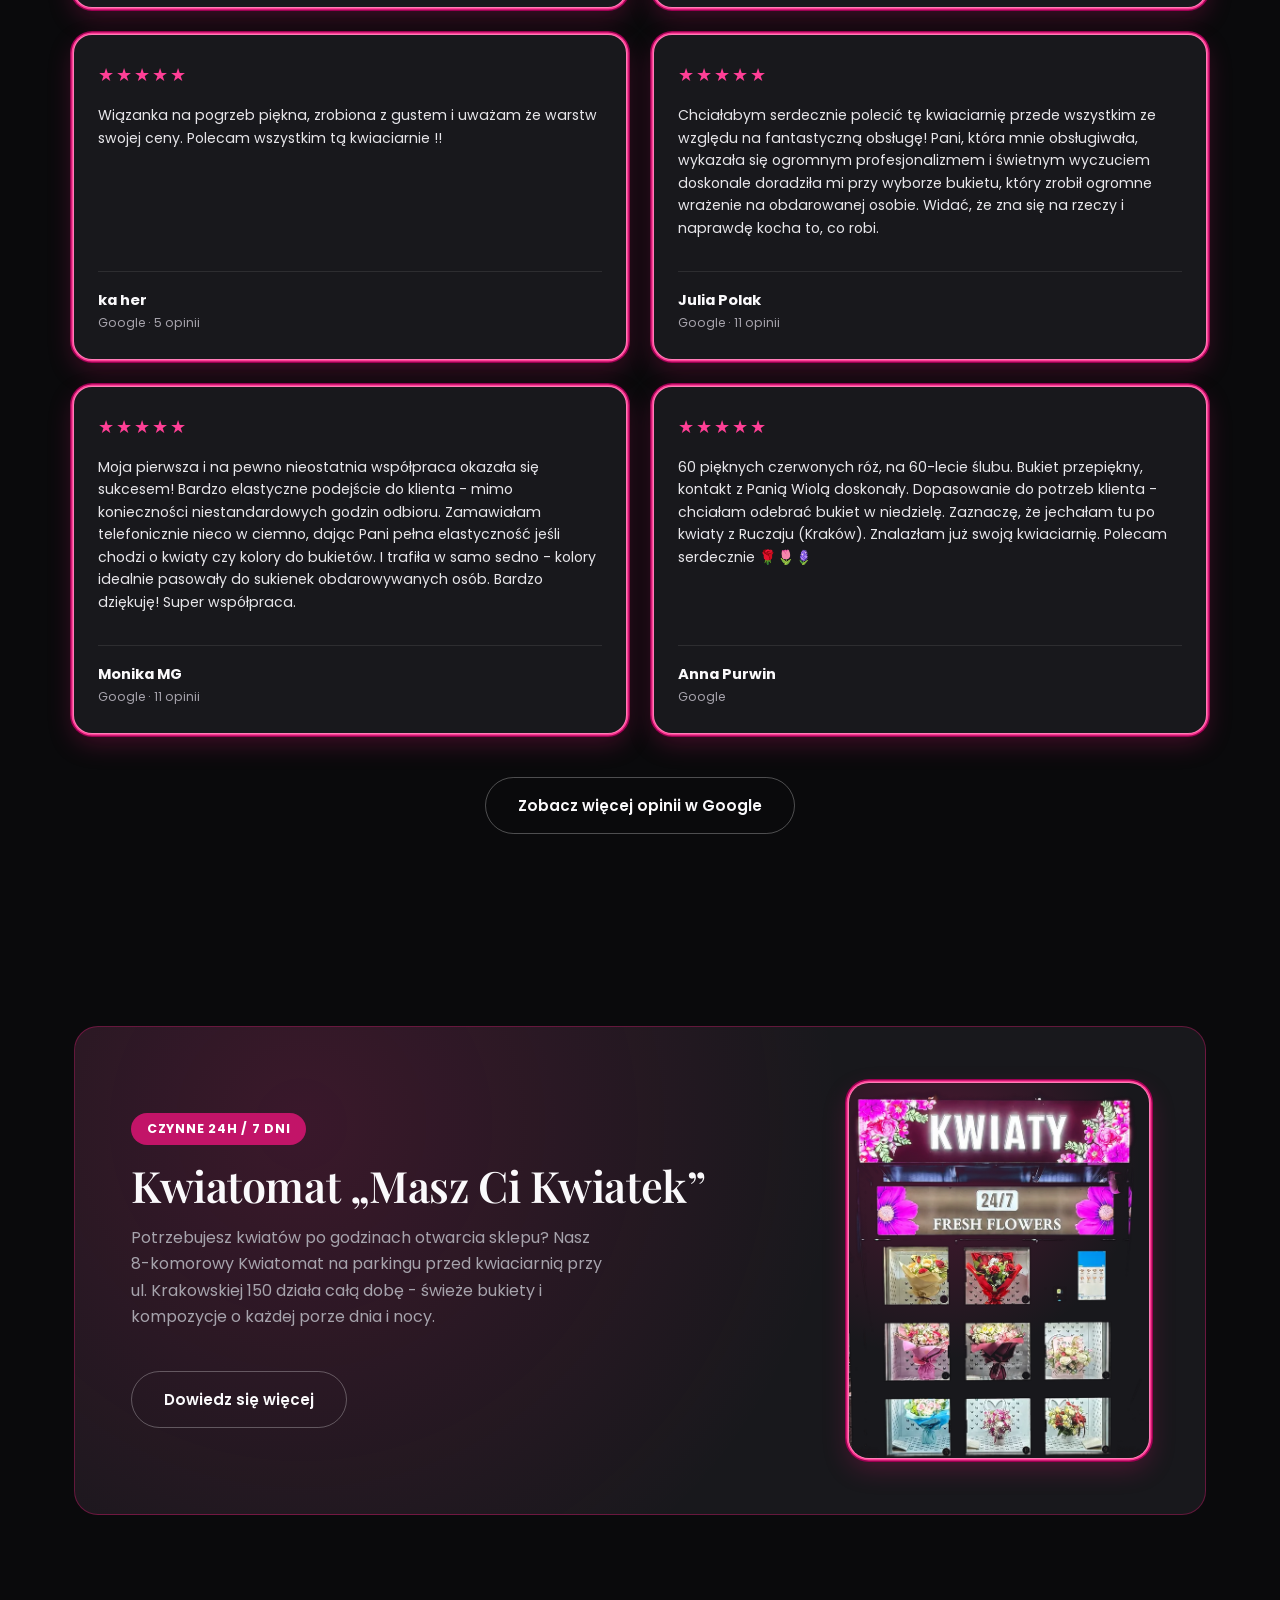
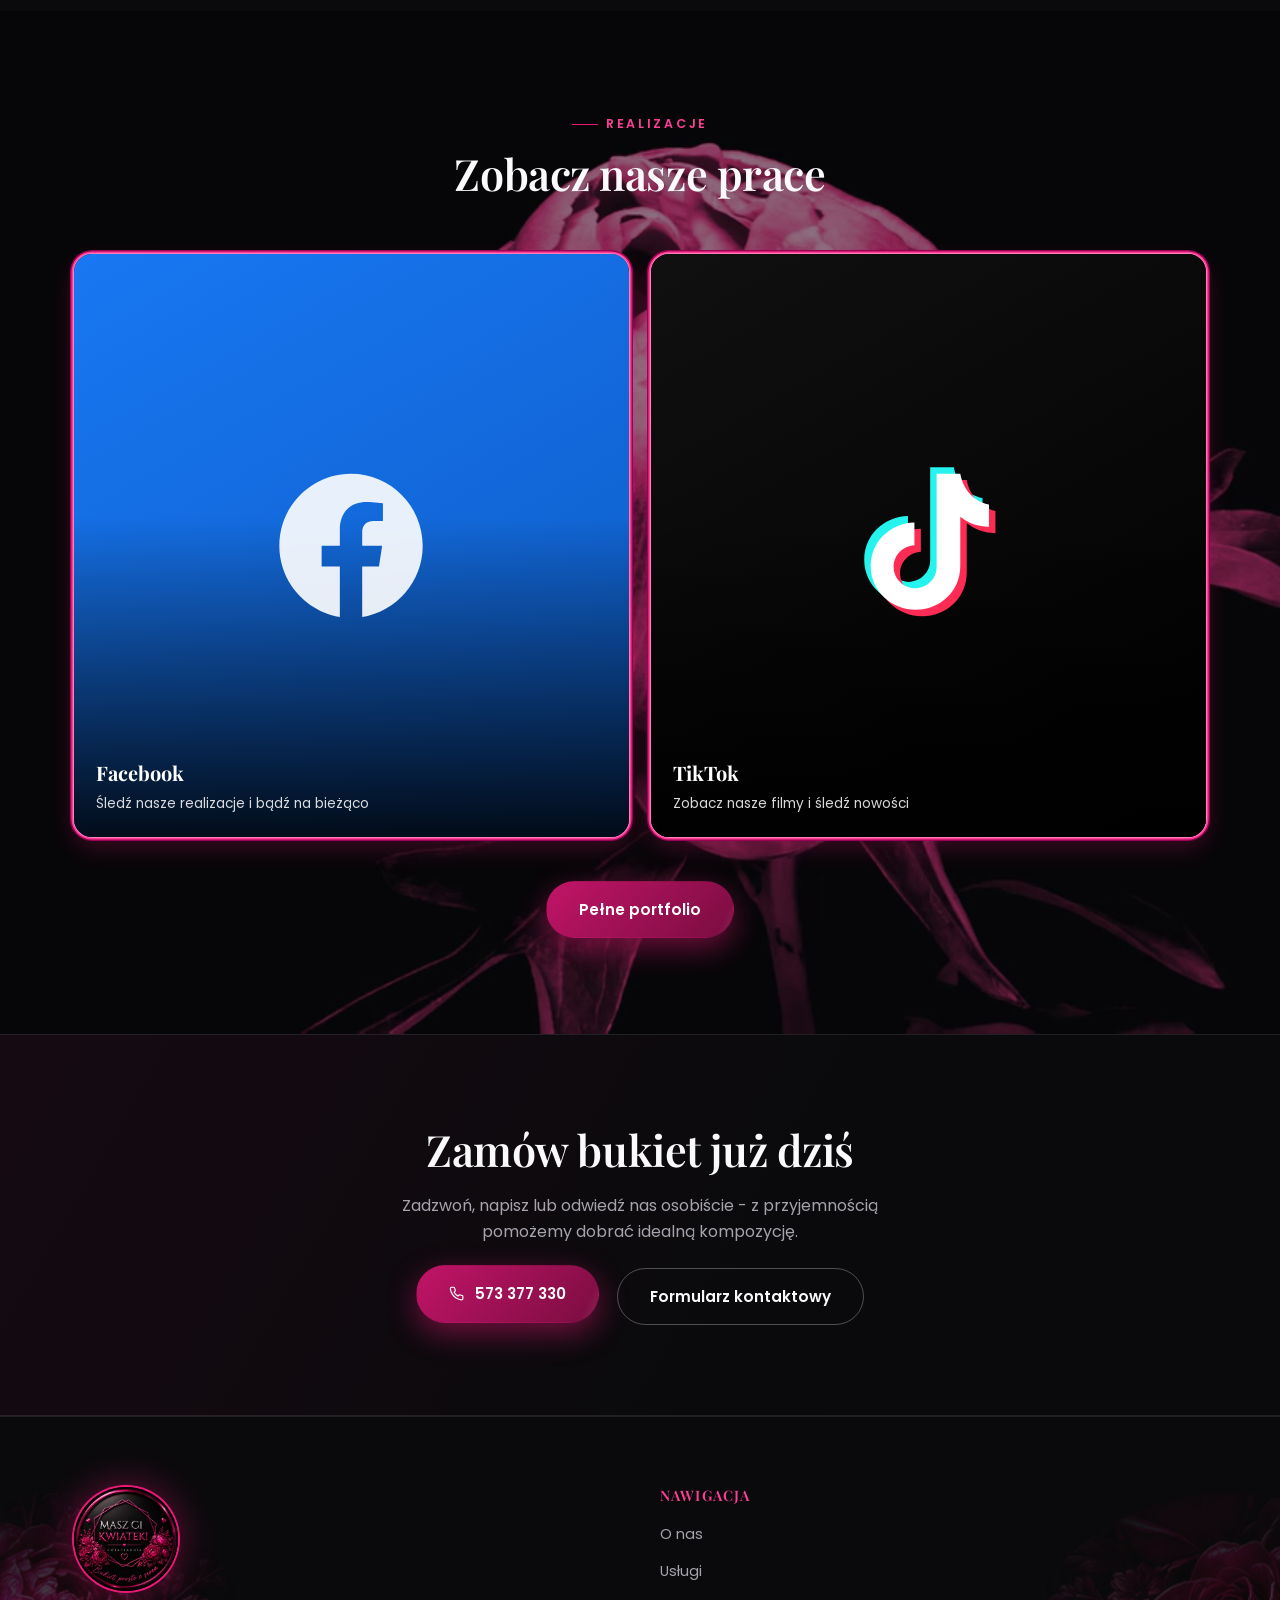
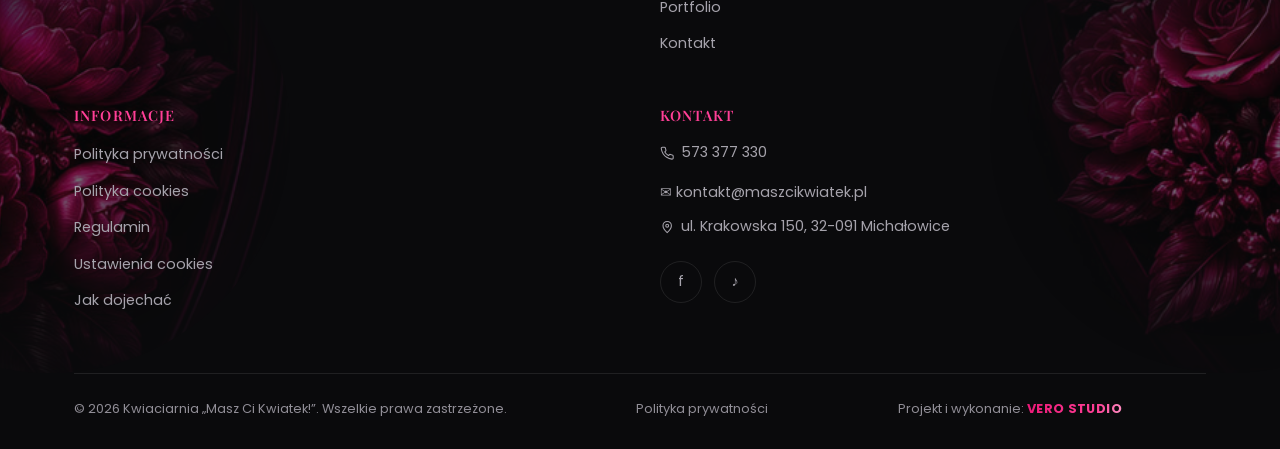
==== commit fdba8531: "Show gallery photos uncropped in a masonry layout Replace the forced-square, object-fit:cover tile g" ====
--- a/index.html
+++ b/index.html
@@ -9,7 +9,7 @@
 <link rel="icon" href="assets/img/logo.png" type="image/png">
 <link rel="preconnect" href="https://fonts.googleapis.com">
 <link href="https://fonts.googleapis.com/css2?family=Playfair+Display:ital,wght@0,500;0,600;0,700;0,800;1,500;1,600;1,700&family=Poppins:wght@300;400;500;600;700;800&display=swap" rel="stylesheet">
-<link rel="stylesheet" href="assets/css/style.css?v=27">
+<link rel="stylesheet" href="assets/css/style.css?v=28">
 
 <meta property="og:title" content="Kwiaciarnia „Masz Ci Kwiatek!” - Michałowice">
 <meta property="og:description" content="Bukiety, kompozycje okolicznościowe, dekoracje ślubne i eventowe. Kwiatomat czynny 24h. ul. Krakowska 150, Michałowice.">
--- a/assets/css/style.css
+++ b/assets/css/style.css
@@ -430,16 +430,20 @@
 }
 .gallery-tab:hover{ border-color:var(--pink-2); color:var(--white); }
 .gallery-tab.active{ background:linear-gradient(135deg,var(--pink-btn-1),var(--pink-btn-2)); border-color:transparent; color:#fff; }
-.gallery-grid{ display:grid; grid-template-columns:repeat(auto-fill,minmax(200px,1fr)); gap:16px; }
+.gallery-grid{ column-count:4; column-gap:16px; }
 .gallery-tile{
-  position:relative; aspect-ratio:1; border-radius:14px; overflow:hidden; border:0; padding:0;
+  position:relative; display:block; width:100%; border-radius:14px; overflow:hidden; border:0; padding:0;
   cursor:pointer; background:var(--black-card); box-shadow:var(--ring-3d);
+  margin:0 0 16px; break-inside:avoid;
   transition:transform .25s ease, box-shadow .25s ease;
 }
 .gallery-tile:hover{ transform:translateY(-4px); box-shadow:var(--ring-3d-hover); }
 .gallery-tile:focus-visible{ outline:2px solid var(--pink-2); outline-offset:3px; }
-.gallery-tile img{ width:100%; height:100%; object-fit:cover; display:block; }
+.gallery-tile img{ width:100%; height:auto; display:block; }
 .gallery-tile[hidden]{ display:none; }
+@media (max-width:1000px){ .gallery-grid{ column-count:3; } }
+@media (max-width:700px){ .gallery-grid{ column-count:2; } }
+@media (max-width:460px){ .gallery-grid{ column-count:1; } }
 .gallery-tile-play{
   position:absolute; inset:0; display:flex; align-items:center; justify-content:center;
   background:rgba(0,0,0,.32);
